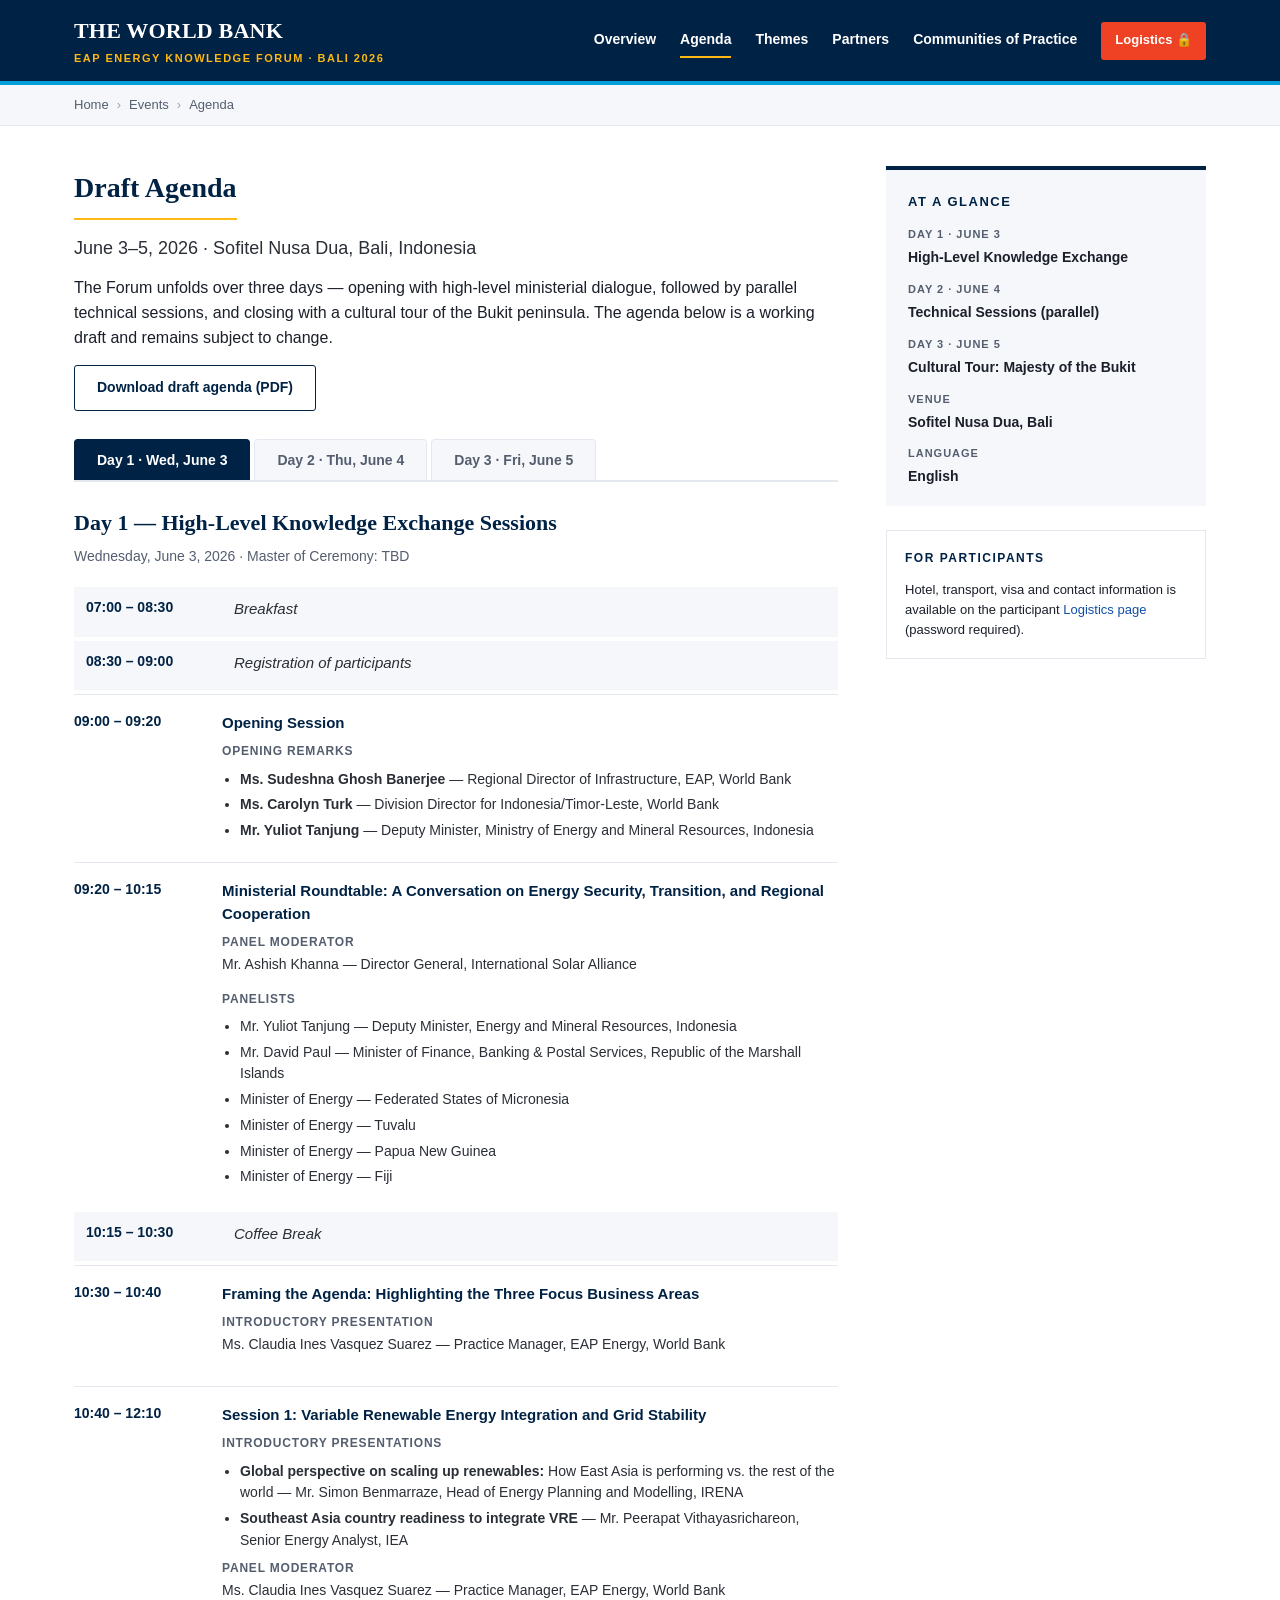
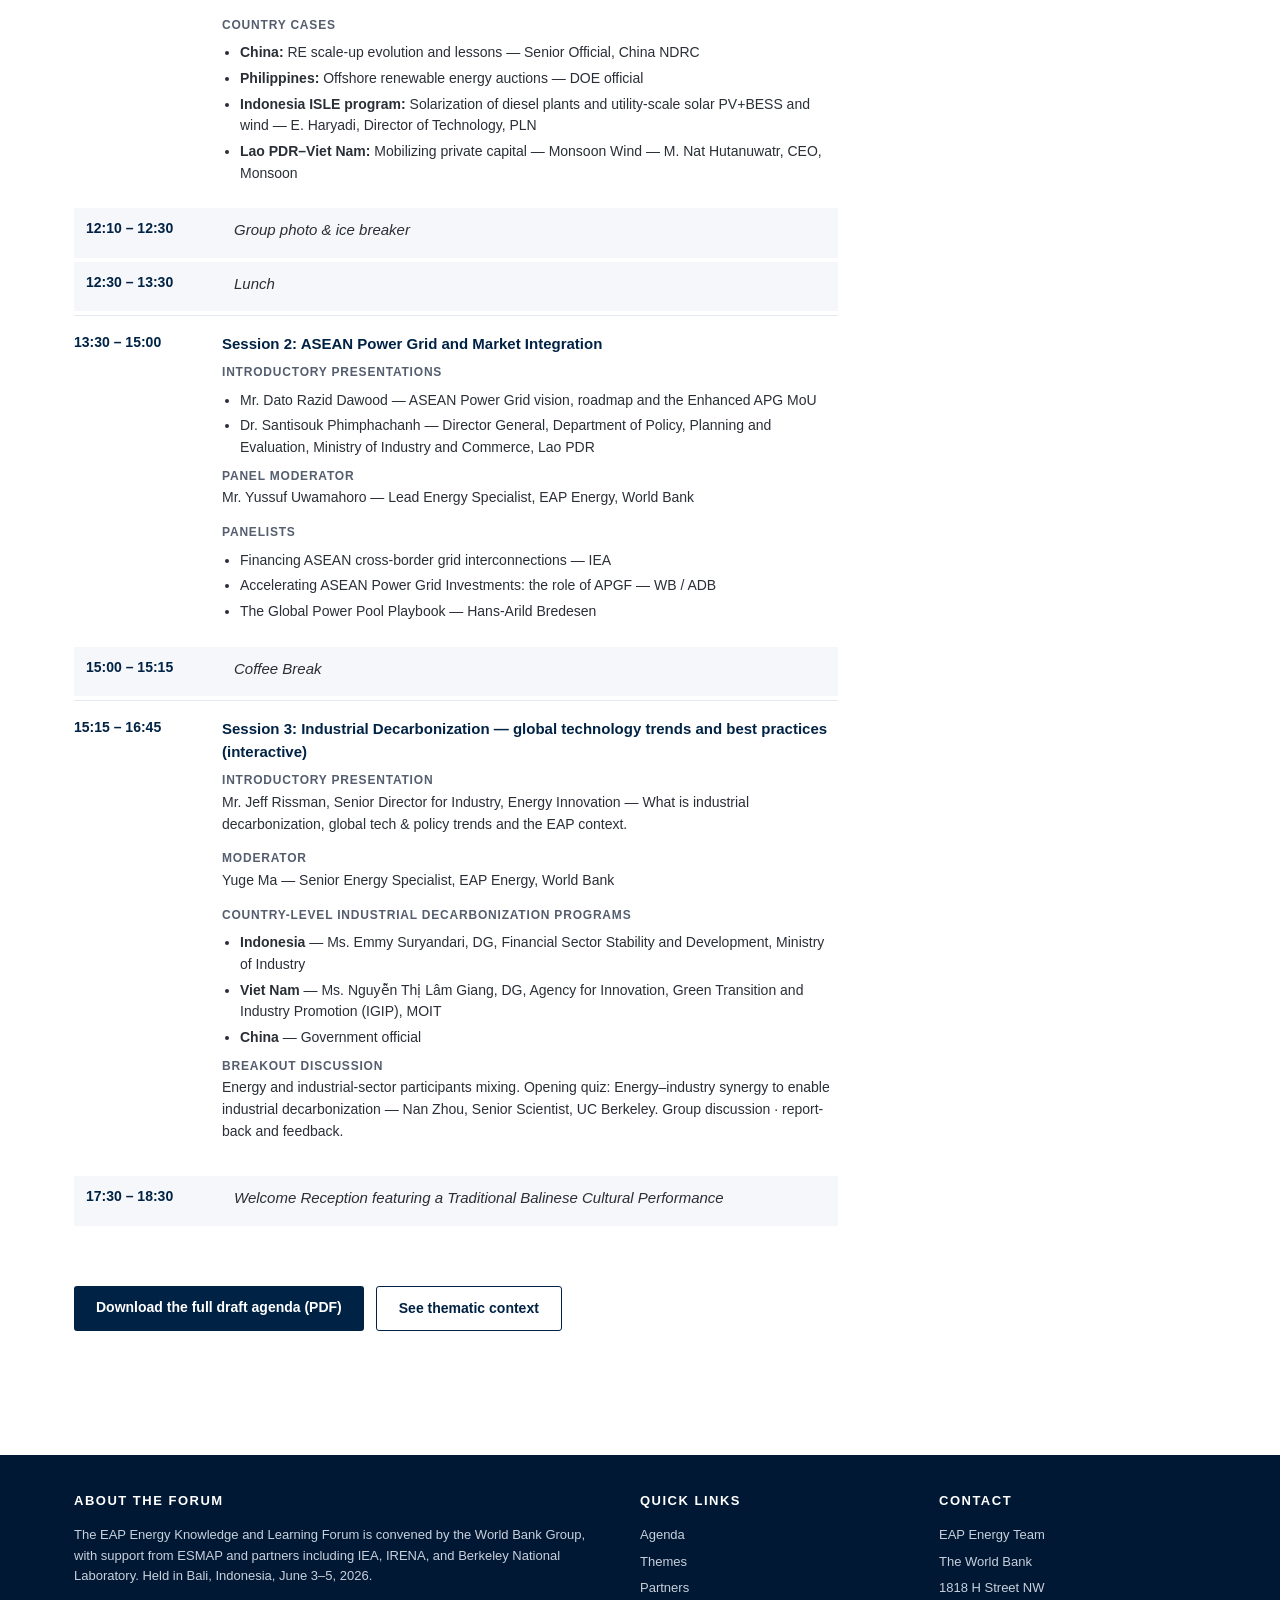
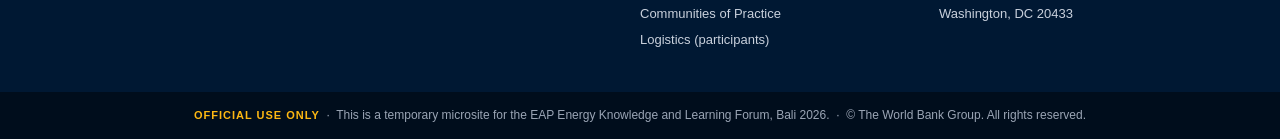
==== agenda.html @ 06d675b8 "Initial Bali Forum microsite scaffold" ====
<!doctype html>
<html lang="en">
<head>
  <meta charset="utf-8">
  <meta name="viewport" content="width=device-width,initial-scale=1">
  <title>Agenda | EAP Energy Knowledge and Learning Forum</title>
  <link rel="stylesheet" href="css/styles.css">
</head>
<body>

<div class="page">
  <main>
    <h2>Draft Agenda</h2>
    <p class="lead">June 3&ndash;5, 2026 &middot; Sofitel Nusa Dua, Bali, Indonesia</p>
    <p>
      The Forum unfolds over three days &mdash; opening with high-level ministerial dialogue, followed by parallel technical sessions, and closing with a cultural tour of the Bukit peninsula. The agenda below is a working draft and remains subject to change.
    </p>
    <p>
      <a class="btn btn-secondary" href="downloads/EAP-Energy-Forum-Agenda-Draft.pdf" target="_blank">Download draft agenda (PDF)</a>
    </p>

    <div class="day-tabs" role="tablist">
      <button class="day-tab active" data-day="d1" role="tab">Day 1 &middot; Wed, June 3</button>
      <button class="day-tab" data-day="d2" role="tab">Day 2 &middot; Thu, June 4</button>
      <button class="day-tab" data-day="d3" role="tab">Day 3 &middot; Fri, June 5</button>
    </div>

    <!-- ===== DAY 1 ===== -->
    <section class="day-panel active" id="d1">
      <h3 class="day-title">Day 1 &mdash; High-Level Knowledge Exchange Sessions</h3>
      <p class="day-subtitle">Wednesday, June 3, 2026 &middot; Master of Ceremony: TBD</p>

      <div class="session break">
        <div class="time">07:00 &ndash; 08:30</div>
        <div><div class="title">Breakfast</div></div>
      </div>
      <div class="session break">
        <div class="time">08:30 &ndash; 09:00</div>
        <div><div class="title">Registration of participants</div></div>
      </div>

      <div class="session">
        <div class="time">09:00 &ndash; 09:20</div>
        <div class="details">
          <div class="title">Opening Session</div>
          <div class="role">Opening Remarks</div>
          <ul>
            <li><strong>Ms. Sudeshna Ghosh Banerjee</strong> &mdash; Regional Director of Infrastructure, EAP, World Bank</li>
            <li><strong>Ms. Carolyn Turk</strong> &mdash; Division Director for Indonesia/Timor-Leste, World Bank</li>
            <li><strong>Mr. Yuliot Tanjung</strong> &mdash; Deputy Minister, Ministry of Energy and Mineral Resources, Indonesia</li>
          </ul>
        </div>
      </div>

      <div class="session">
        <div class="time">09:20 &ndash; 10:15</div>
        <div class="details">
          <div class="title">Ministerial Roundtable: A Conversation on Energy Security, Transition, and Regional Cooperation</div>
          <div class="role">Panel Moderator</div>
          <p>Mr. Ashish Khanna &mdash; Director General, International Solar Alliance</p>
          <div class="role">Panelists</div>
          <ul>
            <li>Mr. Yuliot Tanjung &mdash; Deputy Minister, Energy and Mineral Resources, Indonesia</li>
            <li>Mr. David Paul &mdash; Minister of Finance, Banking &amp; Postal Services, Republic of the Marshall Islands</li>
            <li>Minister of Energy &mdash; Federated States of Micronesia</li>
            <li>Minister of Energy &mdash; Tuvalu</li>
            <li>Minister of Energy &mdash; Papua New Guinea</li>
            <li>Minister of Energy &mdash; Fiji</li>
          </ul>
        </div>
      </div>

      <div class="session break">
        <div class="time">10:15 &ndash; 10:30</div>
        <div><div class="title">Coffee Break</div></div>
      </div>

      <div class="session">
        <div class="time">10:30 &ndash; 10:40</div>
        <div class="details">
          <div class="title">Framing the Agenda: Highlighting the Three Focus Business Areas</div>
          <div class="role">Introductory Presentation</div>
          <p>Ms. Claudia Ines Vasquez Suarez &mdash; Practice Manager, EAP Energy, World Bank</p>
        </div>
      </div>

      <div class="session">
        <div class="time">10:40 &ndash; 12:10</div>
        <div class="details">
          <div class="title">Session 1: Variable Renewable Energy Integration and Grid Stability</div>
          <div class="role">Introductory Presentations</div>
          <ul>
            <li><strong>Global perspective on scaling up renewables:</strong> How East Asia is performing vs. the rest of the world &mdash; Mr. Simon Benmarraze, Head of Energy Planning and Modelling, IRENA</li>
            <li><strong>Southeast Asia country readiness to integrate VRE</strong> &mdash; Mr. Peerapat Vithayasrichareon, Senior Energy Analyst, IEA</li>
          </ul>
          <div class="role">Panel Moderator</div>
          <p>Ms. Claudia Ines Vasquez Suarez &mdash; Practice Manager, EAP Energy, World Bank</p>
          <div class="role">Country cases</div>
          <ul>
            <li><strong>China:</strong> RE scale-up evolution and lessons &mdash; Senior Official, China NDRC</li>
            <li><strong>Philippines:</strong> Offshore renewable energy auctions &mdash; DOE official</li>
            <li><strong>Indonesia ISLE program:</strong> Solarization of diesel plants and utility-scale solar PV+BESS and wind &mdash; E. Haryadi, Director of Technology, PLN</li>
            <li><strong>Lao PDR&ndash;Viet Nam:</strong> Mobilizing private capital &mdash; Monsoon Wind &mdash; M. Nat Hutanuwatr, CEO, Monsoon</li>
          </ul>
        </div>
      </div>

      <div class="session break">
        <div class="time">12:10 &ndash; 12:30</div>
        <div><div class="title">Group photo &amp; ice breaker</div></div>
      </div>
      <div class="session break">
        <div class="time">12:30 &ndash; 13:30</div>
        <div><div class="title">Lunch</div></div>
      </div>

      <div class="session">
        <div class="time">13:30 &ndash; 15:00</div>
        <div class="details">
          <div class="title">Session 2: ASEAN Power Grid and Market Integration</div>
          <div class="role">Introductory Presentations</div>
          <ul>
            <li>Mr. Dato Razid Dawood &mdash; ASEAN Power Grid vision, roadmap and the Enhanced APG MoU</li>
            <li>Dr. Santisouk Phimphachanh &mdash; Director General, Department of Policy, Planning and Evaluation, Ministry of Industry and Commerce, Lao PDR</li>
          </ul>
          <div class="role">Panel Moderator</div>
          <p>Mr. Yussuf Uwamahoro &mdash; Lead Energy Specialist, EAP Energy, World Bank</p>
          <div class="role">Panelists</div>
          <ul>
            <li>Financing ASEAN cross-border grid interconnections &mdash; IEA</li>
            <li>Accelerating ASEAN Power Grid Investments: the role of APGF &mdash; WB / ADB</li>
            <li>The Global Power Pool Playbook &mdash; Hans-Arild Bredesen</li>
          </ul>
        </div>
      </div>

      <div class="session break">
        <div class="time">15:00 &ndash; 15:15</div>
        <div><div class="title">Coffee Break</div></div>
      </div>

      <div class="session">
        <div class="time">15:15 &ndash; 16:45</div>
        <div class="details">
          <div class="title">Session 3: Industrial Decarbonization &mdash; global technology trends and best practices (interactive)</div>
          <div class="role">Introductory Presentation</div>
          <p>Mr. Jeff Rissman, Senior Director for Industry, Energy Innovation &mdash; What is industrial decarbonization, global tech &amp; policy trends and the EAP context.</p>
          <div class="role">Moderator</div>
          <p>Yuge Ma &mdash; Senior Energy Specialist, EAP Energy, World Bank</p>
          <div class="role">Country-level industrial decarbonization programs</div>
          <ul>
            <li><strong>Indonesia</strong> &mdash; Ms. Emmy Suryandari, DG, Financial Sector Stability and Development, Ministry of Industry</li>
            <li><strong>Viet Nam</strong> &mdash; Ms. Nguy&#7877;n Th&#7883; L&acirc;m Giang, DG, Agency for Innovation, Green Transition and Industry Promotion (IGIP), MOIT</li>
            <li><strong>China</strong> &mdash; Government official</li>
          </ul>
          <div class="role">Breakout discussion</div>
          <p>Energy and industrial-sector participants mixing. Opening quiz: Energy&ndash;industry synergy to enable industrial decarbonization &mdash; Nan Zhou, Senior Scientist, UC Berkeley. Group discussion &middot; report-back and feedback.</p>
        </div>
      </div>

      <div class="session break">
        <div class="time">17:30 &ndash; 18:30</div>
        <div><div class="title">Welcome Reception featuring a Traditional Balinese Cultural Performance</div></div>
      </div>
    </section>

    <!-- ===== DAY 2 ===== -->
    <section class="day-panel" id="d2">
      <h3 class="day-title">Day 2 &mdash; Technical Knowledge-Sharing Interactive Sessions</h3>
      <p class="day-subtitle">Thursday, June 4, 2026 &middot; Parallel sessions</p>

      <div class="session break">
        <div class="time">08:30 &ndash; 09:00</div>
        <div><div class="title">Welcome Coffee</div></div>
      </div>

      <div class="session">
        <div class="time">09:00 &ndash; 10:30</div>
        <div class="details">
          <div class="title">Session A1: Utility Digitalization and Grid Reinforcement for VRE Uptake</div>
          <p><em>"The VRE-Ready Utility of the Future"</em></p>
          <div class="role">Panel Moderator</div>
          <p>Jose Andres Detomasi &mdash; Senior Energy Specialist, World Bank</p>
          <ul>
            <li><strong>KEPCO (Korea):</strong> Setting the benchmark for grid digitalization in Asia &mdash; Youngsung Park, GM, Global Business Department</li>
            <li><strong>NSMO (Viet Nam):</strong> Transmission system digitalization for high VRE uptake</li>
            <li><strong>Tata Power Delhi:</strong> Digitalization for distribution utility turnaround, loss reduction, RE scale-up &mdash; Tarun Batra, Head of D&amp;IT</li>
            <li><strong>PLN Indonesia:</strong> Building a smart, solar-ready grid &mdash; ADMS &amp; DER strategy &mdash; Arsyadany Ghana Akmalaputri, Director of Distribution</li>
          </ul>
        </div>
      </div>

      <div class="session">
        <div class="time">09:00 &ndash; 10:30</div>
        <div class="details">
          <div class="title">Session B1: ASEAN Power Grid and Market Integration (parallel)</div>
          <div class="role">Panel Moderator</div>
          <p>Shani Nadhila &mdash; Manager, PIN, ACE</p>
          <ul>
            <li><strong>APG Subsea Cable:</strong> Project development and financing &mdash; Andrea Meola, Global Markets &amp; Business Development Director, CESI</li>
            <li><strong>Korea Power Exchange:</strong> Operational experience &mdash; Byoungyoon Shin, Senior Manager, System Operation Division, KPX</li>
          </ul>
        </div>
      </div>

      <div class="session break">
        <div class="time">10:30 &ndash; 10:45</div>
        <div><div class="title">Coffee Break</div></div>
      </div>

      <div class="session">
        <div class="time">10:45 &ndash; 12:30</div>
        <div class="details">
          <div class="title">Session A2: Innovative Financing Solutions from MDBs and Climate Financing</div>
          <div class="role">Panel Moderator</div>
          <p>Zayra Romo</p>
          <ul>
            <li><strong>Financial innovation for development</strong> &mdash; major innovative treasury instruments &mdash; World Bank Treasury</li>
            <li><strong>Innovative financing platforms</strong> for low-carbon investments &mdash; IFC and MIGA</li>
            <li><strong>Climate finance opportunities</strong> &mdash; CIF, GEF</li>
            <li><strong>PLN&rsquo;s innovative financing</strong> &mdash; Bu Maya Rani Puspita, Head of Finance, PLN</li>
          </ul>
        </div>
      </div>

      <div class="session">
        <div class="time">10:45 &ndash; 12:30</div>
        <div class="details">
          <div class="title">Session B2: Financing Mechanisms for Low-Carbon Investment and Industrial Decarbonization (parallel)</div>
          <div class="role">Panel Moderator</div>
          <p>Xiaodong Wang &mdash; EAP, World Bank</p>
          <div class="role">Lead presentation</div>
          <p>Financial intermediaries&rsquo; role in nationwide industrial park decarbonization &mdash; Mr Hao Chang, DDG, Department of Corporate Finance, Huaxia Bank &amp; Ms Ling Peng, Co-Director, Green Finance Center, Huaxia Bank</p>
          <div class="role">Country funds &mdash; clients introduce projects, react to the China experience</div>
          <ul>
            <li>Indonesia &mdash; ICDF (Bank Mandiri / MoI)</li>
            <li>Viet Nam &mdash; VNEEF (Mr Dung, DDG IGIP, MOIT)</li>
            <li>Philippines &mdash; EITF (Mr Micheal O de Jesus, CEO, DBP)</li>
          </ul>
          <div class="role">Breakout</div>
          <p>Scalable financing models. Quiz: ESCO and platform financing &mdash; Bo Shen, Senior Scientist, UC Berkeley.</p>
        </div>
      </div>

      <div class="session break">
        <div class="time">12:30 &ndash; 13:30</div>
        <div><div class="title">Lunch</div></div>
      </div>

      <div class="session">
        <div class="time">13:30 &ndash; 15:00</div>
        <div class="details">
          <div class="title">Session 4: Last-Mile Grid and Off-Grid Electrification for Pacific Islands</div>
          <div class="role">Panel Moderator</div>
          <p>Mariano Salto</p>
          <div class="role">Lead Presentation</div>
          <p>Reaching the Unserved: Strategies for Last-Mile Electrification using Cost-Effective Technology Solutions &mdash; World Bank case studies from SIDS &mdash; Zubair Sadeque, Global Energy Policy and Regulations Unit</p>
          <div class="role">Panelists</div>
          <ul>
            <li>Electrification project status in RMI &mdash; Government official</li>
            <li>Successful electrification of Indonesian outer islands &mdash; Arsyadany Ghana Akmalaputri, Director of Distribution, PLN</li>
            <li>Philippines &mdash; island electrification</li>
            <li>Fiji electrification (or FSM Electrification project)</li>
          </ul>
        </div>
      </div>

      <div class="session break">
        <div class="time">15:00 &ndash; 15:15</div>
        <div><div class="title">Coffee Break</div></div>
      </div>

      <div class="session">
        <div class="time">15:15 &ndash; 16:30</div>
        <div class="details">
          <div class="title">Launch of the Communities of Practice (CoP)</div>
          <div class="role">Introductory Keynote</div>
          <p>V&eacute;ronique Kabongo &mdash; Head, Knowledge Engagement &amp; Learning Global Unit, World Bank</p>
          <ul>
            <li>Identify priority themes: ASEAN Power Grid, Renewable Energy, Industrial Decarbonization</li>
            <li>Identify champions to support the CoP</li>
            <li>CoP start-up survey &middot; CoP group photo</li>
          </ul>
        </div>
      </div>
    </section>

    <!-- ===== DAY 3 ===== -->
    <section class="day-panel" id="d3">
      <h3 class="day-title">Day 3 &mdash; "Majesty of the Bukit" Cultural Tour</h3>
      <p class="day-subtitle">Friday, June 5, 2026 &middot; Optional cultural program</p>

      <div class="session">
        <div class="time">07:30</div>
        <div class="details">
          <div class="title">Departure from Sofitel Nusa Dua</div>
          <div class="details">An early start to beat the heat and Uluwatu crowds.</div>
        </div>
      </div>
      <div class="session">
        <div class="time">08:00 &ndash; 09:15</div>
        <div class="details">
          <div class="title">Uluwatu Temple</div>
          <p>Explore the clifftop temple. Best time for photography as morning light hits the Indian Ocean cliffs. Observe the architecture and resident macaques. <a href="https://uluwatutemple.id/" target="_blank">uluwatutemple.id</a></p>
        </div>
      </div>
      <div class="session">
        <div class="time">09:15 &ndash; 09:45</div>
        <div class="details">
          <div class="title">Transit to GWK Cultural Park</div>
          <p>Approximately 20&ndash;30 minutes by coach.</p>
        </div>
      </div>
      <div class="session">
        <div class="time">09:45 &ndash; 11:15</div>
        <div class="details">
          <div class="title">GWK Cultural Park</div>
          <p>Focused tour of the Garuda Wisnu Kencana statue &mdash; the world&rsquo;s fourth tallest. Recommended &ldquo;VIP Buggy Tour&rdquo; between the Plaza Wisnu, the Lotus Pond, and the statue base. <a href="https://www.gwkbali.com/" target="_blank">gwkbali.com</a></p>
        </div>
      </div>
      <div class="session">
        <div class="time">11:15 &ndash; 11:45</div>
        <div class="details">
          <div class="title">Cultural Minute</div>
          <p>15-minute traditional Balinese dance at the GWK Amphitheater, or a visit to the internal gallery.</p>
        </div>
      </div>
      <div class="session">
        <div class="time">11:45 &ndash; 12:00</div>
        <div class="details">
          <div class="title">Return to Sofitel Nusa Dua</div>
          <p>Direct transit back in time for lunch.</p>
        </div>
      </div>
    </section>

    <div class="btn-row" style="margin-top:32px">
      <a class="btn" href="downloads/EAP-Energy-Forum-Agenda-Draft.pdf" target="_blank">Download the full draft agenda (PDF)</a>
      <a class="btn btn-secondary" href="themes.html">See thematic context</a>
    </div>
  </main>

  <aside class="sidebar">
    <div class="event-panel">
      <h3>At a glance</h3>
      <dl>
        <dt>Day 1 &middot; June 3</dt><dd>High-Level Knowledge Exchange</dd>
        <dt>Day 2 &middot; June 4</dt><dd>Technical Sessions (parallel)</dd>
        <dt>Day 3 &middot; June 5</dt><dd>Cultural Tour: Majesty of the Bukit</dd>
        <dt>Venue</dt><dd>Sofitel Nusa Dua, Bali</dd>
        <dt>Language</dt><dd>English</dd>
      </dl>
    </div>
    <div class="partners-panel">
      <h3>For participants</h3>
      <p style="font-size:13px; margin:0;">Hotel, transport, visa and contact information is available on the participant <a href="logistics.html">Logistics page</a> (password required).</p>
    </div>
  </aside>
</div>

<script src="js/partials.js"></script>
<script>
  // Tab switching
  document.querySelectorAll('.day-tab').forEach(tab => {
    tab.addEventListener('click', () => {
      const day = tab.dataset.day;
      document.querySelectorAll('.day-tab').forEach(t => t.classList.remove('active'));
      document.querySelectorAll('.day-panel').forEach(p => p.classList.remove('active'));
      tab.classList.add('active');
      document.getElementById(day).classList.add('active');
    });
  });
</script>
</body>
</html>
---- css/styles.css ----
/* EAP Energy Knowledge Forum - WBG Infrastructure style
   Modeled on the Tokyo DRM Hub event page (worldbank.org/en/events)
   Palette: WB navy #002244 / red accent #FDB813 (gold) / red #EF4123
   Typography: system stack with serif headings (Open Sans / Source Serif feel) */

:root {
  --wb-navy: #002244;
  --wb-navy-dark: #001833;
  --wb-blue: #009FDA;
  --wb-red: #EF4123;
  --wb-gold: #FDB813;
  --wb-grey-100: #F5F7FA;
  --wb-grey-200: #E4E9F0;
  --wb-grey-400: #9AA5B5;
  --wb-grey-600: #545E6F;
  --wb-grey-800: #2A2E36;
  --wb-text: #1A1F2A;
  --wb-link: #0F4FA8;
  --content-max: 1180px;
  --sidebar-width: 320px;
}

* { box-sizing: border-box; }

html, body {
  margin: 0;
  padding: 0;
  font-family: "Open Sans", "Segoe UI", -apple-system, BlinkMacSystemFont, Helvetica, Arial, sans-serif;
  font-size: 16px;
  line-height: 1.55;
  color: var(--wb-text);
  background: #fff;
}

a { color: var(--wb-link); text-decoration: none; }
a:hover { text-decoration: underline; }

img { max-width: 100%; height: auto; display: block; }

/* ========== HEADER / NAV ========== */
.wb-header {
  background: var(--wb-navy);
  color: #fff;
  border-bottom: 4px solid var(--wb-blue);
}

.wb-header-inner {
  max-width: var(--content-max);
  margin: 0 auto;
  padding: 14px 24px;
  display: flex;
  align-items: center;
  justify-content: space-between;
  flex-wrap: wrap;
  gap: 16px;
}

.wb-logo {
  font-family: Georgia, "Times New Roman", serif;
  font-weight: 700;
  font-size: 22px;
  color: #fff;
  letter-spacing: 0.2px;
}
.wb-logo .wb-logo-sub {
  font-family: "Open Sans", sans-serif;
  font-size: 11px;
  font-weight: 600;
  letter-spacing: 1.5px;
  text-transform: uppercase;
  display: block;
  color: var(--wb-gold);
  margin-top: 2px;
}

.wb-nav {
  display: flex;
  gap: 24px;
  align-items: center;
}
.wb-nav a {
  color: #fff;
  font-size: 14px;
  font-weight: 600;
  padding: 6px 0;
  border-bottom: 2px solid transparent;
  transition: border-color 0.15s;
}
.wb-nav a:hover { text-decoration: none; border-bottom-color: var(--wb-gold); }
.wb-nav a.active { border-bottom-color: var(--wb-gold); }

.wb-nav .gated {
  background: var(--wb-red);
  padding: 8px 14px;
  border-radius: 3px;
  font-size: 13px;
}
.wb-nav .gated:hover { background: #c93418; border-bottom-color: transparent; }

/* ========== BREADCRUMB ========== */
.breadcrumb {
  background: var(--wb-grey-100);
  border-bottom: 1px solid var(--wb-grey-200);
  font-size: 13px;
  color: var(--wb-grey-600);
}
.breadcrumb-inner {
  max-width: var(--content-max);
  margin: 0 auto;
  padding: 10px 24px;
}
.breadcrumb a { color: var(--wb-grey-600); }
.breadcrumb .sep { margin: 0 8px; color: var(--wb-grey-400); }

/* ========== HERO ========== */
.hero {
  background:
    linear-gradient(120deg, rgba(0,34,68,0.88) 0%, rgba(0,34,68,0.55) 60%, rgba(0,159,218,0.35) 100%),
    url('../images/bali-hero.jpg') center/cover no-repeat,
    linear-gradient(120deg, #002244 0%, #0a4a8a 100%);
  color: #fff;
}
.hero-inner {
  max-width: var(--content-max);
  margin: 0 auto;
  padding: 72px 24px 60px;
}
.hero .eyebrow {
  font-size: 12px;
  font-weight: 700;
  letter-spacing: 2px;
  text-transform: uppercase;
  color: var(--wb-gold);
  margin-bottom: 14px;
}
.hero h1 {
  font-family: Georgia, "Source Serif Pro", serif;
  font-size: 40px;
  line-height: 1.15;
  margin: 0 0 16px;
  font-weight: 700;
  max-width: 900px;
}
.hero .subtitle {
  font-size: 19px;
  max-width: 780px;
  margin: 0 0 28px;
  opacity: 0.92;
}
.hero-meta {
  display: flex;
  gap: 32px;
  flex-wrap: wrap;
  font-size: 14px;
  padding-top: 22px;
  border-top: 1px solid rgba(255,255,255,0.22);
}
.hero-meta .label {
  display: block;
  font-size: 11px;
  font-weight: 700;
  letter-spacing: 1.5px;
  text-transform: uppercase;
  color: var(--wb-gold);
  margin-bottom: 4px;
}
.hero-meta strong { font-size: 16px; font-weight: 600; }

/* ========== LAYOUT ========== */
.page {
  max-width: var(--content-max);
  margin: 0 auto;
  padding: 40px 24px 64px;
  display: grid;
  grid-template-columns: 1fr var(--sidebar-width);
  gap: 48px;
}
.page.single { grid-template-columns: 1fr; }

main h2 {
  font-family: Georgia, serif;
  font-size: 28px;
  color: var(--wb-navy);
  margin: 32px 0 14px;
  padding-bottom: 8px;
  border-bottom: 2px solid var(--wb-gold);
  display: inline-block;
}
main h2:first-child { margin-top: 0; }
main h3 {
  font-size: 18px;
  color: var(--wb-navy);
  margin: 24px 0 10px;
}
main p { margin: 0 0 14px; }
main ul { padding-left: 22px; }
main li { margin-bottom: 6px; }

.lead {
  font-size: 18px;
  line-height: 1.6;
  color: var(--wb-grey-800);
}

/* ========== SIDEBAR PANEL ========== */
.sidebar {
  font-size: 14px;
}
.event-panel {
  background: var(--wb-grey-100);
  border-top: 4px solid var(--wb-navy);
  padding: 22px 22px 18px;
  margin-bottom: 24px;
}
.event-panel h3 {
  margin: 0 0 14px;
  font-size: 13px;
  letter-spacing: 1.5px;
  text-transform: uppercase;
  color: var(--wb-navy);
}
.event-panel dl { margin: 0; }
.event-panel dt {
  font-size: 11px;
  font-weight: 700;
  letter-spacing: 1px;
  text-transform: uppercase;
  color: var(--wb-grey-600);
  margin-top: 12px;
}
.event-panel dt:first-child { margin-top: 0; }
.event-panel dd {
  margin: 4px 0 0;
  color: var(--wb-text);
  font-weight: 600;
}

.partners-panel { background: #fff; border: 1px solid var(--wb-grey-200); padding: 18px; }
.partners-panel h3 {
  margin: 0 0 12px;
  font-size: 12px;
  letter-spacing: 1.5px;
  text-transform: uppercase;
  color: var(--wb-navy);
}
.partners-panel ul { list-style: none; padding: 0; margin: 0; font-size: 13px; }
.partners-panel li { padding: 6px 0; border-bottom: 1px dotted var(--wb-grey-200); color: var(--wb-grey-800); }
.partners-panel li:last-child { border-bottom: none; }

/* ========== THEMES GRID ========== */
.themes-grid {
  display: grid;
  grid-template-columns: repeat(auto-fit, minmax(280px, 1fr));
  gap: 18px;
  margin: 24px 0;
}
.theme-card {
  background: #fff;
  border: 1px solid var(--wb-grey-200);
  border-left: 4px solid var(--wb-blue);
  padding: 18px 20px;
}
.theme-card:nth-child(6n+1) { border-left-color: var(--wb-blue); }
.theme-card:nth-child(6n+2) { border-left-color: var(--wb-navy); }
.theme-card:nth-child(6n+3) { border-left-color: var(--wb-red); }
.theme-card:nth-child(6n+4) { border-left-color: var(--wb-gold); }
.theme-card:nth-child(6n+5) { border-left-color: #4A8B2C; }
.theme-card:nth-child(6n+6) { border-left-color: #6F2C8F; }
.theme-card h3 { margin: 0 0 8px; font-size: 17px; }
.theme-card p { font-size: 14px; color: var(--wb-grey-800); margin: 0; }

/* ========== AGENDA ========== */
.day-tabs {
  display: flex;
  gap: 4px;
  border-bottom: 2px solid var(--wb-grey-200);
  margin: 28px 0 0;
}
.day-tab {
  background: var(--wb-grey-100);
  border: 1px solid var(--wb-grey-200);
  border-bottom: none;
  padding: 12px 22px;
  cursor: pointer;
  font-weight: 600;
  font-size: 14px;
  color: var(--wb-grey-600);
  border-radius: 4px 4px 0 0;
  font-family: inherit;
}
.day-tab.active {
  background: var(--wb-navy);
  color: #fff;
  border-color: var(--wb-navy);
}
.day-panel { display: none; padding: 24px 0; }
.day-panel.active { display: block; }
.day-panel h3.day-title {
  color: var(--wb-navy);
  font-family: Georgia, serif;
  font-size: 22px;
  margin: 0 0 6px;
}
.day-panel .day-subtitle {
  font-size: 14px;
  color: var(--wb-grey-600);
  margin-bottom: 20px;
}

.session {
  display: grid;
  grid-template-columns: 130px 1fr;
  gap: 18px;
  padding: 16px 0;
  border-top: 1px solid var(--wb-grey-200);
}
.session:first-of-type { border-top: none; }
.session .time {
  font-weight: 700;
  color: var(--wb-navy);
  font-size: 14px;
  font-variant-numeric: tabular-nums;
}
.session .title {
  font-weight: 700;
  color: var(--wb-navy);
  font-size: 15px;
  margin-bottom: 6px;
}
.session .details {
  font-size: 14px;
  color: var(--wb-grey-800);
}
.session .details ul { margin: 8px 0 0; padding-left: 18px; }
.session .details li { margin-bottom: 4px; }
.session .role {
  font-size: 12px;
  font-weight: 700;
  text-transform: uppercase;
  letter-spacing: 0.8px;
  color: var(--wb-grey-600);
  margin: 8px 0 2px;
}
.session.break {
  background: var(--wb-grey-100);
  padding: 10px 12px;
  margin: 4px 0;
  border-top: none;
}
.session.break .title { font-weight: 500; color: var(--wb-grey-800); font-style: italic; }

/* ========== KEY MESSAGES / CALLOUTS ========== */
.callout {
  background: linear-gradient(135deg, #f8faff 0%, #eef4fb 100%);
  border-left: 4px solid var(--wb-blue);
  padding: 18px 22px;
  margin: 20px 0;
  font-size: 15px;
}
.callout strong { color: var(--wb-navy); }

/* ========== BUTTONS / CTA ========== */
.btn {
  display: inline-block;
  padding: 11px 22px;
  background: var(--wb-navy);
  color: #fff !important;
  font-weight: 600;
  font-size: 14px;
  border-radius: 3px;
  text-decoration: none;
  border: none;
  cursor: pointer;
  font-family: inherit;
}
.btn:hover { background: var(--wb-navy-dark); text-decoration: none; }
.btn.btn-secondary { background: #fff; color: var(--wb-navy) !important; border: 1px solid var(--wb-navy); }
.btn.btn-secondary:hover { background: var(--wb-grey-100); }
.btn.btn-accent { background: var(--wb-red); }
.btn.btn-accent:hover { background: #c93418; }

.btn-row { display: flex; gap: 12px; flex-wrap: wrap; margin-top: 18px; }

/* ========== GATED LOGIN ========== */
.gate {
  max-width: 460px;
  margin: 80px auto;
  padding: 40px 32px;
  background: #fff;
  border-top: 4px solid var(--wb-red);
  box-shadow: 0 4px 20px rgba(0,0,0,0.06);
  text-align: center;
}
.gate h2 {
  font-family: Georgia, serif;
  color: var(--wb-navy);
  margin: 0 0 8px;
  font-size: 24px;
}
.gate p { color: var(--wb-grey-600); font-size: 14px; margin: 0 0 24px; }
.gate input[type=password] {
  width: 100%;
  padding: 11px 14px;
  border: 1px solid var(--wb-grey-200);
  border-radius: 3px;
  font-size: 15px;
  font-family: inherit;
  margin-bottom: 14px;
}
.gate input[type=password]:focus { outline: none; border-color: var(--wb-blue); }
.gate .err {
  color: var(--wb-red);
  font-size: 13px;
  min-height: 18px;
  margin-top: 8px;
}
.gate-note {
  font-size: 12px;
  color: var(--wb-grey-400);
  margin-top: 18px;
  text-align: center;
}

/* ========== DOWNLOADS LIST ========== */
.downloads-list { list-style: none; padding: 0; margin: 16px 0; }
.downloads-list li {
  border: 1px solid var(--wb-grey-200);
  padding: 14px 18px;
  margin-bottom: 10px;
  display: flex;
  justify-content: space-between;
  align-items: center;
  background: #fff;
}
.downloads-list li strong { color: var(--wb-navy); display: block; }
.downloads-list li small { color: var(--wb-grey-600); font-size: 12px; }

/* ========== INFO TABLE ========== */
.info-table {
  width: 100%;
  border-collapse: collapse;
  margin: 18px 0;
  font-size: 14px;
}
.info-table th, .info-table td {
  text-align: left;
  padding: 10px 14px;
  border-bottom: 1px solid var(--wb-grey-200);
  vertical-align: top;
}
.info-table th {
  background: var(--wb-grey-100);
  color: var(--wb-navy);
  font-weight: 700;
  font-size: 12px;
  letter-spacing: 0.8px;
  text-transform: uppercase;
  width: 28%;
}

/* ========== FOOTER ========== */
.wb-footer {
  background: var(--wb-navy-dark);
  color: #c8d0dc;
  font-size: 13px;
  margin-top: 60px;
}
.wb-footer-inner {
  max-width: var(--content-max);
  margin: 0 auto;
  padding: 36px 24px;
  display: grid;
  grid-template-columns: 2fr 1fr 1fr;
  gap: 32px;
}
.wb-footer h4 {
  color: #fff;
  font-size: 13px;
  letter-spacing: 1.5px;
  text-transform: uppercase;
  margin: 0 0 14px;
}
.wb-footer a { color: #c8d0dc; }
.wb-footer ul { list-style: none; padding: 0; margin: 0; }
.wb-footer li { margin-bottom: 6px; }
.wb-footer-bottom {
  background: #000d1c;
  padding: 14px 24px;
  font-size: 12px;
  text-align: center;
  color: var(--wb-grey-400);
}
.wb-footer-bottom .official {
  color: var(--wb-gold);
  font-weight: 600;
  letter-spacing: 1px;
  font-size: 11px;
}

/* ========== RESPONSIVE ========== */
@media (max-width: 880px) {
  .page { grid-template-columns: 1fr; gap: 32px; }
  .hero h1 { font-size: 30px; }
  .hero .subtitle { font-size: 17px; }
  .wb-header-inner { flex-direction: column; align-items: flex-start; }
  .wb-nav { width: 100%; flex-wrap: wrap; gap: 14px; }
  .session { grid-template-columns: 1fr; }
  .session .time { font-size: 13px; }
  .wb-footer-inner { grid-template-columns: 1fr; }
  .day-tabs { overflow-x: auto; }
}
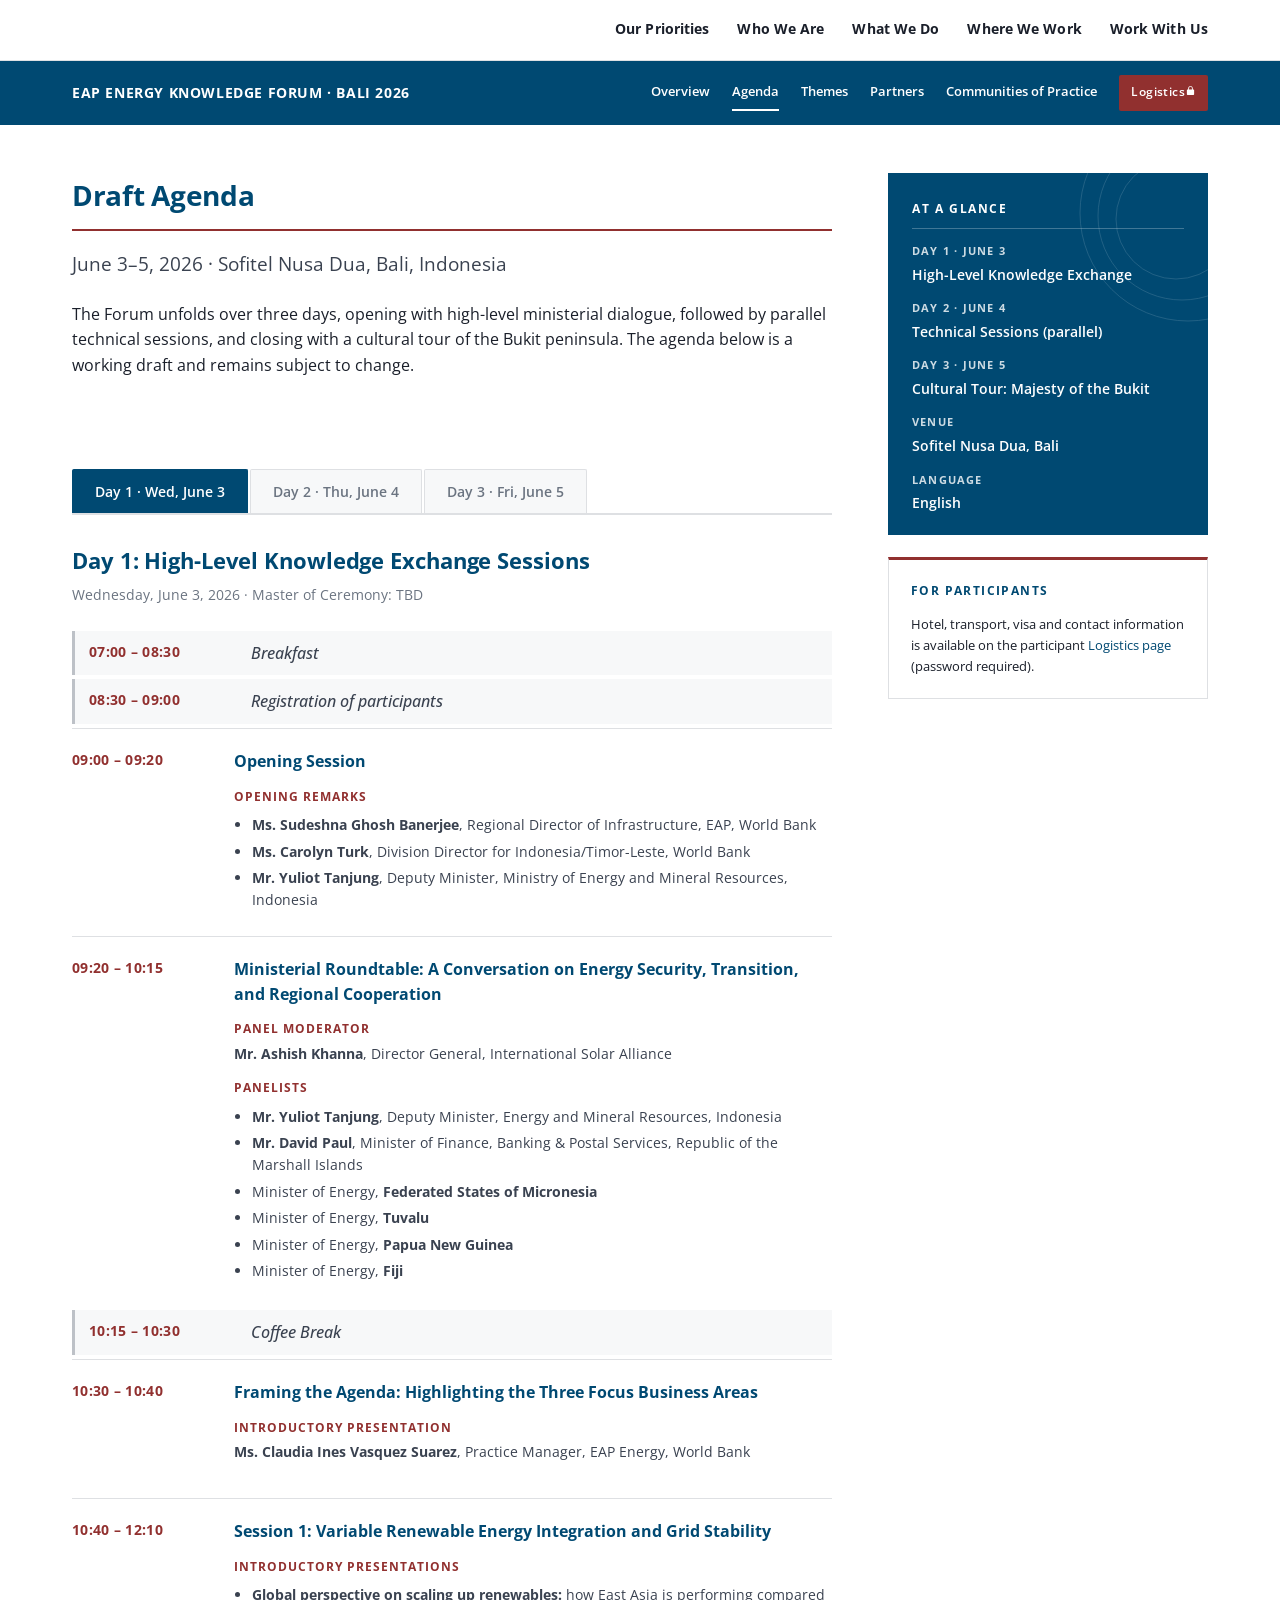
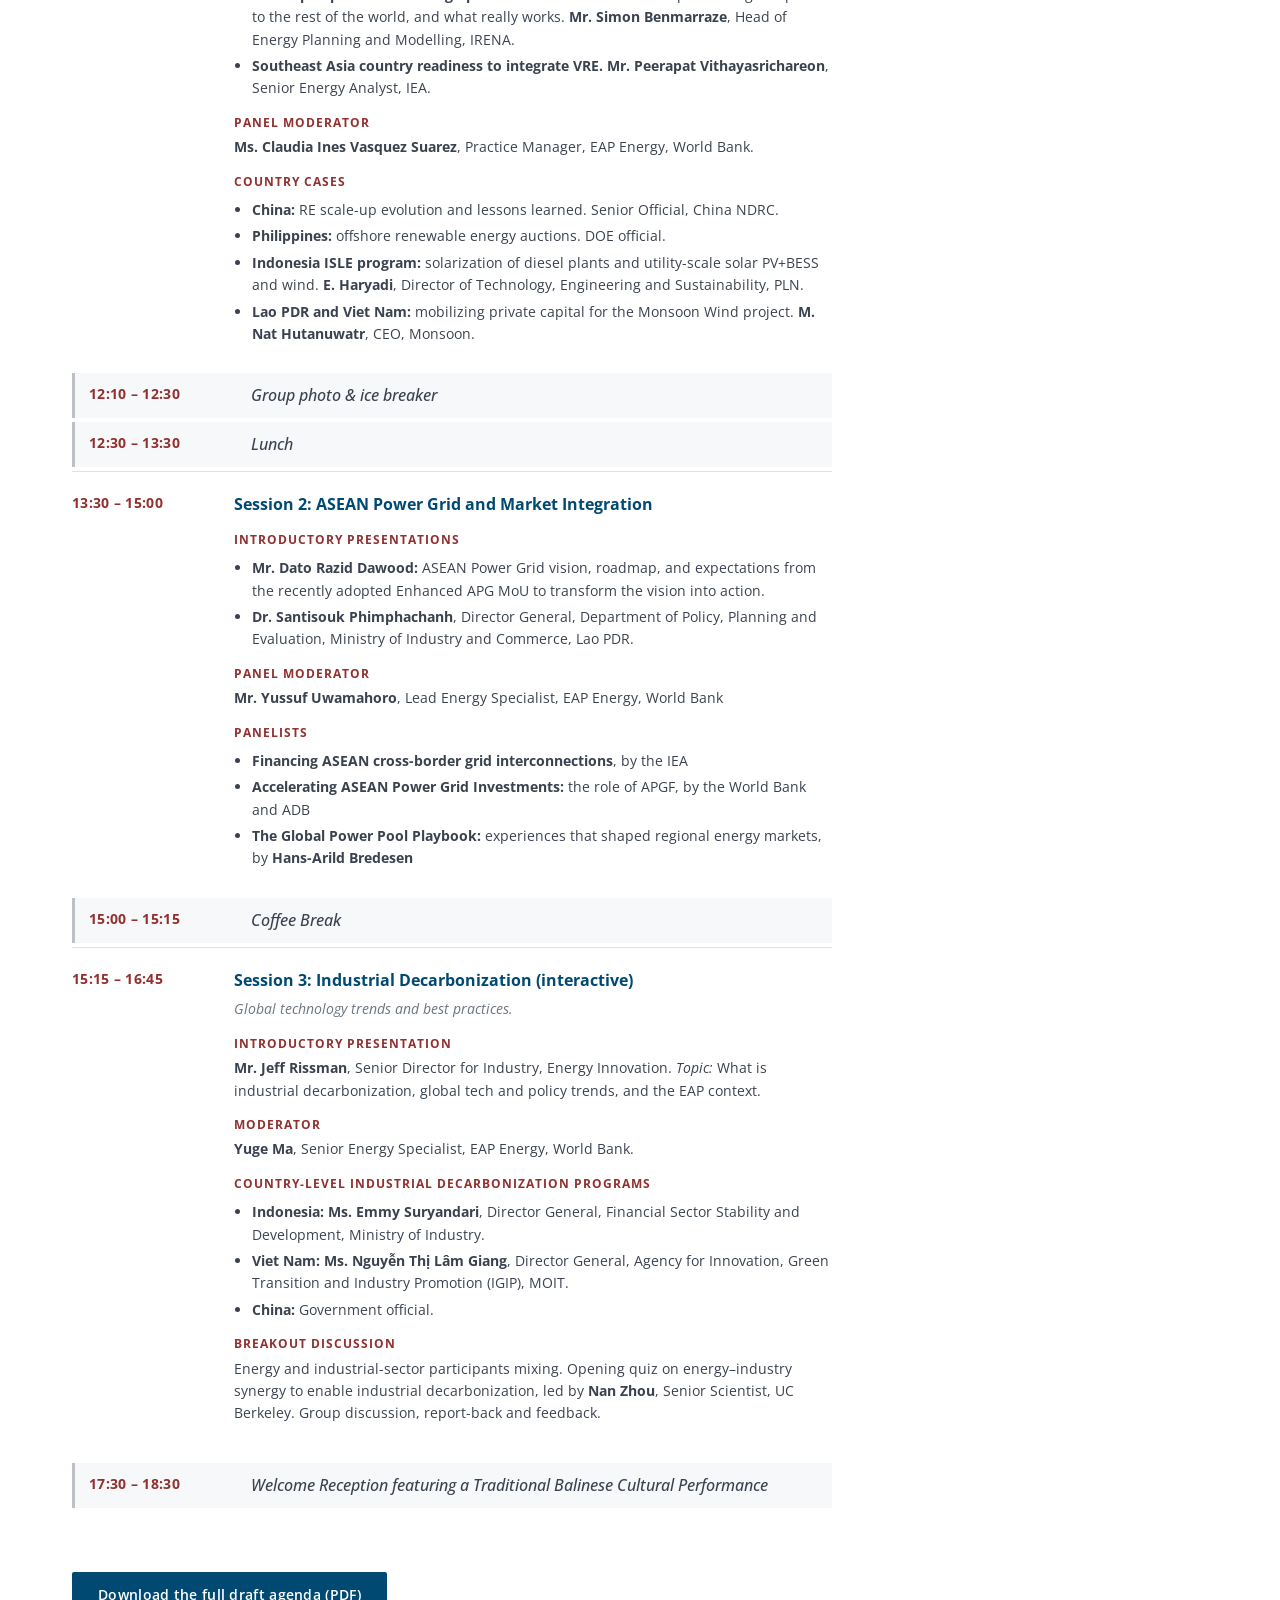
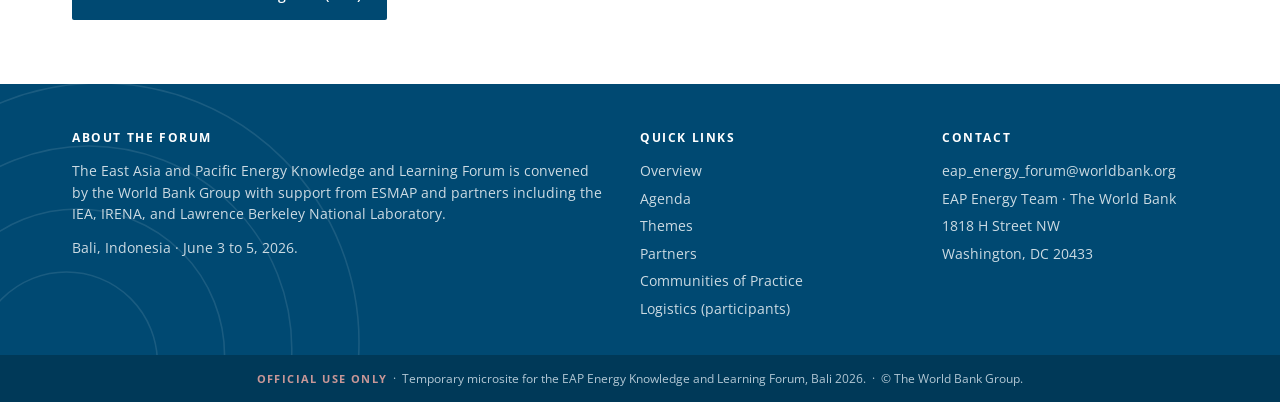
==== commit b7905908: "Bold all speaker names and remove em-dashes site-wide - Replace every em-dash with comma, colon, or " ====
--- a/agenda.html
+++ b/agenda.html
@@ -1,375 +1,377 @@
 <!doctype html>
 <html lang="en">
 <head>
-  <meta charset="utf-8">
-  <meta name="viewport" content="width=device-width,initial-scale=1">
-  <title>Agenda | EAP Energy Knowledge and Learning Forum</title>
-  <link rel="stylesheet" href="css/styles.css">
+ <meta charset="utf-8">
+ <meta name="viewport" content="width=device-width,initial-scale=1">
+ <title>Agenda | EAP Energy Knowledge and Learning Forum</title>
+ <link rel="stylesheet" href="css/styles.css">
 </head>
 <body>
 
 <div class="page">
-  <main>
-    <h2>Draft Agenda</h2>
-    <p class="lead">June 3&ndash;5, 2026 &middot; Sofitel Nusa Dua, Bali, Indonesia</p>
-    <p>
-      The Forum unfolds over three days &mdash; opening with high-level ministerial dialogue, followed by parallel technical sessions, and closing with a cultural tour of the Bukit peninsula. The agenda below is a working draft and remains subject to change.
-    </p>
-    <p>
-      <a class="btn btn-secondary" href="downloads/EAP-Energy-Forum-Agenda-Draft.pdf" target="_blank">Download draft agenda (PDF)</a>
-    </p>
-
-    <div class="day-tabs" role="tablist">
-      <button class="day-tab active" data-day="d1" role="tab">Day 1 &middot; Wed, June 3</button>
-      <button class="day-tab" data-day="d2" role="tab">Day 2 &middot; Thu, June 4</button>
-      <button class="day-tab" data-day="d3" role="tab">Day 3 &middot; Fri, June 5</button>
-    </div>
-
-    <!-- ===== DAY 1 ===== -->
-    <section class="day-panel active" id="d1">
-      <h3 class="day-title">Day 1 &mdash; High-Level Knowledge Exchange Sessions</h3>
-      <p class="day-subtitle">Wednesday, June 3, 2026 &middot; Master of Ceremony: TBD</p>
-
-      <div class="session break">
-        <div class="time">07:00 &ndash; 08:30</div>
-        <div><div class="title">Breakfast</div></div>
-      </div>
-      <div class="session break">
-        <div class="time">08:30 &ndash; 09:00</div>
-        <div><div class="title">Registration of participants</div></div>
-      </div>
-
-      <div class="session">
-        <div class="time">09:00 &ndash; 09:20</div>
-        <div class="details">
-          <div class="title">Opening Session</div>
-          <div class="role">Opening Remarks</div>
-          <ul>
-            <li><strong>Ms. Sudeshna Ghosh Banerjee</strong> &mdash; Regional Director of Infrastructure, EAP, World Bank</li>
-            <li><strong>Ms. Carolyn Turk</strong> &mdash; Division Director for Indonesia/Timor-Leste, World Bank</li>
-            <li><strong>Mr. Yuliot Tanjung</strong> &mdash; Deputy Minister, Ministry of Energy and Mineral Resources, Indonesia</li>
-          </ul>
-        </div>
-      </div>
-
-      <div class="session">
-        <div class="time">09:20 &ndash; 10:15</div>
-        <div class="details">
-          <div class="title">Ministerial Roundtable: A Conversation on Energy Security, Transition, and Regional Cooperation</div>
-          <div class="role">Panel Moderator</div>
-          <p>Mr. Ashish Khanna &mdash; Director General, International Solar Alliance</p>
-          <div class="role">Panelists</div>
-          <ul>
-            <li>Mr. Yuliot Tanjung &mdash; Deputy Minister, Energy and Mineral Resources, Indonesia</li>
-            <li>Mr. David Paul &mdash; Minister of Finance, Banking &amp; Postal Services, Republic of the Marshall Islands</li>
-            <li>Minister of Energy &mdash; Federated States of Micronesia</li>
-            <li>Minister of Energy &mdash; Tuvalu</li>
-            <li>Minister of Energy &mdash; Papua New Guinea</li>
-            <li>Minister of Energy &mdash; Fiji</li>
-          </ul>
-        </div>
-      </div>
-
-      <div class="session break">
-        <div class="time">10:15 &ndash; 10:30</div>
-        <div><div class="title">Coffee Break</div></div>
-      </div>
-
-      <div class="session">
-        <div class="time">10:30 &ndash; 10:40</div>
-        <div class="details">
-          <div class="title">Framing the Agenda: Highlighting the Three Focus Business Areas</div>
-          <div class="role">Introductory Presentation</div>
-          <p>Ms. Claudia Ines Vasquez Suarez &mdash; Practice Manager, EAP Energy, World Bank</p>
-        </div>
-      </div>
-
-      <div class="session">
-        <div class="time">10:40 &ndash; 12:10</div>
-        <div class="details">
-          <div class="title">Session 1: Variable Renewable Energy Integration and Grid Stability</div>
-          <div class="role">Introductory Presentations</div>
-          <ul>
-            <li><strong>Global perspective on scaling up renewables:</strong> How East Asia is performing vs. the rest of the world &mdash; Mr. Simon Benmarraze, Head of Energy Planning and Modelling, IRENA</li>
-            <li><strong>Southeast Asia country readiness to integrate VRE</strong> &mdash; Mr. Peerapat Vithayasrichareon, Senior Energy Analyst, IEA</li>
-          </ul>
-          <div class="role">Panel Moderator</div>
-          <p>Ms. Claudia Ines Vasquez Suarez &mdash; Practice Manager, EAP Energy, World Bank</p>
-          <div class="role">Country cases</div>
-          <ul>
-            <li><strong>China:</strong> RE scale-up evolution and lessons &mdash; Senior Official, China NDRC</li>
-            <li><strong>Philippines:</strong> Offshore renewable energy auctions &mdash; DOE official</li>
-            <li><strong>Indonesia ISLE program:</strong> Solarization of diesel plants and utility-scale solar PV+BESS and wind &mdash; E. Haryadi, Director of Technology, PLN</li>
-            <li><strong>Lao PDR&ndash;Viet Nam:</strong> Mobilizing private capital &mdash; Monsoon Wind &mdash; M. Nat Hutanuwatr, CEO, Monsoon</li>
-          </ul>
-        </div>
-      </div>
-
-      <div class="session break">
-        <div class="time">12:10 &ndash; 12:30</div>
-        <div><div class="title">Group photo &amp; ice breaker</div></div>
-      </div>
-      <div class="session break">
-        <div class="time">12:30 &ndash; 13:30</div>
-        <div><div class="title">Lunch</div></div>
-      </div>
-
-      <div class="session">
-        <div class="time">13:30 &ndash; 15:00</div>
-        <div class="details">
-          <div class="title">Session 2: ASEAN Power Grid and Market Integration</div>
-          <div class="role">Introductory Presentations</div>
-          <ul>
-            <li>Mr. Dato Razid Dawood &mdash; ASEAN Power Grid vision, roadmap and the Enhanced APG MoU</li>
-            <li>Dr. Santisouk Phimphachanh &mdash; Director General, Department of Policy, Planning and Evaluation, Ministry of Industry and Commerce, Lao PDR</li>
-          </ul>
-          <div class="role">Panel Moderator</div>
-          <p>Mr. Yussuf Uwamahoro &mdash; Lead Energy Specialist, EAP Energy, World Bank</p>
-          <div class="role">Panelists</div>
-          <ul>
-            <li>Financing ASEAN cross-border grid interconnections &mdash; IEA</li>
-            <li>Accelerating ASEAN Power Grid Investments: the role of APGF &mdash; WB / ADB</li>
-            <li>The Global Power Pool Playbook &mdash; Hans-Arild Bredesen</li>
-          </ul>
-        </div>
-      </div>
-
-      <div class="session break">
-        <div class="time">15:00 &ndash; 15:15</div>
-        <div><div class="title">Coffee Break</div></div>
-      </div>
-
-      <div class="session">
-        <div class="time">15:15 &ndash; 16:45</div>
-        <div class="details">
-          <div class="title">Session 3: Industrial Decarbonization &mdash; global technology trends and best practices (interactive)</div>
-          <div class="role">Introductory Presentation</div>
-          <p>Mr. Jeff Rissman, Senior Director for Industry, Energy Innovation &mdash; What is industrial decarbonization, global tech &amp; policy trends and the EAP context.</p>
-          <div class="role">Moderator</div>
-          <p>Yuge Ma &mdash; Senior Energy Specialist, EAP Energy, World Bank</p>
-          <div class="role">Country-level industrial decarbonization programs</div>
-          <ul>
-            <li><strong>Indonesia</strong> &mdash; Ms. Emmy Suryandari, DG, Financial Sector Stability and Development, Ministry of Industry</li>
-            <li><strong>Viet Nam</strong> &mdash; Ms. Nguy&#7877;n Th&#7883; L&acirc;m Giang, DG, Agency for Innovation, Green Transition and Industry Promotion (IGIP), MOIT</li>
-            <li><strong>China</strong> &mdash; Government official</li>
-          </ul>
-          <div class="role">Breakout discussion</div>
-          <p>Energy and industrial-sector participants mixing. Opening quiz: Energy&ndash;industry synergy to enable industrial decarbonization &mdash; Nan Zhou, Senior Scientist, UC Berkeley. Group discussion &middot; report-back and feedback.</p>
-        </div>
-      </div>
-
-      <div class="session break">
-        <div class="time">17:30 &ndash; 18:30</div>
-        <div><div class="title">Welcome Reception featuring a Traditional Balinese Cultural Performance</div></div>
-      </div>
-    </section>
-
-    <!-- ===== DAY 2 ===== -->
-    <section class="day-panel" id="d2">
-      <h3 class="day-title">Day 2 &mdash; Technical Knowledge-Sharing Interactive Sessions</h3>
-      <p class="day-subtitle">Thursday, June 4, 2026 &middot; Parallel sessions</p>
-
-      <div class="session break">
-        <div class="time">08:30 &ndash; 09:00</div>
-        <div><div class="title">Welcome Coffee</div></div>
-      </div>
-
-      <div class="session">
-        <div class="time">09:00 &ndash; 10:30</div>
-        <div class="details">
-          <div class="title">Session A1: Utility Digitalization and Grid Reinforcement for VRE Uptake</div>
-          <p><em>"The VRE-Ready Utility of the Future"</em></p>
-          <div class="role">Panel Moderator</div>
-          <p>Jose Andres Detomasi &mdash; Senior Energy Specialist, World Bank</p>
-          <ul>
-            <li><strong>KEPCO (Korea):</strong> Setting the benchmark for grid digitalization in Asia &mdash; Youngsung Park, GM, Global Business Department</li>
-            <li><strong>NSMO (Viet Nam):</strong> Transmission system digitalization for high VRE uptake</li>
-            <li><strong>Tata Power Delhi:</strong> Digitalization for distribution utility turnaround, loss reduction, RE scale-up &mdash; Tarun Batra, Head of D&amp;IT</li>
-            <li><strong>PLN Indonesia:</strong> Building a smart, solar-ready grid &mdash; ADMS &amp; DER strategy &mdash; Arsyadany Ghana Akmalaputri, Director of Distribution</li>
-          </ul>
-        </div>
-      </div>
-
-      <div class="session">
-        <div class="time">09:00 &ndash; 10:30</div>
-        <div class="details">
-          <div class="title">Session B1: ASEAN Power Grid and Market Integration (parallel)</div>
-          <div class="role">Panel Moderator</div>
-          <p>Shani Nadhila &mdash; Manager, PIN, ACE</p>
-          <ul>
-            <li><strong>APG Subsea Cable:</strong> Project development and financing &mdash; Andrea Meola, Global Markets &amp; Business Development Director, CESI</li>
-            <li><strong>Korea Power Exchange:</strong> Operational experience &mdash; Byoungyoon Shin, Senior Manager, System Operation Division, KPX</li>
-          </ul>
-        </div>
-      </div>
-
-      <div class="session break">
-        <div class="time">10:30 &ndash; 10:45</div>
-        <div><div class="title">Coffee Break</div></div>
-      </div>
-
-      <div class="session">
-        <div class="time">10:45 &ndash; 12:30</div>
-        <div class="details">
-          <div class="title">Session A2: Innovative Financing Solutions from MDBs and Climate Financing</div>
-          <div class="role">Panel Moderator</div>
-          <p>Zayra Romo</p>
-          <ul>
-            <li><strong>Financial innovation for development</strong> &mdash; major innovative treasury instruments &mdash; World Bank Treasury</li>
-            <li><strong>Innovative financing platforms</strong> for low-carbon investments &mdash; IFC and MIGA</li>
-            <li><strong>Climate finance opportunities</strong> &mdash; CIF, GEF</li>
-            <li><strong>PLN&rsquo;s innovative financing</strong> &mdash; Bu Maya Rani Puspita, Head of Finance, PLN</li>
-          </ul>
-        </div>
-      </div>
-
-      <div class="session">
-        <div class="time">10:45 &ndash; 12:30</div>
-        <div class="details">
-          <div class="title">Session B2: Financing Mechanisms for Low-Carbon Investment and Industrial Decarbonization (parallel)</div>
-          <div class="role">Panel Moderator</div>
-          <p>Xiaodong Wang &mdash; EAP, World Bank</p>
-          <div class="role">Lead presentation</div>
-          <p>Financial intermediaries&rsquo; role in nationwide industrial park decarbonization &mdash; Mr Hao Chang, DDG, Department of Corporate Finance, Huaxia Bank &amp; Ms Ling Peng, Co-Director, Green Finance Center, Huaxia Bank</p>
-          <div class="role">Country funds &mdash; clients introduce projects, react to the China experience</div>
-          <ul>
-            <li>Indonesia &mdash; ICDF (Bank Mandiri / MoI)</li>
-            <li>Viet Nam &mdash; VNEEF (Mr Dung, DDG IGIP, MOIT)</li>
-            <li>Philippines &mdash; EITF (Mr Micheal O de Jesus, CEO, DBP)</li>
-          </ul>
-          <div class="role">Breakout</div>
-          <p>Scalable financing models. Quiz: ESCO and platform financing &mdash; Bo Shen, Senior Scientist, UC Berkeley.</p>
-        </div>
-      </div>
-
-      <div class="session break">
-        <div class="time">12:30 &ndash; 13:30</div>
-        <div><div class="title">Lunch</div></div>
-      </div>
-
-      <div class="session">
-        <div class="time">13:30 &ndash; 15:00</div>
-        <div class="details">
-          <div class="title">Session 4: Last-Mile Grid and Off-Grid Electrification for Pacific Islands</div>
-          <div class="role">Panel Moderator</div>
-          <p>Mariano Salto</p>
-          <div class="role">Lead Presentation</div>
-          <p>Reaching the Unserved: Strategies for Last-Mile Electrification using Cost-Effective Technology Solutions &mdash; World Bank case studies from SIDS &mdash; Zubair Sadeque, Global Energy Policy and Regulations Unit</p>
-          <div class="role">Panelists</div>
-          <ul>
-            <li>Electrification project status in RMI &mdash; Government official</li>
-            <li>Successful electrification of Indonesian outer islands &mdash; Arsyadany Ghana Akmalaputri, Director of Distribution, PLN</li>
-            <li>Philippines &mdash; island electrification</li>
-            <li>Fiji electrification (or FSM Electrification project)</li>
-          </ul>
-        </div>
-      </div>
-
-      <div class="session break">
-        <div class="time">15:00 &ndash; 15:15</div>
-        <div><div class="title">Coffee Break</div></div>
-      </div>
-
-      <div class="session">
-        <div class="time">15:15 &ndash; 16:30</div>
-        <div class="details">
-          <div class="title">Launch of the Communities of Practice (CoP)</div>
-          <div class="role">Introductory Keynote</div>
-          <p>V&eacute;ronique Kabongo &mdash; Head, Knowledge Engagement &amp; Learning Global Unit, World Bank</p>
-          <ul>
-            <li>Identify priority themes: ASEAN Power Grid, Renewable Energy, Industrial Decarbonization</li>
-            <li>Identify champions to support the CoP</li>
-            <li>CoP start-up survey &middot; CoP group photo</li>
-          </ul>
-        </div>
-      </div>
-    </section>
-
-    <!-- ===== DAY 3 ===== -->
-    <section class="day-panel" id="d3">
-      <h3 class="day-title">Day 3 &mdash; "Majesty of the Bukit" Cultural Tour</h3>
-      <p class="day-subtitle">Friday, June 5, 2026 &middot; Optional cultural program</p>
-
-      <div class="session">
-        <div class="time">07:30</div>
-        <div class="details">
-          <div class="title">Departure from Sofitel Nusa Dua</div>
-          <div class="details">An early start to beat the heat and Uluwatu crowds.</div>
-        </div>
-      </div>
-      <div class="session">
-        <div class="time">08:00 &ndash; 09:15</div>
-        <div class="details">
-          <div class="title">Uluwatu Temple</div>
-          <p>Explore the clifftop temple. Best time for photography as morning light hits the Indian Ocean cliffs. Observe the architecture and resident macaques. <a href="https://uluwatutemple.id/" target="_blank">uluwatutemple.id</a></p>
-        </div>
-      </div>
-      <div class="session">
-        <div class="time">09:15 &ndash; 09:45</div>
-        <div class="details">
-          <div class="title">Transit to GWK Cultural Park</div>
-          <p>Approximately 20&ndash;30 minutes by coach.</p>
-        </div>
-      </div>
-      <div class="session">
-        <div class="time">09:45 &ndash; 11:15</div>
-        <div class="details">
-          <div class="title">GWK Cultural Park</div>
-          <p>Focused tour of the Garuda Wisnu Kencana statue &mdash; the world&rsquo;s fourth tallest. Recommended &ldquo;VIP Buggy Tour&rdquo; between the Plaza Wisnu, the Lotus Pond, and the statue base. <a href="https://www.gwkbali.com/" target="_blank">gwkbali.com</a></p>
-        </div>
-      </div>
-      <div class="session">
-        <div class="time">11:15 &ndash; 11:45</div>
-        <div class="details">
-          <div class="title">Cultural Minute</div>
-          <p>15-minute traditional Balinese dance at the GWK Amphitheater, or a visit to the internal gallery.</p>
-        </div>
-      </div>
-      <div class="session">
-        <div class="time">11:45 &ndash; 12:00</div>
-        <div class="details">
-          <div class="title">Return to Sofitel Nusa Dua</div>
-          <p>Direct transit back in time for lunch.</p>
-        </div>
-      </div>
-    </section>
-
-    <div class="btn-row" style="margin-top:32px">
-      <a class="btn" href="downloads/EAP-Energy-Forum-Agenda-Draft.pdf" target="_blank">Download the full draft agenda (PDF)</a>
-      <a class="btn btn-secondary" href="themes.html">See thematic context</a>
-    </div>
-  </main>
-
-  <aside class="sidebar">
-    <div class="event-panel">
-      <h3>At a glance</h3>
-      <dl>
-        <dt>Day 1 &middot; June 3</dt><dd>High-Level Knowledge Exchange</dd>
-        <dt>Day 2 &middot; June 4</dt><dd>Technical Sessions (parallel)</dd>
-        <dt>Day 3 &middot; June 5</dt><dd>Cultural Tour: Majesty of the Bukit</dd>
-        <dt>Venue</dt><dd>Sofitel Nusa Dua, Bali</dd>
-        <dt>Language</dt><dd>English</dd>
-      </dl>
-    </div>
-    <div class="partners-panel">
-      <h3>For participants</h3>
-      <p style="font-size:13px; margin:0;">Hotel, transport, visa and contact information is available on the participant <a href="logistics.html">Logistics page</a> (password required).</p>
-    </div>
-  </aside>
+ <main>
+ <h2>Draft Agenda</h2>
+ <p class="lead">June 3&ndash;5, 2026 &middot; Sofitel Nusa Dua, Bali, Indonesia</p>
+ <p>
+ The Forum unfolds over three days, opening with high-level ministerial dialogue, followed by parallel technical sessions, and closing with a cultural tour of the Bukit peninsula. The agenda below is a working draft and remains subject to change.
+ </p>
+ <p>
+ <a class="btn btn-secondary" href="downloads/EAP-Energy-Forum-Agenda-Draft.pdf" target="_blank">Download draft agenda (PDF)</a>
+ </p>
+
+ <div class="day-tabs" role="tablist">
+ <button class="day-tab active" data-day="d1" role="tab">Day 1 &middot; Wed, June 3</button>
+ <button class="day-tab" data-day="d2" role="tab">Day 2 &middot; Thu, June 4</button>
+ <button class="day-tab" data-day="d3" role="tab">Day 3 &middot; Fri, June 5</button>
+ </div>
+
+ <!-- ===== DAY 1 ===== -->
+ <section class="day-panel active" id="d1">
+ <h3 class="day-title">Day 1: High-Level Knowledge Exchange Sessions</h3>
+ <p class="day-subtitle">Wednesday, June 3, 2026 &middot; Master of Ceremony: TBD</p>
+
+ <div class="session break">
+ <div class="time">07:00 &ndash; 08:30</div>
+ <div><div class="title">Breakfast</div></div>
+ </div>
+ <div class="session break">
+ <div class="time">08:30 &ndash; 09:00</div>
+ <div><div class="title">Registration of participants</div></div>
+ </div>
+
+ <div class="session">
+ <div class="time">09:00 &ndash; 09:20</div>
+ <div class="details">
+ <div class="title">Opening Session</div>
+ <div class="role">Opening Remarks</div>
+ <ul>
+ <li><strong>Ms. Sudeshna Ghosh Banerjee</strong>, Regional Director of Infrastructure, EAP, World Bank</li>
+ <li><strong>Ms. Carolyn Turk</strong>, Division Director for Indonesia/Timor-Leste, World Bank</li>
+ <li><strong>Mr. Yuliot Tanjung</strong>, Deputy Minister, Ministry of Energy and Mineral Resources, Indonesia</li>
+ </ul>
+ </div>
+ </div>
+
+ <div class="session">
+ <div class="time">09:20 &ndash; 10:15</div>
+ <div class="details">
+ <div class="title">Ministerial Roundtable: A Conversation on Energy Security, Transition, and Regional Cooperation</div>
+ <div class="role">Panel Moderator</div>
+ <p><strong>Mr. Ashish Khanna</strong>, Director General, International Solar Alliance</p>
+ <div class="role">Panelists</div>
+ <ul>
+ <li><strong>Mr. Yuliot Tanjung</strong>, Deputy Minister, Energy and Mineral Resources, Indonesia</li>
+ <li><strong>Mr. David Paul</strong>, Minister of Finance, Banking &amp; Postal Services, Republic of the Marshall Islands</li>
+ <li>Minister of Energy, <strong>Federated States of Micronesia</strong></li>
+ <li>Minister of Energy, <strong>Tuvalu</strong></li>
+ <li>Minister of Energy, <strong>Papua New Guinea</strong></li>
+ <li>Minister of Energy, <strong>Fiji</strong></li>
+ </ul>
+ </div>
+ </div>
+
+ <div class="session break">
+ <div class="time">10:15 &ndash; 10:30</div>
+ <div><div class="title">Coffee Break</div></div>
+ </div>
+
+ <div class="session">
+ <div class="time">10:30 &ndash; 10:40</div>
+ <div class="details">
+ <div class="title">Framing the Agenda: Highlighting the Three Focus Business Areas</div>
+ <div class="role">Introductory Presentation</div>
+ <p><strong>Ms. Claudia Ines Vasquez Suarez</strong>, Practice Manager, EAP Energy, World Bank</p>
+ </div>
+ </div>
+
+ <div class="session">
+ <div class="time">10:40 &ndash; 12:10</div>
+ <div class="details">
+ <div class="title">Session 1: Variable Renewable Energy Integration and Grid Stability</div>
+ <div class="role">Introductory Presentations</div>
+ <ul>
+ <li><strong>Global perspective on scaling up renewables:</strong> how East Asia is performing compared to the rest of the world, and what really works. <strong>Mr. Simon Benmarraze</strong>, Head of Energy Planning and Modelling, IRENA.</li>
+ <li><strong>Southeast Asia country readiness to integrate VRE.</strong> <strong>Mr. Peerapat Vithayasrichareon</strong>, Senior Energy Analyst, IEA.</li>
+ </ul>
+ <div class="role">Panel Moderator</div>
+ <p><strong>Ms. Claudia Ines Vasquez Suarez</strong>, Practice Manager, EAP Energy, World Bank.</p>
+ <div class="role">Country cases</div>
+ <ul>
+ <li><strong>China:</strong> RE scale-up evolution and lessons learned. Senior Official, China NDRC.</li>
+ <li><strong>Philippines:</strong> offshore renewable energy auctions. DOE official.</li>
+ <li><strong>Indonesia ISLE program:</strong> solarization of diesel plants and utility-scale solar PV+BESS and wind. <strong>E. Haryadi</strong>, Director of Technology, Engineering and Sustainability, PLN.</li>
+ <li><strong>Lao PDR and Viet Nam:</strong> mobilizing private capital for the Monsoon Wind project. <strong>M. Nat Hutanuwatr</strong>, CEO, Monsoon.</li>
+ </ul>
+ </div>
+ </div>
+
+ <div class="session break">
+ <div class="time">12:10 &ndash; 12:30</div>
+ <div><div class="title">Group photo &amp; ice breaker</div></div>
+ </div>
+ <div class="session break">
+ <div class="time">12:30 &ndash; 13:30</div>
+ <div><div class="title">Lunch</div></div>
+ </div>
+
+ <div class="session">
+ <div class="time">13:30 &ndash; 15:00</div>
+ <div class="details">
+ <div class="title">Session 2: ASEAN Power Grid and Market Integration</div>
+ <div class="role">Introductory Presentations</div>
+ <ul>
+ <li><strong>Mr. Dato Razid Dawood:</strong> ASEAN Power Grid vision, roadmap, and expectations from the recently adopted Enhanced APG MoU to transform the vision into action.</li>
+ <li><strong>Dr. Santisouk Phimphachanh</strong>, Director General, Department of Policy, Planning and Evaluation, Ministry of Industry and Commerce, Lao PDR.</li>
+ </ul>
+ <div class="role">Panel Moderator</div>
+ <p><strong>Mr. Yussuf Uwamahoro</strong>, Lead Energy Specialist, EAP Energy, World Bank</p>
+ <div class="role">Panelists</div>
+ <ul>
+ <li><strong>Financing ASEAN cross-border grid interconnections</strong>, by the IEA</li>
+ <li><strong>Accelerating ASEAN Power Grid Investments:</strong> the role of APGF, by the World Bank and ADB</li>
+ <li><strong>The Global Power Pool Playbook:</strong> experiences that shaped regional energy markets, by <strong>Hans-Arild Bredesen</strong></li>
+ </ul>
+ </div>
+ </div>
+
+ <div class="session break">
+ <div class="time">15:00 &ndash; 15:15</div>
+ <div><div class="title">Coffee Break</div></div>
+ </div>
+
+ <div class="session">
+ <div class="time">15:15 &ndash; 16:45</div>
+ <div class="details">
+ <div class="title">Session 3: Industrial Decarbonization (interactive)</div>
+ <p class="session-sub">Global technology trends and best practices.</p>
+ <div class="role">Introductory Presentation</div>
+ <p><strong>Mr. Jeff Rissman</strong>, Senior Director for Industry, Energy Innovation. <em>Topic:</em> What is industrial decarbonization, global tech and policy trends, and the EAP context.</p>
+ <div class="role">Moderator</div>
+ <p><strong>Yuge Ma</strong>, Senior Energy Specialist, EAP Energy, World Bank.</p>
+ <div class="role">Country-level industrial decarbonization programs</div>
+ <ul>
+ <li><strong>Indonesia:</strong> <strong>Ms. Emmy Suryandari</strong>, Director General, Financial Sector Stability and Development, Ministry of Industry.</li>
+ <li><strong>Viet Nam:</strong> <strong>Ms. Nguy&#7877;n Th&#7883; L&acirc;m Giang</strong>, Director General, Agency for Innovation, Green Transition and Industry Promotion (IGIP), MOIT.</li>
+ <li><strong>China:</strong> Government official.</li>
+ </ul>
+ <div class="role">Breakout discussion</div>
+ <p>Energy and industrial-sector participants mixing. Opening quiz on energy&ndash;industry synergy to enable industrial decarbonization, led by <strong>Nan Zhou</strong>, Senior Scientist, UC Berkeley. Group discussion, report-back and feedback.</p>
+ </div>
+ </div>
+
+ <div class="session break">
+ <div class="time">17:30 &ndash; 18:30</div>
+ <div><div class="title">Welcome Reception featuring a Traditional Balinese Cultural Performance</div></div>
+ </div>
+ </section>
+
+ <!-- ===== DAY 2 ===== -->
+ <section class="day-panel" id="d2">
+ <h3 class="day-title">Day 2: Technical Knowledge-Sharing Interactive Sessions</h3>
+ <p class="day-subtitle">Thursday, June 4, 2026 &middot; Parallel sessions</p>
+
+ <div class="session break">
+ <div class="time">08:30 &ndash; 09:00</div>
+ <div><div class="title">Welcome Coffee</div></div>
+ </div>
+
+ <div class="session">
+ <div class="time">09:00 &ndash; 10:30</div>
+ <div class="details">
+ <div class="title">Session A1: Utility Digitalization and Grid Reinforcement for VRE Uptake</div>
+ <p><em>"The VRE-Ready Utility of the Future"</em></p>
+ <div class="role">Panel Moderator</div>
+ <p><strong>Jose Andres Detomasi</strong>, Senior Energy Specialist, World Bank</p>
+ <ul>
+ <li><strong>KEPCO (Korea):</strong> Setting the benchmark for grid digitalization in Asia. <strong>Youngsung Park</strong>, General Manager, Global Business Department.</li>
+ <li><strong>NSMO (Viet Nam):</strong> Transmission system digitalization for high VRE uptake.</li>
+ <li><strong>Tata Power Delhi:</strong> Digitalization for distribution utility turnaround, loss reduction, and RE scale-up. <strong>Tarun Batra</strong>, Head of Digital and IT, Tata Power-DDL.</li>
+ <li><strong>PLN Indonesia:</strong> Building a smart, solar-ready grid (ADMS and DER strategy). <strong>Arsyadany Ghana Akmalaputri</strong>, Director of Distribution, PLN.</li>
+ </ul>
+ </div>
+ </div>
+
+ <div class="session">
+ <div class="time">09:00 &ndash; 10:30</div>
+ <div class="details">
+ <div class="title">Session B1: ASEAN Power Grid and Market Integration (parallel)</div>
+ <div class="role">Panel Moderator</div>
+ <p><strong>Shani Nadhila</strong>, Manager, PIN, ACE</p>
+ <ul>
+ <li><strong>APG Subsea Cable:</strong> Project development and financing. <strong>Andrea Meola</strong>, Global Markets and Business Development Director, CESI.</li>
+ <li><strong>Korea Power Exchange:</strong> Operational experience. <strong>Byoungyoon Shin</strong>, Senior Manager, System Operation Division, KPX.</li>
+ </ul>
+ </div>
+ </div>
+
+ <div class="session break">
+ <div class="time">10:30 &ndash; 10:45</div>
+ <div><div class="title">Coffee Break</div></div>
+ </div>
+
+ <div class="session">
+ <div class="time">10:45 &ndash; 12:30</div>
+ <div class="details">
+ <div class="title">Session A2: Innovative Financing Solutions from MDBs and Climate Financing</div>
+ <div class="role">Panel Moderator</div>
+ <p><strong>Zayra Romo</strong></p>
+ <ul>
+ <li><strong>Financial Innovation for Development:</strong> major innovative treasury instruments to support energy transition and industrial decarbonization in EAP. World Bank Treasury Team.</li>
+ <li><strong>Innovative financing platforms for low-carbon investments,</strong> by IFC and MIGA.</li>
+ <li><strong>Climate finance opportunities:</strong> CIF and GEF.</li>
+ <li><strong>PLN&rsquo;s innovative financing solutions.</strong> <strong>Bu Maya Rani Puspita</strong>, Head of Finance Division, PLN.</li>
+ </ul>
+ </div>
+ </div>
+
+ <div class="session">
+ <div class="time">10:45 &ndash; 12:30</div>
+ <div class="details">
+ <div class="title">Session B2: Financing Mechanisms for Low-Carbon Investment and Industrial Decarbonization (parallel)</div>
+ <div class="role">Panel Moderator</div>
+ <p><strong>Xiaodong Wang</strong>, EAP, World Bank</p>
+ <div class="role">Lead Presentation</div>
+ <p><strong>Financial intermediaries&rsquo; role</strong> in enabling nationwide industrial-park decarbonization and innovative low-carbon technologies. <strong>Mr. Hao Chang</strong>, Deputy Director General, Department of Corporate Finance, Huaxia Bank, and <strong>Ms. Ling Peng</strong>, Co-Director, Green Finance Center, Huaxia Bank.</p>
+ <div class="role">Country funds</div>
+ <p>Clients introduce their projects and react to the China experience, with Q&amp;A.</p>
+ <ul>
+ <li><strong>Indonesia:</strong> Industrial Competitiveness and Decarbonization Fund (ICDF). Bank Mandiri and Ministry of Industry.</li>
+ <li><strong>Viet Nam:</strong> National Energy Efficiency Fund (VNEEF). <strong>Mr. Dung</strong>, Deputy Director General, IGIP, MOIT.</li>
+ <li><strong>Philippines:</strong> Energy and Industrial Transformation Fund (EITF). <strong>Mr. Micheal O. de Jesus</strong>, CEO, Development Bank of the Philippines.</li>
+ </ul>
+ <div class="role">Breakout discussion on scalable financing models</div>
+ <p>Opening quiz on ESCO and platform financing, led by <strong>Bo Shen</strong>, Senior Scientist, UC Berkeley. Group discussion mixing clients and experts, with report-back and feedback.</p>
+ </div>
+ </div>
+
+ <div class="session break">
+ <div class="time">12:30 &ndash; 13:30</div>
+ <div><div class="title">Lunch</div></div>
+ </div>
+
+ <div class="session">
+ <div class="time">13:30 &ndash; 15:00</div>
+ <div class="details">
+ <div class="title">Session 4: Last-Mile Grid and Off-Grid Electrification for Pacific Islands</div>
+ <div class="role">Panel Moderator</div>
+ <p><strong>Mariano Salto</strong></p>
+ <div class="role">Lead Presentation</div>
+ <p><strong>Reaching the Unserved:</strong> strategies for last-mile electrification using cost-effective technology solutions. World Bank case studies from Small Island Developing States (SIDS). <strong>Zubair Sadeque</strong>, Global Energy Policy and Regulations Unit.</p>
+ <div class="role">Panelists</div>
+ <ul>
+ <li><strong>Republic of the Marshall Islands:</strong> electrification project status and lessons learnt. Government official.</li>
+ <li><strong>Indonesia:</strong> successful electrification of the outer islands. <strong>Arsyadany Ghana Akmalaputri</strong>, Director of Distribution, PLN.</li>
+ <li><strong>Philippines:</strong> island electrification.</li>
+ <li><strong>Fiji:</strong> electrification experience (or FSM Electrification project).</li>
+ </ul>
+ </div>
+ </div>
+
+ <div class="session break">
+ <div class="time">15:00 &ndash; 15:15</div>
+ <div><div class="title">Coffee Break</div></div>
+ </div>
+
+ <div class="session">
+ <div class="time">15:15 &ndash; 16:30</div>
+ <div class="details">
+ <div class="title">Launch of the Communities of Practice (CoP)</div>
+ <div class="role">Introductory Keynote</div>
+ <p><strong>V&eacute;ronique Kabongo</strong>, Head, Knowledge Engagement and Learning Global Unit, World Bank.</p>
+ <ul>
+ <li>Identify priority themes: ASEAN Power Grid, Renewable Energy, Industrial Decarbonization</li>
+ <li>Identify champions to support the CoP</li>
+ <li>CoP start-up survey &middot; CoP group photo</li>
+ </ul>
+ </div>
+ </div>
+ </section>
+
+ <!-- ===== DAY 3 ===== -->
+ <section class="day-panel" id="d3">
+ <h3 class="day-title">Day 3: "Majesty of the Bukit" Cultural Tour</h3>
+ <p class="day-subtitle">Friday, June 5, 2026 &middot; Optional cultural program</p>
+
+ <div class="session">
+ <div class="time">07:30</div>
+ <div class="details">
+ <div class="title">Departure from Sofitel Nusa Dua</div>
+ <div class="details">An early start to beat the heat and Uluwatu crowds.</div>
+ </div>
+ </div>
+ <div class="session">
+ <div class="time">08:00 &ndash; 09:15</div>
+ <div class="details">
+ <div class="title">Uluwatu Temple</div>
+ <p>Explore the clifftop temple. Best time for photography as morning light hits the Indian Ocean cliffs. Observe the architecture and resident macaques. <a href="https://uluwatutemple.id/" target="_blank">uluwatutemple.id</a></p>
+ </div>
+ </div>
+ <div class="session">
+ <div class="time">09:15 &ndash; 09:45</div>
+ <div class="details">
+ <div class="title">Transit to GWK Cultural Park</div>
+ <p>Approximately 20&ndash;30 minutes by coach.</p>
+ </div>
+ </div>
+ <div class="session">
+ <div class="time">09:45 &ndash; 11:15</div>
+ <div class="details">
+ <div class="title">GWK Cultural Park</div>
+ <p>Focused tour of the Garuda Wisnu Kencana statue, the world&rsquo;s fourth tallest. Recommended &ldquo;VIP Buggy Tour&rdquo; between the Plaza Wisnu, the Lotus Pond, and the statue base. <a href="https://www.gwkbali.com/" target="_blank">gwkbali.com</a></p>
+ </div>
+ </div>
+ <div class="session">
+ <div class="time">11:15 &ndash; 11:45</div>
+ <div class="details">
+ <div class="title">Cultural Minute</div>
+ <p>15-minute traditional Balinese dance at the GWK Amphitheater, or a visit to the internal gallery.</p>
+ </div>
+ </div>
+ <div class="session">
+ <div class="time">11:45 &ndash; 12:00</div>
+ <div class="details">
+ <div class="title">Return to Sofitel Nusa Dua</div>
+ <p>Direct transit back in time for lunch.</p>
+ </div>
+ </div>
+ </section>
+
+ <div class="btn-row" style="margin-top:32px">
+ <a class="btn" href="downloads/EAP-Energy-Forum-Agenda-Draft.pdf" target="_blank">Download the full draft agenda (PDF)</a>
+ <a class="btn btn-secondary" href="themes.html">See thematic context</a>
+ </div>
+ </main>
+
+ <aside class="sidebar">
+ <div class="event-panel">
+ <h3>At a glance</h3>
+ <dl>
+ <dt>Day 1 &middot; June 3</dt><dd>High-Level Knowledge Exchange</dd>
+ <dt>Day 2 &middot; June 4</dt><dd>Technical Sessions (parallel)</dd>
+ <dt>Day 3 &middot; June 5</dt><dd>Cultural Tour: Majesty of the Bukit</dd>
+ <dt>Venue</dt><dd>Sofitel Nusa Dua, Bali</dd>
+ <dt>Language</dt><dd>English</dd>
+ </dl>
+ </div>
+ <div class="partners-panel">
+ <h3>For participants</h3>
+ <p style="font-size:13px; margin:0;">Hotel, transport, visa and contact information is available on the participant <a href="logistics.html">Logistics page</a> (password required).</p>
+ </div>
+ </aside>
 </div>
 
 <script src="js/partials.js"></script>
 <script>
-  // Tab switching
-  document.querySelectorAll('.day-tab').forEach(tab => {
-    tab.addEventListener('click', () => {
-      const day = tab.dataset.day;
-      document.querySelectorAll('.day-tab').forEach(t => t.classList.remove('active'));
-      document.querySelectorAll('.day-panel').forEach(p => p.classList.remove('active'));
-      tab.classList.add('active');
-      document.getElementById(day).classList.add('active');
-    });
-  });
+ // Tab switching
+ document.querySelectorAll('.day-tab').forEach(tab => {
+ tab.addEventListener('click', () => {
+ const day = tab.dataset.day;
+ document.querySelectorAll('.day-tab').forEach(t => t.classList.remove('active'));
+ document.querySelectorAll('.day-panel').forEach(p => p.classList.remove('active'));
+ tab.classList.add('active');
+ document.getElementById(day).classList.add('active');
+ });
+ });
 </script>
 </body>
 </html>
--- a/css/styles.css
+++ b/css/styles.css
@@ -1,441 +1,797 @@
-/* EAP Energy Knowledge Forum - WBG Infrastructure style
-   Modeled on the Tokyo DRM Hub event page (worldbank.org/en/events)
-   Palette: WB navy #002244 / red accent #FDB813 (gold) / red #EF4123
-   Typography: system stack with serif headings (Open Sans / Source Serif feel) */
+/* ============================================================
+   EAP Energy Knowledge Forum — WBG Digital Look & Feel
+   Vertical: INFRASTRUCTURE (#91302F)
+   Structural color: Corporate / Knowledge (#004972)
+   Typeface: Open Sans (WBG-standard)
+   Modeled on worldbank.org event template
+   ============================================================ */
+
+@import url('https://fonts.googleapis.com/css2?family=Open+Sans:ital,wght@0,300;0,400;0,500;0,600;0,700;0,800;1,400;1,600&display=swap');
 
 :root {
-  --wb-navy: #002244;
-  --wb-navy-dark: #001833;
-  --wb-blue: #009FDA;
-  --wb-red: #EF4123;
-  --wb-gold: #FDB813;
-  --wb-grey-100: #F5F7FA;
-  --wb-grey-200: #E4E9F0;
-  --wb-grey-400: #9AA5B5;
-  --wb-grey-600: #545E6F;
-  --wb-grey-800: #2A2E36;
-  --wb-text: #1A1F2A;
-  --wb-link: #0F4FA8;
-  --content-max: 1180px;
-  --sidebar-width: 320px;
+  /* Corporate / Knowledge */
+  --wb-corp:       #004972;
+  --wb-corp-dark:  #003958;
+  --wb-corp-90:    #195B80;
+  --wb-corp-80:    #336D8E;
+  --wb-corp-70:    #4C809C;
+  --wb-corp-60:    #6692AA;
+  --wb-corp-50:    #80A4B8;
+  --wb-corp-40:    #99B6C7;
+  --wb-corp-30:    #B2C8D5;
+  --wb-corp-20:    #CCDBE3;
+  --wb-corp-10:    #E5EDF1;
+
+  /* Infrastructure (energy) */
+  --wb-infra:      #91302F;
+  --wb-infra-dark: #7c2727;
+  --wb-infra-90:   #9C4544;
+  --wb-infra-80:   #A75959;
+  --wb-infra-70:   #B26E6D;
+  --wb-infra-60:   #BD8382;
+  --wb-infra-50:   #C89797;
+  --wb-infra-40:   #D3ACAC;
+  --wb-infra-30:   #DEC1C1;
+  --wb-infra-20:   #E9D6D5;
+  --wb-infra-10:   #F4EAEA;
+
+  /* Other verticals (used sparingly on theme cards) */
+  --wb-people:     #F7B841;
+  --wb-prosp:      #872C8F;
+  --wb-planet:     #07AB50;
+  --wb-marine:     #009CA7;
+  --wb-digital:    #5D6472;
+
+  /* Neutrals */
+  --wb-ink:        #1A1F2A;
+  --wb-grey-700:   #3A4250;
+  --wb-grey-500:   #6B7481;
+  --wb-grey-300:   #BDC1C7;
+  --wb-grey-200:   #DEE0E3;
+  --wb-grey-100:   #EFF0F1;
+  --wb-grey-50:    #F7F8F9;
+
+  --link:          #004972;
+  --link-hover:    #91302F;
+
+  --content-max: 1200px;
+  --sidebar-w: 320px;
+
+  --font-sans: "Open Sans", -apple-system, BlinkMacSystemFont, "Segoe UI", Helvetica, Arial, sans-serif;
 }
 
 * { box-sizing: border-box; }
 
 html, body {
-  margin: 0;
-  padding: 0;
-  font-family: "Open Sans", "Segoe UI", -apple-system, BlinkMacSystemFont, Helvetica, Arial, sans-serif;
+  margin: 0; padding: 0;
+  font-family: var(--font-sans);
   font-size: 16px;
-  line-height: 1.55;
-  color: var(--wb-text);
-  background: #fff;
-}
-
-a { color: var(--wb-link); text-decoration: none; }
-a:hover { text-decoration: underline; }
+  line-height: 1.6;
+  color: var(--wb-ink);
+  background: #fff;
+  -webkit-font-smoothing: antialiased;
+  -moz-osx-font-smoothing: grayscale;
+}
+
+a { color: var(--link); text-decoration: none; transition: color .15s; }
+a:hover { color: var(--link-hover); text-decoration: underline; }
 
 img { max-width: 100%; height: auto; display: block; }
 
-/* ========== HEADER / NAV ========== */
-.wb-header {
-  background: var(--wb-navy);
-  color: #fff;
-  border-bottom: 4px solid var(--wb-blue);
-}
-
-.wb-header-inner {
+/* ============================================================
+   TOP BAR — white WBG global nav
+   ============================================================ */
+.wb-topbar {
+  background: #fff;
+  border-bottom: 1px solid var(--wb-grey-200);
+}
+.wb-topbar-inner {
   max-width: var(--content-max);
   margin: 0 auto;
-  padding: 14px 24px;
+  padding: 14px 32px;
   display: flex;
   align-items: center;
   justify-content: space-between;
+  gap: 24px;
+}
+.wb-brand {
+  display: flex;
+  align-items: center;
+  gap: 12px;
+  color: var(--wb-corp) !important;
+  font-weight: 700;
+}
+.wb-brand:hover { text-decoration: none; }
+.wb-brand-mark {
+  width: 44px; height: 44px;
+  flex: 0 0 44px;
+  display: block;
+}
+.wb-brand-mark svg { width: 100%; height: 100%; display: block; }
+.wb-brand-text {
+  font-size: 18px;
+  font-weight: 700;
+  letter-spacing: 0.5px;
+  color: var(--wb-corp);
+}
+.wb-topnav {
+  display: flex;
+  gap: 28px;
+}
+.wb-topnav a {
+  color: var(--wb-ink);
+  font-size: 14px;
+  font-weight: 700;
+  letter-spacing: 0.1px;
+  padding: 4px 0;
+  border-bottom: 2px solid transparent;
+}
+.wb-topnav a:hover { color: var(--wb-infra); border-bottom-color: var(--wb-infra); text-decoration: none; }
+
+/* ============================================================
+   EVENT SUB-NAV (inner pages only)
+   ============================================================ */
+.wb-eventnav {
+  background: var(--wb-corp);
+  color: #fff;
+}
+.wb-eventnav-inner {
+  max-width: var(--content-max);
+  margin: 0 auto;
+  padding: 14px 32px;
+  display: flex;
+  align-items: center;
+  justify-content: space-between;
+  gap: 24px;
   flex-wrap: wrap;
-  gap: 16px;
-}
-
-.wb-logo {
-  font-family: Georgia, "Times New Roman", serif;
-  font-weight: 700;
-  font-size: 22px;
+}
+.wb-eventnav-title {
+  color: #fff !important;
+  font-size: 14px;
+  font-weight: 700;
+  letter-spacing: 0.6px;
+  text-transform: uppercase;
+}
+.wb-eventnav-title:hover { text-decoration: none; opacity: 0.85; }
+.wb-eventnav-links {
+  display: flex;
+  gap: 22px;
+  flex-wrap: wrap;
+}
+.wb-eventnav-links a {
   color: #fff;
-  letter-spacing: 0.2px;
-}
-.wb-logo .wb-logo-sub {
-  font-family: "Open Sans", sans-serif;
-  font-size: 11px;
-  font-weight: 600;
-  letter-spacing: 1.5px;
-  text-transform: uppercase;
-  display: block;
-  color: var(--wb-gold);
-  margin-top: 2px;
-}
-
-.wb-nav {
-  display: flex;
-  gap: 24px;
-  align-items: center;
-}
-.wb-nav a {
-  color: #fff;
-  font-size: 14px;
+  font-size: 13px;
   font-weight: 600;
   padding: 6px 0;
   border-bottom: 2px solid transparent;
-  transition: border-color 0.15s;
-}
-.wb-nav a:hover { text-decoration: none; border-bottom-color: var(--wb-gold); }
-.wb-nav a.active { border-bottom-color: var(--wb-gold); }
-
-.wb-nav .gated {
-  background: var(--wb-red);
-  padding: 8px 14px;
-  border-radius: 3px;
-  font-size: 13px;
-}
-.wb-nav .gated:hover { background: #c93418; border-bottom-color: transparent; }
-
-/* ========== BREADCRUMB ========== */
+}
+.wb-eventnav-links a:hover { border-bottom-color: #fff; text-decoration: none; }
+.wb-eventnav-links a.active { border-bottom-color: #fff; }
+.wb-eventnav-links .gated {
+  background: var(--wb-infra);
+  padding: 7px 12px;
+  border-radius: 2px;
+  font-size: 12px;
+  letter-spacing: 0.4px;
+}
+.wb-eventnav-links .gated:hover { background: var(--wb-infra-dark); border-bottom-color: transparent; }
+.wb-eventnav-links .gated.active { background: var(--wb-infra-dark); }
+
+/* ============================================================
+   BREADCRUMB (inner pages)
+   ============================================================ */
 .breadcrumb {
-  background: var(--wb-grey-100);
+  background: var(--wb-grey-50);
   border-bottom: 1px solid var(--wb-grey-200);
   font-size: 13px;
-  color: var(--wb-grey-600);
+  color: var(--wb-grey-500);
 }
 .breadcrumb-inner {
   max-width: var(--content-max);
   margin: 0 auto;
-  padding: 10px 24px;
-}
-.breadcrumb a { color: var(--wb-grey-600); }
-.breadcrumb .sep { margin: 0 8px; color: var(--wb-grey-400); }
-
-/* ========== HERO ========== */
-.hero {
-  background:
-    linear-gradient(120deg, rgba(0,34,68,0.88) 0%, rgba(0,34,68,0.55) 60%, rgba(0,159,218,0.35) 100%),
-    url('../images/bali-hero.jpg') center/cover no-repeat,
-    linear-gradient(120deg, #002244 0%, #0a4a8a 100%);
+  padding: 12px 32px;
+  display: flex;
+  align-items: center;
+  gap: 4px;
+}
+.breadcrumb a { color: var(--wb-grey-500); display: inline-flex; align-items: center; }
+.breadcrumb a:hover { color: var(--wb-infra); }
+.breadcrumb .sep { margin: 0 8px; color: var(--wb-grey-300); }
+.bc-home { vertical-align: middle; }
+
+/* ============================================================
+   SPLIT HERO (landing page only)
+   ============================================================ */
+.hero-split {
+  display: grid;
+  grid-template-columns: minmax(0, 1fr) minmax(0, 1fr);
+  background: var(--wb-corp);
   color: #fff;
-}
-.hero-inner {
+  min-height: 540px;
+  position: relative;
+}
+
+.hero-split-left {
+  padding: 36px 56px 56px 56px;
+  position: relative;
+  background: var(--wb-corp);
+  overflow: hidden;
+}
+.hero-split-left::after {
+  /* Subtle brushstroke at right edge */
+  content: "";
+  position: absolute;
+  right: -2px; top: 0; bottom: 0;
+  width: 80px;
+  background-image: url("data:image/svg+xml;utf8,<svg xmlns='http://www.w3.org/2000/svg' viewBox='0 0 80 540' preserveAspectRatio='none'><path d='M 40 0 C 30 60, 55 130, 35 200 C 18 280, 60 350, 28 430 C 12 480, 50 530, 35 540' stroke='%23ffffff' stroke-width='2.4' fill='none' opacity='0.18'/><path d='M 50 0 C 60 80, 25 150, 55 220 C 70 290, 30 360, 60 440 C 70 490, 30 530, 55 540' stroke='%23ffffff' stroke-width='1.6' fill='none' opacity='0.12'/></svg>");
+  background-size: 100% 100%;
+  background-repeat: no-repeat;
+  pointer-events: none;
+}
+
+.hero-breadcrumb {
+  font-size: 13.5px;
+  color: rgba(255,255,255,0.85);
+  display: flex;
+  align-items: center;
+  gap: 6px;
+  margin-bottom: 8px;
+}
+.hero-breadcrumb a { color: rgba(255,255,255,0.85); display: inline-flex; align-items: center; }
+.hero-breadcrumb a:hover { color: #fff; text-decoration: none; }
+.hero-breadcrumb .sep { margin: 0 8px; color: rgba(255,255,255,0.45); }
+.hero-breadcrumb svg { display: block; }
+
+.hero-eyebrow {
+  font-size: 12px;
+  font-weight: 600;
+  letter-spacing: 1.2px;
+  color: rgba(255,255,255,0.85);
+  margin-bottom: 24px;
+  line-height: 1.5;
+}
+
+.hero-tag {
+  display: inline-block;
+  background: var(--wb-corp-70);
+  color: #fff;
+  font-size: 12px;
+  font-weight: 700;
+  letter-spacing: 2px;
+  text-transform: uppercase;
+  padding: 7px 14px;
+  margin-bottom: 26px;
+  border-radius: 2px;
+}
+.hero-tag.upcoming { background: var(--wb-infra); }
+
+.hero-split h1 {
+  font-family: var(--font-sans);
+  font-size: 46px;
+  line-height: 1.12;
+  margin: 0 0 22px;
+  font-weight: 700;
+  letter-spacing: -0.5px;
+  max-width: 540px;
+}
+
+.hero-subtitle {
+  font-size: 17px;
+  line-height: 1.55;
+  color: rgba(255,255,255,0.92);
+  max-width: 520px;
+  margin: 0 0 32px;
+  font-weight: 400;
+}
+
+.hero-cta-row {
+  display: flex; gap: 12px; flex-wrap: wrap;
+}
+
+.hero-split-right {
+  background: #fff;
+  position: relative;
+  display: flex;
+  align-items: center;
+  justify-content: center;
+  padding: 36px;
+  overflow: hidden;
+}
+.hero-split-right .map {
+  width: 100%;
+  max-width: 600px;
+  display: block;
+}
+
+/* ============================================================
+   INFO STRIP — Date | Location | Format
+   ============================================================ */
+.info-strip {
+  background: var(--wb-corp-10);
+  border-bottom: 1px solid var(--wb-corp-20);
+}
+.info-strip-inner {
   max-width: var(--content-max);
   margin: 0 auto;
-  padding: 72px 24px 60px;
-}
-.hero .eyebrow {
-  font-size: 12px;
-  font-weight: 700;
-  letter-spacing: 2px;
-  text-transform: uppercase;
-  color: var(--wb-gold);
-  margin-bottom: 14px;
-}
-.hero h1 {
-  font-family: Georgia, "Source Serif Pro", serif;
-  font-size: 40px;
-  line-height: 1.15;
-  margin: 0 0 16px;
-  font-weight: 700;
-  max-width: 900px;
-}
-.hero .subtitle {
-  font-size: 19px;
-  max-width: 780px;
-  margin: 0 0 28px;
-  opacity: 0.92;
-}
-.hero-meta {
-  display: flex;
-  gap: 32px;
-  flex-wrap: wrap;
-  font-size: 14px;
-  padding-top: 22px;
-  border-top: 1px solid rgba(255,255,255,0.22);
-}
-.hero-meta .label {
-  display: block;
-  font-size: 11px;
-  font-weight: 700;
-  letter-spacing: 1.5px;
-  text-transform: uppercase;
-  color: var(--wb-gold);
-  margin-bottom: 4px;
-}
-.hero-meta strong { font-size: 16px; font-weight: 600; }
-
-/* ========== LAYOUT ========== */
+  padding: 36px 32px;
+  display: grid;
+  grid-template-columns: repeat(3, 1fr);
+  gap: 40px;
+}
+.info-strip-col h3 {
+  margin: 0 0 10px;
+  font-size: 17px;
+  font-weight: 700;
+  color: var(--wb-corp);
+}
+.info-strip-col p {
+  margin: 0;
+  font-size: 15.5px;
+  line-height: 1.55;
+  color: var(--wb-grey-700);
+}
+.info-strip-col p + p { margin-top: 4px; }
+.info-strip-col strong { color: var(--wb-ink); }
+
+/* ============================================================
+   PAGE LAYOUT
+   ============================================================ */
 .page {
   max-width: var(--content-max);
   margin: 0 auto;
-  padding: 40px 24px 64px;
+  padding: 48px 32px 64px;
   display: grid;
-  grid-template-columns: 1fr var(--sidebar-width);
-  gap: 48px;
-}
-.page.single { grid-template-columns: 1fr; }
+  grid-template-columns: minmax(0, 1fr) var(--sidebar-w);
+  gap: 56px;
+}
+.page.single { grid-template-columns: minmax(0, 1fr); max-width: 980px; }
 
 main h2 {
-  font-family: Georgia, serif;
+  font-family: var(--font-sans);
   font-size: 28px;
-  color: var(--wb-navy);
-  margin: 32px 0 14px;
-  padding-bottom: 8px;
-  border-bottom: 2px solid var(--wb-gold);
-  display: inline-block;
+  font-weight: 700;
+  color: var(--wb-corp);
+  margin: 44px 0 18px;
+  padding-bottom: 12px;
+  border-bottom: 2px solid var(--wb-infra);
+  letter-spacing: -0.3px;
 }
 main h2:first-child { margin-top: 0; }
 main h3 {
-  font-size: 18px;
-  color: var(--wb-navy);
-  margin: 24px 0 10px;
+  font-size: 19px;
+  font-weight: 700;
+  color: var(--wb-corp);
+  margin: 28px 0 12px;
+  letter-spacing: -0.1px;
+}
+main h4 {
+  font-size: 14px;
+  font-weight: 700;
+  color: var(--wb-corp);
+  margin: 18px 0 8px;
+  text-transform: uppercase;
+  letter-spacing: 0.6px;
 }
 main p { margin: 0 0 14px; }
-main ul { padding-left: 22px; }
+main ul, main ol { padding-left: 22px; }
 main li { margin-bottom: 6px; }
 
 .lead {
-  font-size: 18px;
+  font-size: 19px;
   line-height: 1.6;
-  color: var(--wb-grey-800);
-}
-
-/* ========== SIDEBAR PANEL ========== */
-.sidebar {
-  font-size: 14px;
-}
+  color: var(--wb-grey-700);
+  font-weight: 400;
+  margin-bottom: 22px;
+}
+
+/* ============================================================
+   FEATURE CARDS (landing-page sections)
+   ============================================================ */
+.feature-grid {
+  display: grid;
+  grid-template-columns: repeat(auto-fit, minmax(280px, 1fr));
+  gap: 22px;
+  margin: 28px 0;
+}
+.feature-card {
+  background: #fff;
+  border: 1px solid var(--wb-grey-200);
+  border-top: 3px solid var(--wb-infra);
+  padding: 26px 24px;
+  position: relative;
+  overflow: hidden;
+  transition: transform .18s, box-shadow .18s;
+}
+.feature-card:hover {
+  transform: translateY(-3px);
+  box-shadow: 0 10px 24px rgba(0,73,114,0.10);
+}
+.feature-card .num {
+  display: inline-block;
+  font-size: 36px;
+  font-weight: 800;
+  color: var(--wb-infra);
+  line-height: 1;
+  margin-bottom: 8px;
+  letter-spacing: -1px;
+}
+.feature-card h3 {
+  margin: 0 0 10px;
+  font-size: 17px;
+  color: var(--wb-corp);
+}
+.feature-card p {
+  font-size: 14.5px;
+  color: var(--wb-grey-700);
+  margin: 0;
+  line-height: 1.55;
+}
+
+/* ============================================================
+   STATS ROW
+   ============================================================ */
+.stats {
+  display: grid;
+  grid-template-columns: repeat(auto-fit, minmax(170px, 1fr));
+  gap: 0;
+  margin: 36px 0;
+  border-left: 1px solid var(--wb-grey-200);
+}
+.stat {
+  border-right: 1px solid var(--wb-grey-200);
+  border-top: 1px solid var(--wb-grey-200);
+  border-bottom: 1px solid var(--wb-grey-200);
+  padding: 24px 26px;
+  background: #fff;
+}
+.stat .v {
+  font-size: 38px;
+  font-weight: 800;
+  color: var(--wb-infra);
+  line-height: 1;
+  letter-spacing: -1px;
+  margin-bottom: 6px;
+}
+.stat .l {
+  font-size: 13px;
+  color: var(--wb-grey-500);
+  text-transform: uppercase;
+  letter-spacing: 1px;
+  font-weight: 700;
+}
+
+/* ============================================================
+   SIDEBAR PANELS
+   ============================================================ */
+.sidebar { font-size: 14px; }
+
 .event-panel {
-  background: var(--wb-grey-100);
-  border-top: 4px solid var(--wb-navy);
-  padding: 22px 22px 18px;
-  margin-bottom: 24px;
-}
+  background: var(--wb-corp);
+  color: #fff;
+  padding: 26px 24px 20px;
+  margin-bottom: 22px;
+  position: relative;
+  overflow: hidden;
+}
+.event-panel::before {
+  content: "";
+  position: absolute;
+  width: 240px; height: 240px;
+  right: -100px; top: -80px;
+  background-image: url("data:image/svg+xml;utf8,<svg xmlns='http://www.w3.org/2000/svg' viewBox='0 0 400 400' fill='none' stroke='%23ffffff' stroke-width='1.2' opacity='0.18'><circle cx='200' cy='200' r='180'/><circle cx='190' cy='205' r='140'/><circle cx='180' cy='210' r='100'/></svg>");
+  background-size: contain;
+  background-repeat: no-repeat;
+  pointer-events: none;
+}
+.event-panel > * { position: relative; }
 .event-panel h3 {
   margin: 0 0 14px;
-  font-size: 13px;
-  letter-spacing: 1.5px;
-  text-transform: uppercase;
-  color: var(--wb-navy);
+  font-size: 12px;
+  letter-spacing: 1.6px;
+  text-transform: uppercase;
+  color: #fff;
+  border-bottom: 1px solid rgba(255,255,255,0.25);
+  padding-bottom: 10px;
+  font-weight: 700;
 }
 .event-panel dl { margin: 0; }
 .event-panel dt {
-  font-size: 11px;
-  font-weight: 700;
-  letter-spacing: 1px;
-  text-transform: uppercase;
-  color: var(--wb-grey-600);
-  margin-top: 12px;
-}
-.event-panel dt:first-child { margin-top: 0; }
+  font-size: 10.5px;
+  font-weight: 700;
+  letter-spacing: 1.2px;
+  text-transform: uppercase;
+  color: var(--wb-corp-20);
+  margin-top: 14px;
+}
+.event-panel dt:first-of-type { margin-top: 0; }
 .event-panel dd {
   margin: 4px 0 0;
-  color: var(--wb-text);
+  color: #fff;
   font-weight: 600;
-}
-
-.partners-panel { background: #fff; border: 1px solid var(--wb-grey-200); padding: 18px; }
+  font-size: 14px;
+}
+.event-panel a { color: #fff; text-decoration: underline; }
+.event-panel ul { margin: 0; padding-left: 18px; }
+
+.partners-panel {
+  background: #fff;
+  border: 1px solid var(--wb-grey-200);
+  border-top: 3px solid var(--wb-infra);
+  padding: 22px;
+  margin-bottom: 22px;
+}
 .partners-panel h3 {
-  margin: 0 0 12px;
-  font-size: 12px;
-  letter-spacing: 1.5px;
-  text-transform: uppercase;
-  color: var(--wb-navy);
-}
-.partners-panel ul { list-style: none; padding: 0; margin: 0; font-size: 13px; }
-.partners-panel li { padding: 6px 0; border-bottom: 1px dotted var(--wb-grey-200); color: var(--wb-grey-800); }
+  margin: 0 0 14px;
+  font-size: 11.5px;
+  font-weight: 700;
+  letter-spacing: 1.4px;
+  text-transform: uppercase;
+  color: var(--wb-corp);
+}
+.partners-panel ul { list-style: none; padding: 0; margin: 0; font-size: 13.5px; }
+.partners-panel li {
+  padding: 7px 0;
+  border-bottom: 1px solid var(--wb-grey-200);
+  color: var(--wb-grey-700);
+}
 .partners-panel li:last-child { border-bottom: none; }
 
-/* ========== THEMES GRID ========== */
+/* ============================================================
+   THEMES GRID (inner pages)
+   ============================================================ */
 .themes-grid {
   display: grid;
   grid-template-columns: repeat(auto-fit, minmax(280px, 1fr));
-  gap: 18px;
-  margin: 24px 0;
+  gap: 20px;
+  margin: 28px 0;
 }
 .theme-card {
   background: #fff;
   border: 1px solid var(--wb-grey-200);
-  border-left: 4px solid var(--wb-blue);
-  padding: 18px 20px;
-}
-.theme-card:nth-child(6n+1) { border-left-color: var(--wb-blue); }
-.theme-card:nth-child(6n+2) { border-left-color: var(--wb-navy); }
-.theme-card:nth-child(6n+3) { border-left-color: var(--wb-red); }
-.theme-card:nth-child(6n+4) { border-left-color: var(--wb-gold); }
-.theme-card:nth-child(6n+5) { border-left-color: #4A8B2C; }
-.theme-card:nth-child(6n+6) { border-left-color: #6F2C8F; }
-.theme-card h3 { margin: 0 0 8px; font-size: 17px; }
-.theme-card p { font-size: 14px; color: var(--wb-grey-800); margin: 0; }
-
-/* ========== AGENDA ========== */
+  border-top: 3px solid var(--wb-infra);
+  padding: 22px;
+  position: relative;
+  overflow: hidden;
+  transition: transform .18s, box-shadow .18s;
+}
+.theme-card:hover {
+  transform: translateY(-2px);
+  box-shadow: 0 8px 20px rgba(0,73,114,0.10);
+}
+.theme-card::after {
+  content: "";
+  position: absolute;
+  width: 160px; height: 160px;
+  right: -60px; bottom: -60px;
+  background-image: url("data:image/svg+xml;utf8,<svg xmlns='http://www.w3.org/2000/svg' viewBox='0 0 400 400' fill='none' stroke='%2391302F' stroke-width='1.2' opacity='0.10'><circle cx='200' cy='200' r='180'/><circle cx='190' cy='205' r='140'/><circle cx='180' cy='210' r='100'/></svg>");
+  background-size: contain;
+  background-repeat: no-repeat;
+  pointer-events: none;
+}
+.theme-card h3 {
+  margin: 0 0 10px;
+  font-size: 17px;
+  color: var(--wb-corp);
+  position: relative;
+}
+.theme-card p {
+  font-size: 14px;
+  color: var(--wb-grey-700);
+  margin: 0 0 10px;
+  position: relative;
+}
+.theme-card a { position: relative; font-weight: 600; font-size: 13px; color: var(--wb-infra); }
+
+/* ============================================================
+   AGENDA — day tabs & sessions
+   ============================================================ */
 .day-tabs {
   display: flex;
-  gap: 4px;
+  gap: 2px;
   border-bottom: 2px solid var(--wb-grey-200);
   margin: 28px 0 0;
 }
 .day-tab {
-  background: var(--wb-grey-100);
+  background: var(--wb-grey-50);
   border: 1px solid var(--wb-grey-200);
   border-bottom: none;
   padding: 12px 22px;
   cursor: pointer;
   font-weight: 600;
   font-size: 14px;
-  color: var(--wb-grey-600);
-  border-radius: 4px 4px 0 0;
+  color: var(--wb-grey-500);
+  border-radius: 2px 2px 0 0;
   font-family: inherit;
-}
+  transition: color .15s, background .15s;
+}
+.day-tab:hover { color: var(--wb-corp); }
 .day-tab.active {
-  background: var(--wb-navy);
+  background: var(--wb-corp);
   color: #fff;
-  border-color: var(--wb-navy);
-}
-.day-panel { display: none; padding: 24px 0; }
+  border-color: var(--wb-corp);
+}
+.day-panel { display: none; padding: 28px 0; }
 .day-panel.active { display: block; }
 .day-panel h3.day-title {
-  color: var(--wb-navy);
-  font-family: Georgia, serif;
+  color: var(--wb-corp);
   font-size: 22px;
   margin: 0 0 6px;
+  font-weight: 700;
 }
 .day-panel .day-subtitle {
   font-size: 14px;
-  color: var(--wb-grey-600);
-  margin-bottom: 20px;
+  color: var(--wb-grey-500);
+  margin-bottom: 24px;
 }
 
 .session {
   display: grid;
-  grid-template-columns: 130px 1fr;
-  gap: 18px;
-  padding: 16px 0;
+  grid-template-columns: 140px 1fr;
+  gap: 22px;
+  padding: 20px 0;
   border-top: 1px solid var(--wb-grey-200);
 }
 .session:first-of-type { border-top: none; }
 .session .time {
   font-weight: 700;
-  color: var(--wb-navy);
+  color: var(--wb-infra);
   font-size: 14px;
   font-variant-numeric: tabular-nums;
+  letter-spacing: 0.3px;
 }
 .session .title {
   font-weight: 700;
-  color: var(--wb-navy);
-  font-size: 15px;
-  margin-bottom: 6px;
+  color: var(--wb-corp);
+  font-size: 15.5px;
+  margin-bottom: 8px;
+}
+.session .session-sub {
+  font-size: 14px;
+  color: var(--wb-grey-500);
+  font-style: italic;
+  margin: -2px 0 10px;
 }
 .session .details {
   font-size: 14px;
-  color: var(--wb-grey-800);
+  color: var(--wb-grey-700);
 }
 .session .details ul { margin: 8px 0 0; padding-left: 18px; }
 .session .details li { margin-bottom: 4px; }
 .session .role {
-  font-size: 12px;
-  font-weight: 700;
-  text-transform: uppercase;
-  letter-spacing: 0.8px;
-  color: var(--wb-grey-600);
-  margin: 8px 0 2px;
+  font-size: 11.5px;
+  font-weight: 700;
+  text-transform: uppercase;
+  letter-spacing: 1px;
+  color: var(--wb-infra);
+  margin: 14px 0 4px;
 }
 .session.break {
-  background: var(--wb-grey-100);
-  padding: 10px 12px;
+  background: var(--wb-grey-50);
+  padding: 10px 14px;
   margin: 4px 0;
   border-top: none;
-}
-.session.break .title { font-weight: 500; color: var(--wb-grey-800); font-style: italic; }
-
-/* ========== KEY MESSAGES / CALLOUTS ========== */
+  border-left: 3px solid var(--wb-grey-300);
+}
+.session.break .title {
+  font-weight: 500;
+  color: var(--wb-grey-700);
+  font-style: italic;
+  margin-bottom: 0;
+}
+
+/* ============================================================
+   CALLOUTS
+   ============================================================ */
 .callout {
-  background: linear-gradient(135deg, #f8faff 0%, #eef4fb 100%);
-  border-left: 4px solid var(--wb-blue);
+  background: var(--wb-corp-10);
+  border-left: 4px solid var(--wb-corp);
   padding: 18px 22px;
-  margin: 20px 0;
+  margin: 22px 0;
   font-size: 15px;
 }
-.callout strong { color: var(--wb-navy); }
-
-/* ========== BUTTONS / CTA ========== */
+.callout strong { color: var(--wb-corp); }
+.callout.warn {
+  background: var(--wb-infra-10);
+  border-left-color: var(--wb-infra);
+}
+.callout.warn strong { color: var(--wb-infra); }
+
+/* ============================================================
+   BUTTONS
+   ============================================================ */
 .btn {
   display: inline-block;
-  padding: 11px 22px;
-  background: var(--wb-navy);
+  padding: 12px 26px;
+  background: var(--wb-corp);
   color: #fff !important;
   font-weight: 600;
   font-size: 14px;
-  border-radius: 3px;
+  border-radius: 2px;
   text-decoration: none;
   border: none;
   cursor: pointer;
   font-family: inherit;
-}
-.btn:hover { background: var(--wb-navy-dark); text-decoration: none; }
-.btn.btn-secondary { background: #fff; color: var(--wb-navy) !important; border: 1px solid var(--wb-navy); }
-.btn.btn-secondary:hover { background: var(--wb-grey-100); }
-.btn.btn-accent { background: var(--wb-red); }
-.btn.btn-accent:hover { background: #c93418; }
-
-.btn-row { display: flex; gap: 12px; flex-wrap: wrap; margin-top: 18px; }
-
-/* ========== GATED LOGIN ========== */
+  letter-spacing: 0.3px;
+  transition: background .15s;
+}
+.btn:hover { background: var(--wb-corp-dark); text-decoration: none; }
+.btn.btn-secondary {
+  background: transparent;
+  color: #fff !important;
+  border: 1.5px solid #fff;
+}
+.btn.btn-secondary:hover { background: rgba(255,255,255,0.12); }
+.btn.btn-accent { background: var(--wb-infra); }
+.btn.btn-accent:hover { background: var(--wb-infra-dark); }
+.btn.btn-outline {
+  background: #fff;
+  color: var(--wb-corp) !important;
+  border: 1.5px solid var(--wb-corp);
+}
+.btn.btn-outline:hover { background: var(--wb-corp-10); }
+
+.btn-row { display: flex; gap: 12px; flex-wrap: wrap; margin-top: 20px; }
+
+/* ============================================================
+   GATED LOGIN
+   ============================================================ */
 .gate {
   max-width: 460px;
   margin: 80px auto;
   padding: 40px 32px;
   background: #fff;
-  border-top: 4px solid var(--wb-red);
-  box-shadow: 0 4px 20px rgba(0,0,0,0.06);
+  border-top: 4px solid var(--wb-infra);
+  box-shadow: 0 6px 24px rgba(0,73,114,0.10);
   text-align: center;
 }
 .gate h2 {
-  font-family: Georgia, serif;
-  color: var(--wb-navy);
-  margin: 0 0 8px;
-  font-size: 24px;
-}
-.gate p { color: var(--wb-grey-600); font-size: 14px; margin: 0 0 24px; }
+  color: var(--wb-corp);
+  margin: 0 0 10px;
+  font-size: 22px;
+  font-weight: 700;
+}
+.gate p { color: var(--wb-grey-500); font-size: 14px; margin: 0 0 24px; }
 .gate input[type=password] {
   width: 100%;
-  padding: 11px 14px;
+  padding: 12px 14px;
   border: 1px solid var(--wb-grey-200);
-  border-radius: 3px;
+  border-radius: 2px;
   font-size: 15px;
   font-family: inherit;
   margin-bottom: 14px;
-}
-.gate input[type=password]:focus { outline: none; border-color: var(--wb-blue); }
+  transition: border-color .15s;
+}
+.gate input[type=password]:focus { outline: none; border-color: var(--wb-corp); }
 .gate .err {
-  color: var(--wb-red);
+  color: var(--wb-infra);
   font-size: 13px;
   min-height: 18px;
   margin-top: 8px;
 }
 .gate-note {
   font-size: 12px;
-  color: var(--wb-grey-400);
-  margin-top: 18px;
-  text-align: center;
-}
-
-/* ========== DOWNLOADS LIST ========== */
+  color: var(--wb-grey-500);
+  margin-top: 20px;
+}
+
+/* ============================================================
+   DOWNLOADS & INFO TABLES
+   ============================================================ */
 .downloads-list { list-style: none; padding: 0; margin: 16px 0; }
 .downloads-list li {
   border: 1px solid var(--wb-grey-200);
+  border-left: 3px solid var(--wb-infra);
   padding: 14px 18px;
   margin-bottom: 10px;
   display: flex;
   justify-content: space-between;
   align-items: center;
-  background: #fff;
-}
-.downloads-list li strong { color: var(--wb-navy); display: block; }
-.downloads-list li small { color: var(--wb-grey-600); font-size: 12px; }
-
-/* ========== INFO TABLE ========== */
+  gap: 12px;
+  background: #fff;
+}
+.downloads-list li strong { color: var(--wb-corp); display: block; }
+.downloads-list li small { color: var(--wb-grey-500); font-size: 12.5px; }
+
 .info-table {
   width: 100%;
   border-collapse: collapse;
@@ -444,68 +800,100 @@
 }
 .info-table th, .info-table td {
   text-align: left;
-  padding: 10px 14px;
+  padding: 11px 14px;
   border-bottom: 1px solid var(--wb-grey-200);
   vertical-align: top;
 }
 .info-table th {
-  background: var(--wb-grey-100);
-  color: var(--wb-navy);
-  font-weight: 700;
-  font-size: 12px;
-  letter-spacing: 0.8px;
+  background: var(--wb-corp-10);
+  color: var(--wb-corp);
+  font-weight: 700;
+  font-size: 11.5px;
+  letter-spacing: 0.9px;
   text-transform: uppercase;
   width: 28%;
 }
 
-/* ========== FOOTER ========== */
+/* ============================================================
+   FOOTER
+   ============================================================ */
 .wb-footer {
-  background: var(--wb-navy-dark);
-  color: #c8d0dc;
-  font-size: 13px;
-  margin-top: 60px;
+  background: var(--wb-corp);
+  color: var(--wb-corp-20);
+  font-size: 13.5px;
+  margin-top: 0;
+  position: relative;
+  overflow: hidden;
+}
+.wb-footer::before {
+  content: "";
+  position: absolute;
+  width: 560px; height: 560px;
+  left: -180px; bottom: -220px;
+  background-image: url("data:image/svg+xml;utf8,<svg xmlns='http://www.w3.org/2000/svg' viewBox='0 0 400 400' fill='none' stroke='%23ffffff' stroke-width='1.1' opacity='0.10'><circle cx='200' cy='200' r='185'/><circle cx='192' cy='205' r='145'/><circle cx='184' cy='210' r='105'/><circle cx='176' cy='215' r='65'/></svg>");
+  background-size: contain;
+  background-repeat: no-repeat;
+  pointer-events: none;
 }
 .wb-footer-inner {
+  position: relative;
   max-width: var(--content-max);
   margin: 0 auto;
-  padding: 36px 24px;
+  padding: 44px 32px 28px;
   display: grid;
   grid-template-columns: 2fr 1fr 1fr;
-  gap: 32px;
+  gap: 36px;
+  z-index: 1;
 }
 .wb-footer h4 {
   color: #fff;
-  font-size: 13px;
-  letter-spacing: 1.5px;
+  font-size: 12px;
+  letter-spacing: 1.6px;
   text-transform: uppercase;
   margin: 0 0 14px;
-}
-.wb-footer a { color: #c8d0dc; }
+  font-weight: 700;
+}
+.wb-footer a { color: var(--wb-corp-20); }
+.wb-footer a:hover { color: #fff; }
 .wb-footer ul { list-style: none; padding: 0; margin: 0; }
 .wb-footer li { margin-bottom: 6px; }
+.wb-footer p { margin: 0 0 12px; line-height: 1.6; }
+
 .wb-footer-bottom {
-  background: #000d1c;
+  background: var(--wb-corp-dark);
   padding: 14px 24px;
   font-size: 12px;
   text-align: center;
-  color: var(--wb-grey-400);
+  color: var(--wb-corp-30);
+  position: relative;
+  z-index: 1;
 }
 .wb-footer-bottom .official {
-  color: var(--wb-gold);
-  font-weight: 600;
-  letter-spacing: 1px;
-  font-size: 11px;
-}
-
-/* ========== RESPONSIVE ========== */
-@media (max-width: 880px) {
-  .page { grid-template-columns: 1fr; gap: 32px; }
-  .hero h1 { font-size: 30px; }
-  .hero .subtitle { font-size: 17px; }
-  .wb-header-inner { flex-direction: column; align-items: flex-start; }
-  .wb-nav { width: 100%; flex-wrap: wrap; gap: 14px; }
-  .session { grid-template-columns: 1fr; }
-  .session .time { font-size: 13px; }
+  color: var(--wb-infra-50);
+  font-weight: 700;
+  letter-spacing: 1.4px;
+  font-size: 10.5px;
+}
+
+/* ============================================================
+   RESPONSIVE
+   ============================================================ */
+@media (max-width: 980px) {
+  .hero-split { grid-template-columns: 1fr; min-height: 0; }
+  .hero-split-right { display: none; }
+  .hero-split-left::after { display: none; }
+  .info-strip-inner { grid-template-columns: 1fr; gap: 24px; }
+  .page { grid-template-columns: 1fr; gap: 36px; padding: 36px 28px 48px; }
   .wb-footer-inner { grid-template-columns: 1fr; }
-  .day-tabs { overflow-x: auto; }
-}
+}
+@media (max-width: 720px) {
+  .wb-topbar-inner { flex-direction: column; align-items: flex-start; gap: 12px; padding: 14px 20px; }
+  .wb-topnav { flex-wrap: wrap; gap: 16px 22px; }
+  .wb-eventnav-inner { flex-direction: column; align-items: flex-start; gap: 10px; padding: 12px 20px; }
+  .wb-eventnav-links { gap: 14px; }
+  .hero-split-left { padding: 28px 24px 40px; }
+  .hero-split h1 { font-size: 32px; }
+  .hero-subtitle { font-size: 15.5px; }
+  .session { grid-template-columns: 1fr; gap: 6px; padding: 14px 0; }
+  main h2 { font-size: 22px; }
+}
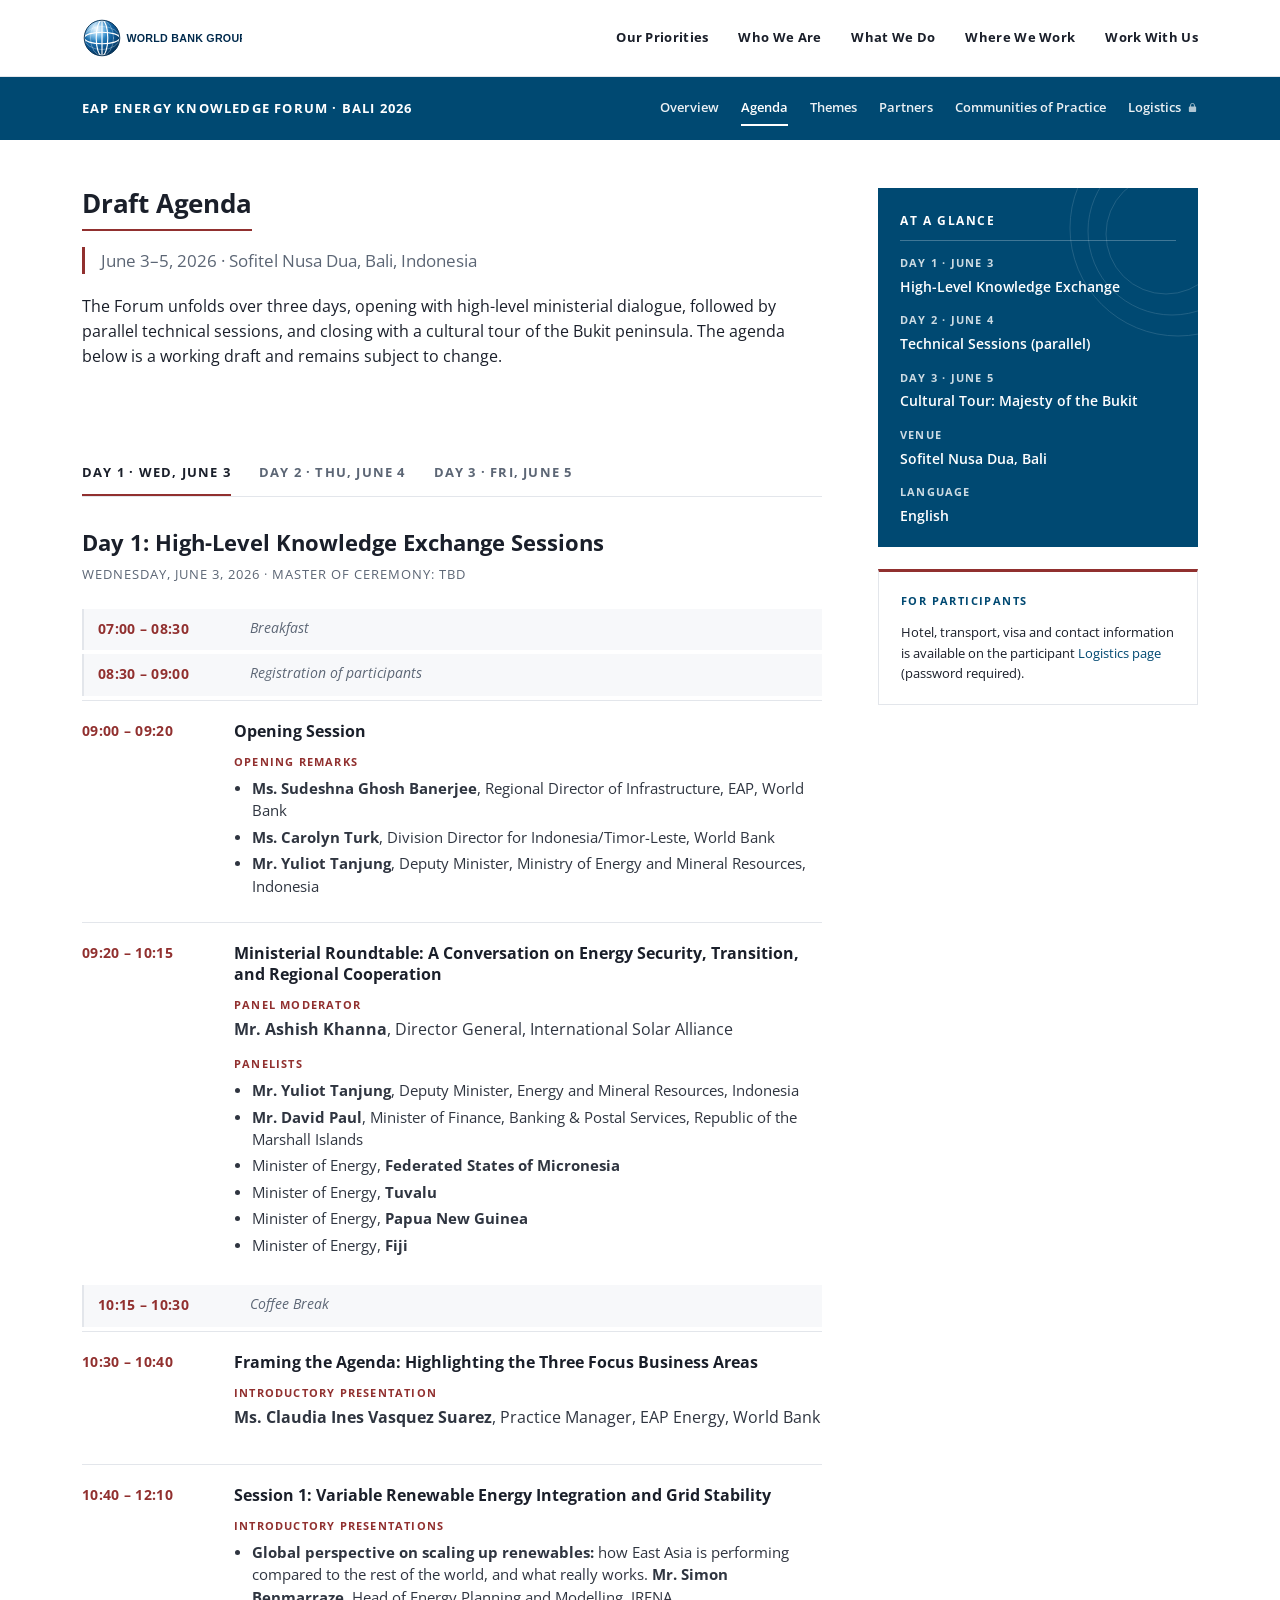
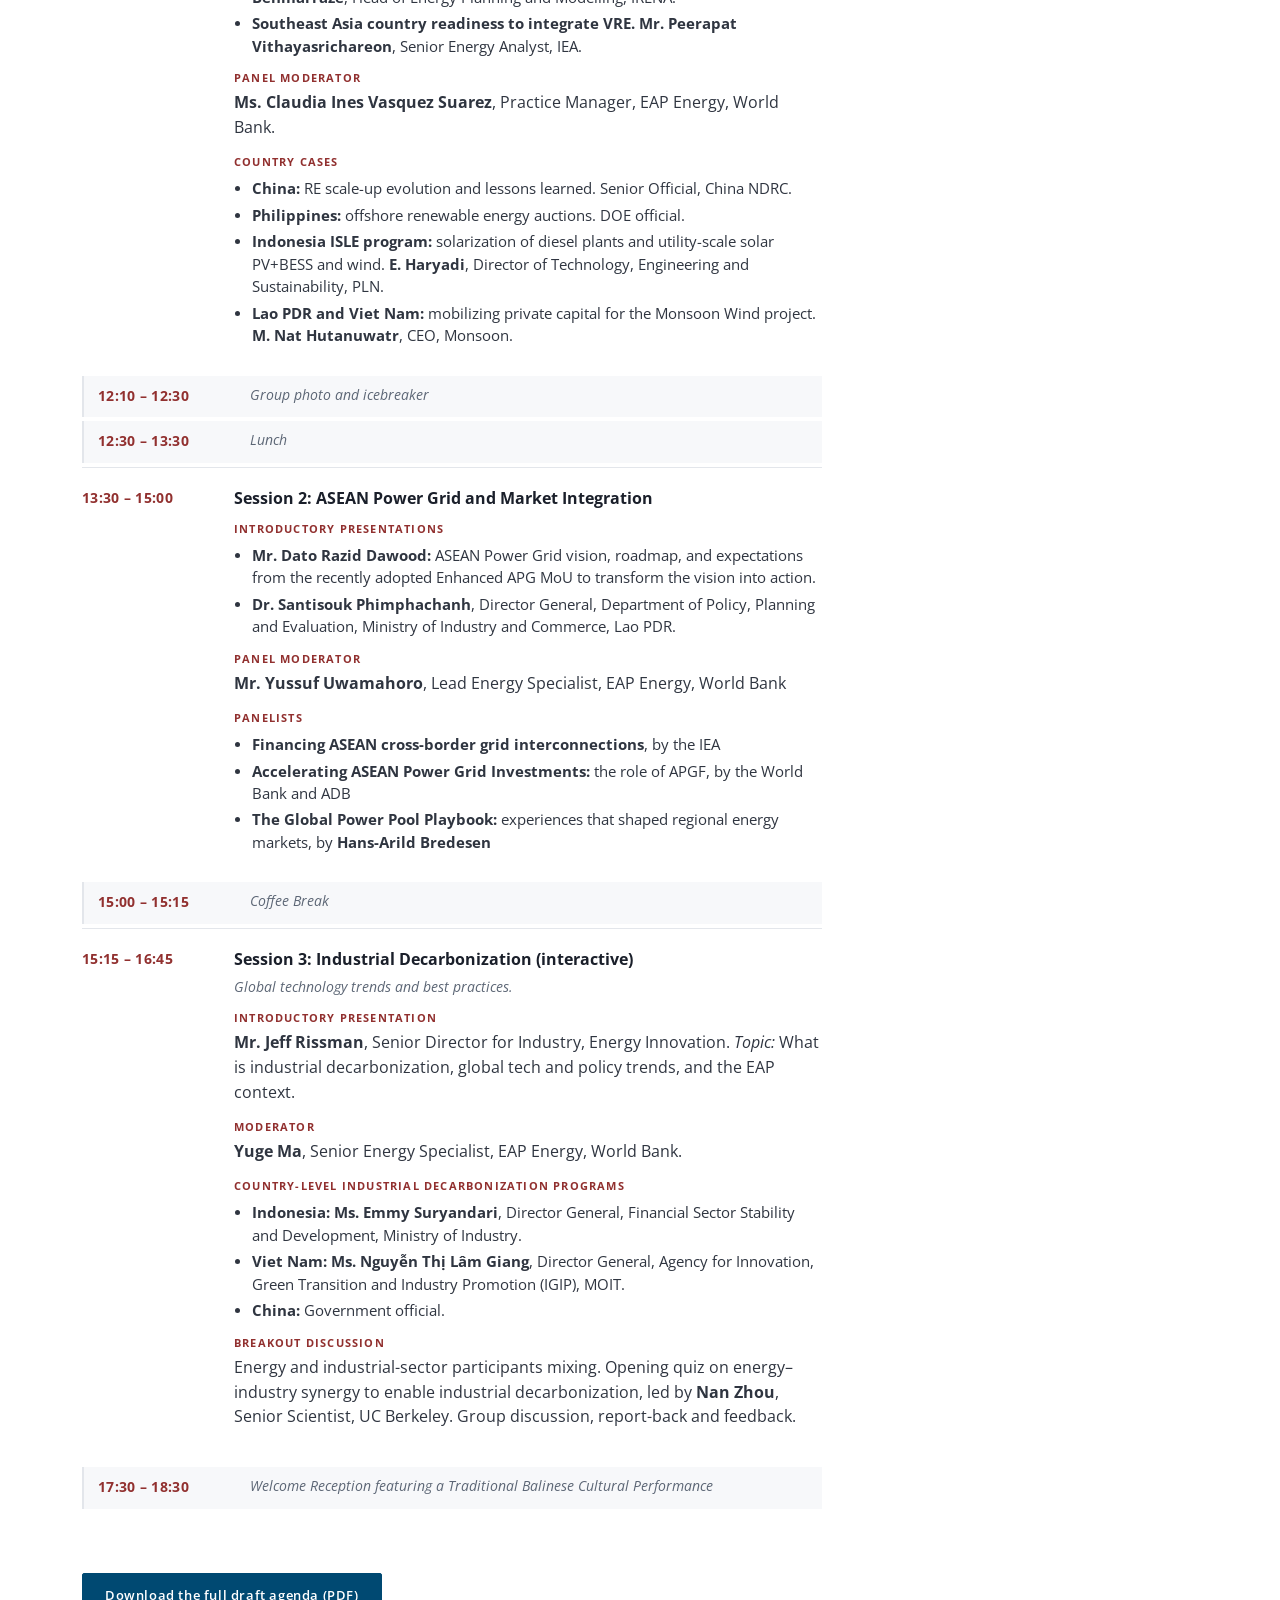
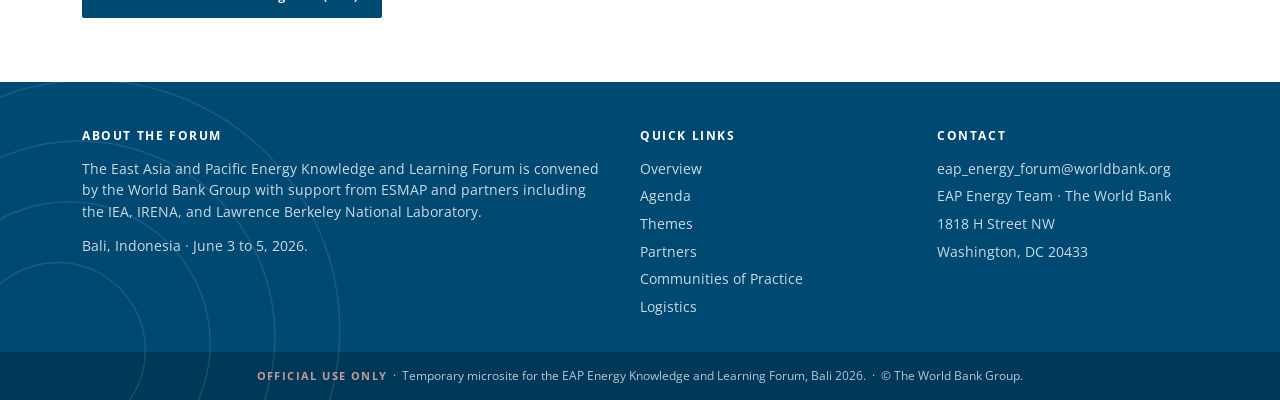
==== commit d2d4c160: "Expand abbreviations site-wide and refine context-figure styling Continues the abbreviation cleanup " ====
--- a/agenda.html
+++ b/agenda.html
@@ -107,7 +107,7 @@
 
  <div class="session break">
  <div class="time">12:10 &ndash; 12:30</div>
- <div><div class="title">Group photo &amp; ice breaker</div></div>
+ <div><div class="title">Group photo and icebreaker</div></div>
  </div>
  <div class="session break">
  <div class="time">12:30 &ndash; 13:30</div>
@@ -179,7 +179,7 @@
  <div class="time">09:00 &ndash; 10:30</div>
  <div class="details">
  <div class="title">Session A1: Utility Digitalization and Grid Reinforcement for VRE Uptake</div>
- <p><em>"The VRE-Ready Utility of the Future"</em></p>
+ <p><em>&ldquo;The renewable-ready utility of the future&rdquo;</em></p>
  <div class="role">Panel Moderator</div>
  <p><strong>Jose Andres Detomasi</strong>, Senior Energy Specialist, World Bank</p>
  <ul>
@@ -289,7 +289,7 @@
 
  <!-- ===== DAY 3 ===== -->
  <section class="day-panel" id="d3">
- <h3 class="day-title">Day 3: "Majesty of the Bukit" Cultural Tour</h3>
+ <h3 class="day-title">Day 3: &ldquo;Majesty of the Bukit&rdquo; Cultural Tour</h3>
  <p class="day-subtitle">Friday, June 5, 2026 &middot; Optional cultural program</p>
 
  <div class="session">
--- a/css/styles.css
+++ b/css/styles.css
@@ -1,61 +1,38 @@
 /* ============================================================
-   EAP Energy Knowledge Forum — WBG Digital Look & Feel
-   Vertical: INFRASTRUCTURE (#91302F)
-   Structural color: Corporate / Knowledge (#004972)
-   Typeface: Open Sans (WBG-standard)
-   Modeled on worldbank.org event template
+   EAP Energy Knowledge Forum — Open Sans, clean & polished
+   Accent colors: WBG Infrastructure red + Corporate navy
    ============================================================ */
 
 @import url('https://fonts.googleapis.com/css2?family=Open+Sans:ital,wght@0,300;0,400;0,500;0,600;0,700;0,800;1,400;1,600&display=swap');
 
 :root {
-  /* Corporate / Knowledge */
+  --ink:           #1A1F2A;
+  --ink-soft:      #2F3540;
+  --muted:         #5C6675;
+  --muted-2:       #8A93A1;
+  --rule:          #E3E6EB;
+  --rule-soft:     #EFF1F4;
+  --paper:         #FFFFFF;
+  --paper-2:       #F7F8FA;
+  --paper-3:       #EEF1F5;
+
   --wb-corp:       #004972;
   --wb-corp-dark:  #003958;
+  --wb-corp-10:    #E5EDF1;
+  --wb-corp-20:    #CCDBE3;
+  --wb-corp-30:    #B2C8D5;
   --wb-corp-90:    #195B80;
-  --wb-corp-80:    #336D8E;
-  --wb-corp-70:    #4C809C;
-  --wb-corp-60:    #6692AA;
-  --wb-corp-50:    #80A4B8;
-  --wb-corp-40:    #99B6C7;
-  --wb-corp-30:    #B2C8D5;
-  --wb-corp-20:    #CCDBE3;
-  --wb-corp-10:    #E5EDF1;
-
-  /* Infrastructure (energy) */
   --wb-infra:      #91302F;
   --wb-infra-dark: #7c2727;
-  --wb-infra-90:   #9C4544;
-  --wb-infra-80:   #A75959;
-  --wb-infra-70:   #B26E6D;
-  --wb-infra-60:   #BD8382;
+  --wb-infra-10:   #F4EAEA;
   --wb-infra-50:   #C89797;
-  --wb-infra-40:   #D3ACAC;
-  --wb-infra-30:   #DEC1C1;
-  --wb-infra-20:   #E9D6D5;
-  --wb-infra-10:   #F4EAEA;
-
-  /* Other verticals (used sparingly on theme cards) */
-  --wb-people:     #F7B841;
-  --wb-prosp:      #872C8F;
-  --wb-planet:     #07AB50;
-  --wb-marine:     #009CA7;
-  --wb-digital:    #5D6472;
-
-  /* Neutrals */
-  --wb-ink:        #1A1F2A;
-  --wb-grey-700:   #3A4250;
-  --wb-grey-500:   #6B7481;
-  --wb-grey-300:   #BDC1C7;
-  --wb-grey-200:   #DEE0E3;
-  --wb-grey-100:   #EFF0F1;
-  --wb-grey-50:    #F7F8F9;
-
-  --link:          #004972;
-  --link-hover:    #91302F;
-
-  --content-max: 1200px;
-  --sidebar-w: 320px;
+
+  --link:          var(--wb-corp);
+  --link-hover:    var(--wb-infra);
+
+  --content-max: 1180px;
+  --reading-max: 760px;
+  --sidebar-w:  320px;
 
   --font-sans: "Open Sans", -apple-system, BlinkMacSystemFont, "Segoe UI", Helvetica, Arial, sans-serif;
 }
@@ -67,8 +44,8 @@
   font-family: var(--font-sans);
   font-size: 16px;
   line-height: 1.6;
-  color: var(--wb-ink);
-  background: #fff;
+  color: var(--ink);
+  background: var(--paper);
   -webkit-font-smoothing: antialiased;
   -moz-osx-font-smoothing: grayscale;
 }
@@ -79,62 +56,37 @@
 img { max-width: 100%; height: auto; display: block; }
 
 /* ============================================================
-   TOP BAR — white WBG global nav
-   ============================================================ */
-.wb-topbar {
-  background: #fff;
-  border-bottom: 1px solid var(--wb-grey-200);
-}
+   TOP BAR
+   ============================================================ */
+.wb-topbar { background: var(--paper); border-bottom: 1px solid var(--rule); }
 .wb-topbar-inner {
   max-width: var(--content-max);
   margin: 0 auto;
-  padding: 14px 32px;
+  padding: 18px 32px;
   display: flex;
   align-items: center;
   justify-content: space-between;
   gap: 24px;
 }
-.wb-brand {
-  display: flex;
-  align-items: center;
-  gap: 12px;
-  color: var(--wb-corp) !important;
-  font-weight: 700;
-}
+.wb-brand { display: flex; align-items: center; gap: 12px; }
 .wb-brand:hover { text-decoration: none; }
-.wb-brand-mark {
-  width: 44px; height: 44px;
-  flex: 0 0 44px;
-  display: block;
-}
-.wb-brand-mark svg { width: 100%; height: 100%; display: block; }
-.wb-brand-text {
-  font-size: 18px;
-  font-weight: 700;
-  letter-spacing: 0.5px;
-  color: var(--wb-corp);
-}
-.wb-topnav {
-  display: flex;
-  gap: 28px;
-}
+.wb-brand-logo { height: 40px; width: auto; display: block; }
+
+.wb-topnav { display: flex; gap: 30px; }
 .wb-topnav a {
-  color: var(--wb-ink);
-  font-size: 14px;
-  font-weight: 700;
-  letter-spacing: 0.1px;
+  color: var(--ink);
+  font-size: 13px;
+  font-weight: 700;
+  letter-spacing: 0.3px;
   padding: 4px 0;
   border-bottom: 2px solid transparent;
 }
 .wb-topnav a:hover { color: var(--wb-infra); border-bottom-color: var(--wb-infra); text-decoration: none; }
 
 /* ============================================================
-   EVENT SUB-NAV (inner pages only)
-   ============================================================ */
-.wb-eventnav {
-  background: var(--wb-corp);
-  color: #fff;
-}
+   EVENT SUB-NAV (inner pages)
+   ============================================================ */
+.wb-eventnav { background: var(--wb-corp); color: #fff; }
 .wb-eventnav-inner {
   max-width: var(--content-max);
   margin: 0 auto;
@@ -147,60 +99,29 @@
 }
 .wb-eventnav-title {
   color: #fff !important;
-  font-size: 14px;
-  font-weight: 700;
-  letter-spacing: 0.6px;
+  font-size: 13px;
+  font-weight: 700;
+  letter-spacing: 1.2px;
   text-transform: uppercase;
 }
 .wb-eventnav-title:hover { text-decoration: none; opacity: 0.85; }
-.wb-eventnav-links {
-  display: flex;
-  gap: 22px;
-  flex-wrap: wrap;
-}
+.wb-eventnav-links { display: flex; gap: 22px; flex-wrap: wrap; }
 .wb-eventnav-links a {
-  color: #fff;
+  color: rgba(255,255,255,0.92);
   font-size: 13px;
   font-weight: 600;
   padding: 6px 0;
   border-bottom: 2px solid transparent;
-}
-.wb-eventnav-links a:hover { border-bottom-color: #fff; text-decoration: none; }
-.wb-eventnav-links a.active { border-bottom-color: #fff; }
-.wb-eventnav-links .gated {
-  background: var(--wb-infra);
-  padding: 7px 12px;
-  border-radius: 2px;
-  font-size: 12px;
-  letter-spacing: 0.4px;
-}
-.wb-eventnav-links .gated:hover { background: var(--wb-infra-dark); border-bottom-color: transparent; }
-.wb-eventnav-links .gated.active { background: var(--wb-infra-dark); }
-
-/* ============================================================
-   BREADCRUMB (inner pages)
-   ============================================================ */
-.breadcrumb {
-  background: var(--wb-grey-50);
-  border-bottom: 1px solid var(--wb-grey-200);
-  font-size: 13px;
-  color: var(--wb-grey-500);
-}
-.breadcrumb-inner {
-  max-width: var(--content-max);
-  margin: 0 auto;
-  padding: 12px 32px;
-  display: flex;
+  display: inline-flex;
   align-items: center;
-  gap: 4px;
-}
-.breadcrumb a { color: var(--wb-grey-500); display: inline-flex; align-items: center; }
-.breadcrumb a:hover { color: var(--wb-infra); }
-.breadcrumb .sep { margin: 0 8px; color: var(--wb-grey-300); }
-.bc-home { vertical-align: middle; }
-
-/* ============================================================
-   SPLIT HERO (landing page only)
+  gap: 6px;
+}
+.wb-eventnav-links a:hover { color: #fff; border-bottom-color: #fff; text-decoration: none; }
+.wb-eventnav-links a.active { color: #fff; border-bottom-color: #fff; }
+.wb-eventnav-links .gated .lock-ico { opacity: 0.75; }
+
+/* ============================================================
+   HERO (landing only)
    ============================================================ */
 .hero-split {
   display: grid;
@@ -208,133 +129,684 @@
   background: var(--wb-corp);
   color: #fff;
   min-height: 540px;
+}
+.hero-split-left {
+  padding: 60px 64px 64px;
   position: relative;
-}
-
-.hero-split-left {
-  padding: 36px 56px 56px 56px;
-  position: relative;
-  background: var(--wb-corp);
   overflow: hidden;
 }
 .hero-split-left::after {
-  /* Subtle brushstroke at right edge */
   content: "";
   position: absolute;
   right: -2px; top: 0; bottom: 0;
   width: 80px;
-  background-image: url("data:image/svg+xml;utf8,<svg xmlns='http://www.w3.org/2000/svg' viewBox='0 0 80 540' preserveAspectRatio='none'><path d='M 40 0 C 30 60, 55 130, 35 200 C 18 280, 60 350, 28 430 C 12 480, 50 530, 35 540' stroke='%23ffffff' stroke-width='2.4' fill='none' opacity='0.18'/><path d='M 50 0 C 60 80, 25 150, 55 220 C 70 290, 30 360, 60 440 C 70 490, 30 530, 55 540' stroke='%23ffffff' stroke-width='1.6' fill='none' opacity='0.12'/></svg>");
+  background-image: url("data:image/svg+xml;utf8,<svg xmlns='http://www.w3.org/2000/svg' viewBox='0 0 80 540' preserveAspectRatio='none'><path d='M 40 0 C 30 60, 55 130, 35 200 C 18 280, 60 350, 28 430 C 12 480, 50 530, 35 540' stroke='%23ffffff' stroke-width='2.4' fill='none' opacity='0.18'/><path d='M 50 0 C 60 80, 25 150, 55 220 C 70 290, 30 360, 60 440 C 70 490, 30 530, 55 540' stroke='%23ffffff' stroke-width='1.6' fill='none' opacity='0.10'/></svg>");
   background-size: 100% 100%;
-  background-repeat: no-repeat;
   pointer-events: none;
 }
 
-.hero-breadcrumb {
-  font-size: 13.5px;
-  color: rgba(255,255,255,0.85);
+.hero-eyebrow {
+  font-size: 18px;
+  font-weight: 700;
+  letter-spacing: 3px;
+  text-transform: uppercase;
+  color: rgba(255,255,255,0.92);
+  margin-bottom: 28px;
+}
+.hero-tag {
+  display: inline-block;
+  background: rgba(255,255,255,0.10);
+  border: 1px solid rgba(255,255,255,0.28);
+  color: #fff;
+  font-size: 11.5px;
+  font-weight: 700;
+  letter-spacing: 1.6px;
+  text-transform: uppercase;
+  padding: 7px 14px;
+  margin-bottom: 28px;
+}
+.hero-tag.upcoming { background: var(--wb-infra); border-color: var(--wb-infra); }
+
+.hero-split h1 {
+  font-size: 52px;
+  line-height: 1.08;
+  margin: 0 0 26px;
+  font-weight: 800;
+  letter-spacing: -0.8px;
+  max-width: 620px;
+}
+.hero-subtitle {
+  font-size: 17.5px;
+  line-height: 1.6;
+  color: rgba(255,255,255,0.92);
+  max-width: 540px;
+  margin: 0 0 32px;
+  font-weight: 400;
+}
+.hero-cta-row { display: flex; gap: 12px; flex-wrap: wrap; }
+
+.hero-split-right {
+  background: var(--paper);
+  position: relative;
+  overflow: hidden;
+}
+.hero-split-right .hero-photo {
+  width: 100%;
+  height: 100%;
+  min-height: 540px;
+  object-fit: cover;
+  display: block;
+}
+.hero-split-right .hero-photo-credit {
+  position: absolute;
+  left: 20px;
+  bottom: 16px;
+  font-size: 11px;
+  font-weight: 600;
+  letter-spacing: 0.8px;
+  color: #fff;
+  background: rgba(0,0,0,0.42);
+  padding: 6px 12px;
+  border-radius: 2px;
+  backdrop-filter: blur(2px);
+}
+
+/* ============================================================
+   INFO STRIP
+   ============================================================ */
+.info-strip {
+  background: var(--paper-2);
+  border-top: 1px solid var(--rule);
+  border-bottom: 1px solid var(--rule);
+}
+.info-strip-inner {
+  max-width: var(--content-max);
+  margin: 0 auto;
+  padding: 38px 32px;
+  display: grid;
+  grid-template-columns: repeat(3, 1fr);
+  gap: 48px;
+}
+.info-strip-col h3 {
+  font-size: 11px;
+  font-weight: 700;
+  letter-spacing: 1.8px;
+  text-transform: uppercase;
+  color: var(--muted);
+  margin: 0 0 10px;
+}
+.info-strip-col p { margin: 0; font-size: 15px; line-height: 1.55; color: var(--ink); }
+.info-strip-col p + p { margin-top: 4px; color: var(--muted); }
+.info-strip-col strong { font-weight: 700; }
+.info-strip-col a { color: var(--ink); border-bottom: 1px dotted var(--muted-2); }
+.info-strip-col a:hover { color: var(--wb-infra); border-bottom-color: var(--wb-infra); text-decoration: none; }
+
+/* ============================================================
+   SECTION TAB NAV (sticky)
+   ============================================================ */
+.section-tabs {
+  background: var(--paper);
+  border-bottom: 1px solid var(--rule);
+  position: sticky;
+  top: 0;
+  z-index: 10;
+}
+.section-tabs-inner {
+  max-width: var(--content-max);
+  margin: 0 auto;
+  padding: 0 32px;
+  display: flex;
+  gap: 36px;
+  overflow-x: auto;
+}
+.section-tabs a {
+  font-size: 12.5px;
+  font-weight: 700;
+  letter-spacing: 1.2px;
+  text-transform: uppercase;
+  color: var(--muted);
+  padding: 18px 0;
+  border-bottom: 2px solid transparent;
+  white-space: nowrap;
+}
+.section-tabs a:hover { color: var(--ink); text-decoration: none; }
+.section-tabs a.active { color: var(--ink); border-bottom-color: var(--wb-infra); }
+
+/* ============================================================
+   STORY SECTION
+   ============================================================ */
+.story-section { padding: 72px 0; }
+.story-section.grey { background: var(--paper-2); }
+.story-inner { max-width: var(--content-max); margin: 0 auto; padding: 0 32px; }
+
+.kicker {
+  font-size: 11.5px;
+  font-weight: 700;
+  letter-spacing: 1.8px;
+  text-transform: uppercase;
+  color: var(--wb-infra);
+  margin: 0 0 16px;
   display: flex;
   align-items: center;
-  gap: 6px;
+  gap: 12px;
+}
+.kicker::after {
+  content: "";
+  flex: 0 0 56px;
+  height: 1px;
+  background: var(--wb-infra);
+}
+.kicker.light { color: var(--wb-infra-50); }
+.kicker.light::after { background: rgba(255,255,255,0.25); }
+
+h2.display {
+  font-size: 38px;
+  line-height: 1.15;
+  font-weight: 800;
+  color: var(--ink);
+  margin: 0 0 22px;
+  max-width: 880px;
+  letter-spacing: -0.6px;
+}
+h2.display.light { color: #fff; }
+
+.story-body { max-width: var(--reading-max); }
+.story-body p { font-size: 17px; line-height: 1.65; color: var(--ink-soft); margin: 0 0 14px; }
+
+.lead-2 { font-size: 17px; line-height: 1.6; color: var(--ink-soft); margin: 0 0 18px; max-width: 760px; }
+.muted { color: var(--muted); font-size: 15px; line-height: 1.55; }
+
+.mt-0  { margin-top: 0 !important; }
+.mt-24 { margin-top: 24px; }
+.mt-32 { margin-top: 32px; }
+
+/* ============================================================
+   WHY NOW — split
+   ============================================================ */
+.split-section {
+  padding: 80px 0;
+  border-top: 1px solid var(--rule);
+  border-bottom: 1px solid var(--rule);
+}
+.context-heading {
+  max-width: var(--content-max);
+  margin: 0 auto 36px;
+  padding: 0 32px;
+}
+.context-heading .pullquote.one-line {
+  max-width: none;
+  white-space: nowrap;
+  font-size: clamp(20px, 2.55vw, 32px);
+  letter-spacing: -0.4px;
+  margin-bottom: 0;
+}
+.context-figure-wrap {
+  max-width: var(--content-max);
+  margin: 0 auto 56px;
+  padding: 0 32px;
+}
+.context-figure {
+  margin: 0;
+  padding: 28px 28px 18px;
+  background: var(--paper);
+  border: 1px solid var(--rule);
+  border-radius: 6px;
+}
+.context-figure img {
+  display: block;
+  width: 100%;
+  height: auto;
+  border: none;
+  border-radius: 0;
+}
+.context-figure figcaption {
+  font-size: 13px;
+  color: var(--muted);
+  margin-top: 10px;
+  font-style: italic;
+}
+.split-inner {
+  max-width: var(--content-max);
+  margin: 0 auto;
+  padding: 0 32px;
+  display: grid;
+  grid-template-columns: 1.05fr 1fr;
+  gap: 64px;
+  align-items: start;
+}
+.split-left { padding-right: 8px; }
+.split-right { border-left: 1px solid var(--rule); padding-left: 48px; }
+
+.pullquote {
+  font-size: 38px;
+  line-height: 1.1;
+  font-weight: 800;
+  color: var(--ink);
+  margin: 0 0 16px;
+  letter-spacing: -0.6px;
+  max-width: 460px;
+}
+.pullquote-sub {
+  font-size: 15.5px;
+  line-height: 1.6;
+  color: var(--muted);
+  margin: 0 0 18px;
+  max-width: 460px;
+}
+
+.context-list {
+  list-style: none;
+  padding: 0;
+  margin: 12px 0 0;
+  max-width: 460px;
+}
+.context-list li {
+  padding: 12px 0;
+  border-top: 1px solid var(--rule);
+  font-size: 14.5px;
+  line-height: 1.55;
+  color: var(--ink-soft);
+}
+.context-list li:last-child { border-bottom: 1px solid var(--rule); }
+.context-list li strong { color: var(--ink); font-weight: 700; }
+
+.split-bullets { list-style: none; padding: 0; margin: 8px 0 0; }
+.split-bullets li {
+  padding: 14px 0;
+  border-top: 1px solid var(--rule);
+  font-size: 15.5px;
+  line-height: 1.55;
+  color: var(--ink-soft);
+}
+.split-bullets li:last-child { border-bottom: 1px solid var(--rule); }
+.split-bullets li strong { color: var(--ink); font-weight: 700; }
+
+/* ============================================================
+   FEATURE CARDS
+   ============================================================ */
+.feature-grid {
+  display: grid;
+  grid-template-columns: repeat(auto-fit, minmax(280px, 1fr));
+  gap: 0;
+  border-top: 1px solid var(--rule);
+}
+.feature-card {
+  padding: 28px 32px 28px 0;
+  border-bottom: 1px solid var(--rule);
+  border-right: 1px solid var(--rule);
+}
+.feature-card:last-child { border-right: none; }
+.feature-card .num {
+  display: inline-block;
+  font-size: 12px;
+  font-weight: 700;
+  letter-spacing: 1.4px;
+  color: var(--wb-infra);
+  margin-bottom: 12px;
+}
+.feature-card h3 {
+  font-size: 19px;
+  font-weight: 700;
+  color: var(--ink);
+  margin: 0 0 8px;
+  letter-spacing: -0.2px;
+}
+.feature-card p { font-size: 15px; line-height: 1.55; color: var(--muted); margin: 0; }
+
+/* ============================================================
+   THEMES GRID
+   ============================================================ */
+.themes-grid {
+  display: grid;
+  grid-template-columns: repeat(auto-fit, minmax(280px, 1fr));
+  gap: 0;
+  border-top: 1px solid var(--rule);
+  border-left: 1px solid var(--rule);
+}
+.themes-grid-3x2 { grid-template-columns: repeat(3, 1fr); }
+.theme-card {
+  padding: 24px 24px 22px;
+  border-right: 1px solid var(--rule);
+  border-bottom: 1px solid var(--rule);
+  background: var(--paper);
+  transition: background .18s;
+}
+.theme-card:hover { background: var(--paper-2); }
+.theme-day {
+  font-size: 10.5px;
+  font-weight: 700;
+  letter-spacing: 1.4px;
+  text-transform: uppercase;
+  color: var(--wb-infra);
+  margin-bottom: 10px;
+}
+.theme-card h3 {
+  font-size: 17px;
+  font-weight: 700;
+  color: var(--ink);
+  margin: 0 0 8px;
+  line-height: 1.25;
+}
+.theme-card p { font-size: 14.5px; line-height: 1.55; color: var(--muted); margin: 0 0 12px; }
+.theme-card a {
+  font-size: 11.5px;
+  font-weight: 700;
+  letter-spacing: 1.4px;
+  text-transform: uppercase;
+  color: var(--wb-infra);
+}
+.theme-card a:hover { color: var(--wb-infra-dark); text-decoration: none; }
+@media (max-width: 980px) {
+  .themes-grid-3x2 { grid-template-columns: repeat(2, 1fr); }
+}
+@media (max-width: 720px) {
+  .themes-grid-3x2 { grid-template-columns: 1fr; }
+}
+
+/* ============================================================
+   COP BAND
+   ============================================================ */
+.band { background: var(--wb-corp); color: #fff; position: relative; overflow: hidden; }
+.band::before {
+  content: "";
+  position: absolute;
+  width: 100%; height: 100%;
+  background:
+    radial-gradient(circle at 88% 30%, rgba(145,48,47,0.28), transparent 40%),
+    radial-gradient(circle at 6% 90%, rgba(255,255,255,0.06), transparent 42%);
+  pointer-events: none;
+}
+.band-inner {
+  position: relative;
+  max-width: var(--content-max);
+  margin: 0 auto;
+  padding: 80px 32px;
+  display: grid;
+  grid-template-columns: 1.5fr 1fr;
+  gap: 56px;
+  align-items: center;
+}
+.band-left .kicker { color: var(--wb-infra-50); }
+.band-left h2.display { color: #fff; }
+.band-body { font-size: 17px; line-height: 1.6; color: rgba(255,255,255,0.88); margin: 0 0 24px; max-width: 560px; }
+.band-right { display: flex; align-items: center; justify-content: center; }
+.band-device {
+  width: 320px; height: 320px;
+  background-image: url("data:image/svg+xml;utf8,<svg xmlns='http://www.w3.org/2000/svg' viewBox='0 0 400 400' fill='none' stroke='%23ffffff' stroke-width='1.6' opacity='0.55'><circle cx='200' cy='200' r='190'/><circle cx='190' cy='205' r='148'/><circle cx='178' cy='212' r='104'/><circle cx='168' cy='218' r='62'/><path d='M 200 10 Q 300 50 320 150 Q 332 220 285 280 Q 220 330 130 308' stroke-width='2.4' stroke='%2391302F'/></svg>");
+  background-size: contain;
+  background-repeat: no-repeat;
+}
+
+/* ============================================================
+   STATS
+   ============================================================ */
+.stats {
+  display: grid;
+  grid-template-columns: repeat(auto-fit, minmax(170px, 1fr));
+  border-top: 1px solid var(--rule);
+}
+.stat { padding: 26px 26px 26px 0; border-right: 1px solid var(--rule); border-bottom: 1px solid var(--rule); }
+.stat:last-child { border-right: none; }
+.stat .v {
+  font-size: 40px;
+  font-weight: 800;
+  color: var(--wb-infra);
+  line-height: 1;
   margin-bottom: 8px;
-}
-.hero-breadcrumb a { color: rgba(255,255,255,0.85); display: inline-flex; align-items: center; }
-.hero-breadcrumb a:hover { color: #fff; text-decoration: none; }
-.hero-breadcrumb .sep { margin: 0 8px; color: rgba(255,255,255,0.45); }
-.hero-breadcrumb svg { display: block; }
-
-.hero-eyebrow {
+  letter-spacing: -1.2px;
+}
+.stat .l { font-size: 11px; font-weight: 700; letter-spacing: 1.6px; text-transform: uppercase; color: var(--muted); }
+
+/* ============================================================
+   PARTNER CHIPS
+   ============================================================ */
+.partner-grid {
+  display: grid;
+  grid-template-columns: repeat(auto-fit, minmax(200px, 1fr));
+  gap: 0;
+  margin-top: 28px;
+  border-top: 1px solid var(--rule);
+  border-left: 1px solid var(--rule);
+}
+.partner-chip {
+  font-size: 14.5px;
+  font-weight: 600;
+  color: var(--ink);
+  padding: 24px 22px;
+  border-right: 1px solid var(--rule);
+  border-bottom: 1px solid var(--rule);
+  background: var(--paper);
+  line-height: 1.35;
+  text-align: left;
+  transition: background .15s;
+}
+.partner-chip:hover { background: var(--paper-2); }
+
+/* ============================================================
+   CLOSING CTA
+   ============================================================ */
+/* ============================================================
+   IN THE NEWS — curated panel
+   ============================================================ */
+.news-header {
+  display: grid;
+  grid-template-columns: 1fr auto;
+  gap: 32px;
+  align-items: end;
+}
+.news-meta {
+  display: flex;
+  flex-direction: column;
+  align-items: flex-end;
+  gap: 4px;
+  padding-bottom: 6px;
+}
+.news-meta-label {
+  font-size: 10.5px;
+  font-weight: 700;
+  letter-spacing: 1.6px;
+  text-transform: uppercase;
+  color: var(--wb-infra);
+  padding: 4px 10px;
+  border: 1px solid var(--wb-infra);
+  border-radius: 2px;
+}
+.news-meta-date {
   font-size: 12px;
+  color: var(--muted);
+  letter-spacing: 0.4px;
+}
+.news-grid {
+  display: grid;
+  grid-template-columns: repeat(3, 1fr);
+  gap: 0;
+  border-top: 1px solid var(--rule);
+  border-left: 1px solid var(--rule);
+}
+.news-card {
+  display: block;
+  padding: 22px 22px 24px;
+  background: var(--paper);
+  border-right: 1px solid var(--rule);
+  border-bottom: 1px solid var(--rule);
+  color: inherit;
+  text-decoration: none;
+  transition: background .15s, transform .15s;
+}
+.news-card:hover {
+  background: var(--paper-2);
+  text-decoration: none;
+}
+.news-card:hover h3 { color: var(--wb-infra); }
+.news-tag {
+  display: inline-block;
+  font-size: 10.5px;
+  font-weight: 700;
+  letter-spacing: 1.4px;
+  text-transform: uppercase;
+  color: var(--wb-corp);
+  margin-bottom: 12px;
+}
+.news-card h3 {
+  font-size: 16.5px;
+  font-weight: 700;
+  line-height: 1.32;
+  margin: 0 0 10px;
+  color: var(--ink);
+  letter-spacing: -0.15px;
+  transition: color .15s;
+}
+.news-card p {
+  font-size: 14px;
+  line-height: 1.55;
+  color: var(--muted);
+  margin: 0 0 16px;
+}
+.news-source {
+  display: block;
+  font-size: 11.5px;
   font-weight: 600;
-  letter-spacing: 1.2px;
-  color: rgba(255,255,255,0.85);
-  margin-bottom: 24px;
-  line-height: 1.5;
-}
-
-.hero-tag {
-  display: inline-block;
-  background: var(--wb-corp-70);
-  color: #fff;
-  font-size: 12px;
-  font-weight: 700;
-  letter-spacing: 2px;
-  text-transform: uppercase;
-  padding: 7px 14px;
-  margin-bottom: 26px;
-  border-radius: 2px;
-}
-.hero-tag.upcoming { background: var(--wb-infra); }
-
-.hero-split h1 {
-  font-family: var(--font-sans);
-  font-size: 46px;
-  line-height: 1.12;
-  margin: 0 0 22px;
-  font-weight: 700;
-  letter-spacing: -0.5px;
-  max-width: 540px;
-}
-
-.hero-subtitle {
-  font-size: 17px;
-  line-height: 1.55;
-  color: rgba(255,255,255,0.92);
-  max-width: 520px;
-  margin: 0 0 32px;
-  font-weight: 400;
-}
-
-.hero-cta-row {
-  display: flex; gap: 12px; flex-wrap: wrap;
-}
-
-.hero-split-right {
-  background: #fff;
+  letter-spacing: 0.6px;
+  text-transform: uppercase;
+  color: var(--muted-2);
+}
+@media (max-width: 980px) {
+  .news-grid { grid-template-columns: repeat(2, 1fr); }
+  .news-header { grid-template-columns: 1fr; gap: 16px; }
+  .news-meta { align-items: flex-start; flex-direction: row; gap: 10px; }
+}
+@media (max-width: 720px) {
+  .news-grid { grid-template-columns: 1fr; }
+}
+
+.banner-photo {
   position: relative;
+  width: 100%;
+  height: 360px;
+  overflow: hidden;
+  background: var(--ink);
+}
+.banner-photo img {
+  width: 100%;
+  height: 100%;
+  object-fit: cover;
+  display: block;
+  opacity: 0.78;
+}
+.banner-overlay {
+  position: absolute;
+  inset: 0;
   display: flex;
   align-items: center;
   justify-content: center;
-  padding: 36px;
-  overflow: hidden;
-}
-.hero-split-right .map {
-  width: 100%;
-  max-width: 600px;
-  display: block;
-}
-
-/* ============================================================
-   INFO STRIP — Date | Location | Format
-   ============================================================ */
-.info-strip {
-  background: var(--wb-corp-10);
-  border-bottom: 1px solid var(--wb-corp-20);
-}
-.info-strip-inner {
-  max-width: var(--content-max);
-  margin: 0 auto;
-  padding: 36px 32px;
-  display: grid;
-  grid-template-columns: repeat(3, 1fr);
-  gap: 40px;
-}
-.info-strip-col h3 {
+  padding: 24px;
+  background: linear-gradient(to right, rgba(0,73,114,0.45), rgba(0,0,0,0.15) 50%, rgba(145,48,47,0.40));
+}
+.banner-quote {
+  max-width: 780px;
+  margin: 0;
+  text-align: center;
+  color: #fff;
+  font-size: 26px;
+  line-height: 1.32;
+  font-weight: 700;
+  letter-spacing: -0.3px;
+  text-shadow: 0 2px 12px rgba(0,0,0,0.45);
+}
+@media (max-width: 720px) {
+  .banner-photo { height: 260px; }
+  .banner-quote { font-size: 18px; line-height: 1.35; }
+}
+
+.partner-tiers {
+  margin-top: 36px;
+  display: grid;
+  gap: 28px;
+}
+.partner-tier {
+  padding: 24px 0;
+  border-top: 1px solid var(--rule);
+}
+.partner-tier:last-child { border-bottom: 1px solid var(--rule); }
+.partner-tier .tier-label {
   margin: 0 0 10px;
+  font-size: 11.5px;
+  font-weight: 700;
+  letter-spacing: 1.6px;
+  text-transform: uppercase;
+  color: var(--wb-infra);
+}
+.partner-tier .tier-list {
+  margin: 0;
   font-size: 17px;
-  font-weight: 700;
-  color: var(--wb-corp);
-}
-.info-strip-col p {
-  margin: 0;
-  font-size: 15.5px;
   line-height: 1.55;
-  color: var(--wb-grey-700);
-}
-.info-strip-col p + p { margin-top: 4px; }
-.info-strip-col strong { color: var(--wb-ink); }
-
-/* ============================================================
-   PAGE LAYOUT
+  font-weight: 600;
+  color: var(--ink);
+}
+
+.closing-cta { background: var(--wb-corp); color: #fff; text-align: center; border-bottom: 1px solid rgba(255,255,255,0.10); }
+.closing-inner { max-width: 880px; margin: 0 auto; padding: 76px 32px; }
+.closing-cta h2 {
+  font-size: 32px;
+  font-weight: 800;
+  line-height: 1.18;
+  margin: 0 0 14px;
+  color: #fff;
+  letter-spacing: -0.4px;
+}
+.closing-cta p { font-size: 16px; color: rgba(255,255,255,0.78); margin: 0 0 26px; }
+.closing-cta .btn-row { justify-content: center; }
+
+/* ============================================================
+   BUTTONS
+   ============================================================ */
+.btn {
+  display: inline-block;
+  padding: 11px 22px;
+  background: var(--wb-corp);
+  color: #fff !important;
+  font-weight: 600;
+  font-size: 13px;
+  letter-spacing: 0.6px;
+  text-decoration: none;
+  border: 1px solid var(--wb-corp);
+  border-radius: 2px;
+  cursor: pointer;
+  font-family: inherit;
+  transition: background .15s, color .15s, border-color .15s;
+}
+.btn:hover { background: var(--wb-corp-dark); border-color: var(--wb-corp-dark); text-decoration: none; }
+.btn.btn-secondary {
+  background: transparent;
+  color: #fff !important;
+  border-color: rgba(255,255,255,0.6);
+}
+.btn.btn-secondary:hover { background: rgba(255,255,255,0.10); border-color: #fff; }
+.btn.btn-accent { background: var(--wb-infra); border-color: var(--wb-infra); }
+.btn.btn-accent:hover { background: var(--wb-infra-dark); border-color: var(--wb-infra-dark); }
+.btn.btn-outline {
+  background: transparent;
+  color: var(--ink) !important;
+  border-color: var(--ink);
+}
+.btn.btn-outline:hover { background: var(--ink); color: #fff !important; }
+.btn.btn-light {
+  background: #fff;
+  color: var(--ink) !important;
+  border-color: #fff;
+}
+.btn.btn-light:hover { background: var(--paper-2); color: var(--ink) !important; }
+.btn.btn-ghost {
+  background: transparent;
+  color: #fff !important;
+  border-color: rgba(255,255,255,0.5);
+}
+.btn.btn-ghost:hover { background: rgba(255,255,255,0.10); border-color: #fff; }
+
+.btn-row { display: flex; gap: 12px; flex-wrap: wrap; margin-top: 18px; }
+
+/* ============================================================
+   INNER PAGE LAYOUT
    ============================================================ */
 .page {
   max-width: var(--content-max);
@@ -344,120 +816,41 @@
   grid-template-columns: minmax(0, 1fr) var(--sidebar-w);
   gap: 56px;
 }
-.page.single { grid-template-columns: minmax(0, 1fr); max-width: 980px; }
+.page.single { grid-template-columns: minmax(0, 1fr); max-width: 880px; }
 
 main h2 {
-  font-family: var(--font-sans);
-  font-size: 28px;
-  font-weight: 700;
-  color: var(--wb-corp);
-  margin: 44px 0 18px;
-  padding-bottom: 12px;
+  font-size: 26px;
+  font-weight: 700;
+  color: var(--ink);
+  margin: 40px 0 16px;
+  padding-bottom: 10px;
   border-bottom: 2px solid var(--wb-infra);
-  letter-spacing: -0.3px;
+  letter-spacing: -0.2px;
+  line-height: 1.2;
+  display: inline-block;
 }
 main h2:first-child { margin-top: 0; }
-main h3 {
-  font-size: 19px;
-  font-weight: 700;
-  color: var(--wb-corp);
-  margin: 28px 0 12px;
-  letter-spacing: -0.1px;
-}
+main h3 { font-size: 18px; font-weight: 700; color: var(--ink); margin: 28px 0 10px; }
 main h4 {
-  font-size: 14px;
-  font-weight: 700;
-  color: var(--wb-corp);
+  font-size: 12px;
+  font-weight: 700;
+  color: var(--muted);
   margin: 18px 0 8px;
   text-transform: uppercase;
-  letter-spacing: 0.6px;
-}
-main p { margin: 0 0 14px; }
+  letter-spacing: 1.2px;
+}
+main p { margin: 0 0 14px; font-size: 15.5px; line-height: 1.6; }
 main ul, main ol { padding-left: 22px; }
-main li { margin-bottom: 6px; }
+main li { margin-bottom: 6px; font-size: 15.5px; line-height: 1.55; }
 
 .lead {
-  font-size: 19px;
+  font-size: 17px;
   line-height: 1.6;
-  color: var(--wb-grey-700);
+  color: var(--muted);
   font-weight: 400;
-  margin-bottom: 22px;
-}
-
-/* ============================================================
-   FEATURE CARDS (landing-page sections)
-   ============================================================ */
-.feature-grid {
-  display: grid;
-  grid-template-columns: repeat(auto-fit, minmax(280px, 1fr));
-  gap: 22px;
-  margin: 28px 0;
-}
-.feature-card {
-  background: #fff;
-  border: 1px solid var(--wb-grey-200);
-  border-top: 3px solid var(--wb-infra);
-  padding: 26px 24px;
-  position: relative;
-  overflow: hidden;
-  transition: transform .18s, box-shadow .18s;
-}
-.feature-card:hover {
-  transform: translateY(-3px);
-  box-shadow: 0 10px 24px rgba(0,73,114,0.10);
-}
-.feature-card .num {
-  display: inline-block;
-  font-size: 36px;
-  font-weight: 800;
-  color: var(--wb-infra);
-  line-height: 1;
-  margin-bottom: 8px;
-  letter-spacing: -1px;
-}
-.feature-card h3 {
-  margin: 0 0 10px;
-  font-size: 17px;
-  color: var(--wb-corp);
-}
-.feature-card p {
-  font-size: 14.5px;
-  color: var(--wb-grey-700);
-  margin: 0;
-  line-height: 1.55;
-}
-
-/* ============================================================
-   STATS ROW
-   ============================================================ */
-.stats {
-  display: grid;
-  grid-template-columns: repeat(auto-fit, minmax(170px, 1fr));
-  gap: 0;
-  margin: 36px 0;
-  border-left: 1px solid var(--wb-grey-200);
-}
-.stat {
-  border-right: 1px solid var(--wb-grey-200);
-  border-top: 1px solid var(--wb-grey-200);
-  border-bottom: 1px solid var(--wb-grey-200);
-  padding: 24px 26px;
-  background: #fff;
-}
-.stat .v {
-  font-size: 38px;
-  font-weight: 800;
-  color: var(--wb-infra);
-  line-height: 1;
-  letter-spacing: -1px;
-  margin-bottom: 6px;
-}
-.stat .l {
-  font-size: 13px;
-  color: var(--wb-grey-500);
-  text-transform: uppercase;
-  letter-spacing: 1px;
-  font-weight: 700;
+  margin-bottom: 20px;
+  border-left: 3px solid var(--wb-infra);
+  padding-left: 16px;
 }
 
 /* ============================================================
@@ -468,7 +861,7 @@
 .event-panel {
   background: var(--wb-corp);
   color: #fff;
-  padding: 26px 24px 20px;
+  padding: 24px 22px 20px;
   margin-bottom: 22px;
   position: relative;
   overflow: hidden;
@@ -486,7 +879,7 @@
 .event-panel > * { position: relative; }
 .event-panel h3 {
   margin: 0 0 14px;
-  font-size: 12px;
+  font-size: 11.5px;
   letter-spacing: 1.6px;
   text-transform: uppercase;
   color: #fff;
@@ -504,282 +897,145 @@
   margin-top: 14px;
 }
 .event-panel dt:first-of-type { margin-top: 0; }
-.event-panel dd {
-  margin: 4px 0 0;
-  color: #fff;
-  font-weight: 600;
-  font-size: 14px;
-}
+.event-panel dd { margin: 4px 0 0; color: #fff; font-weight: 600; font-size: 14px; }
 .event-panel a { color: #fff; text-decoration: underline; }
-.event-panel ul { margin: 0; padding-left: 18px; }
 
 .partners-panel {
   background: #fff;
-  border: 1px solid var(--wb-grey-200);
+  border: 1px solid var(--rule);
   border-top: 3px solid var(--wb-infra);
-  padding: 22px;
+  padding: 20px 22px;
   margin-bottom: 22px;
 }
 .partners-panel h3 {
-  margin: 0 0 14px;
-  font-size: 11.5px;
+  margin: 0 0 12px;
+  font-size: 11px;
   font-weight: 700;
   letter-spacing: 1.4px;
   text-transform: uppercase;
   color: var(--wb-corp);
 }
 .partners-panel ul { list-style: none; padding: 0; margin: 0; font-size: 13.5px; }
-.partners-panel li {
-  padding: 7px 0;
-  border-bottom: 1px solid var(--wb-grey-200);
-  color: var(--wb-grey-700);
-}
+.partners-panel li { padding: 7px 0; border-bottom: 1px solid var(--rule); color: var(--ink-soft); }
 .partners-panel li:last-child { border-bottom: none; }
 
 /* ============================================================
-   THEMES GRID (inner pages)
-   ============================================================ */
-.themes-grid {
-  display: grid;
-  grid-template-columns: repeat(auto-fit, minmax(280px, 1fr));
-  gap: 20px;
-  margin: 28px 0;
-}
-.theme-card {
-  background: #fff;
-  border: 1px solid var(--wb-grey-200);
-  border-top: 3px solid var(--wb-infra);
-  padding: 22px;
-  position: relative;
-  overflow: hidden;
-  transition: transform .18s, box-shadow .18s;
-}
-.theme-card:hover {
-  transform: translateY(-2px);
-  box-shadow: 0 8px 20px rgba(0,73,114,0.10);
-}
-.theme-card::after {
-  content: "";
-  position: absolute;
-  width: 160px; height: 160px;
-  right: -60px; bottom: -60px;
-  background-image: url("data:image/svg+xml;utf8,<svg xmlns='http://www.w3.org/2000/svg' viewBox='0 0 400 400' fill='none' stroke='%2391302F' stroke-width='1.2' opacity='0.10'><circle cx='200' cy='200' r='180'/><circle cx='190' cy='205' r='140'/><circle cx='180' cy='210' r='100'/></svg>");
-  background-size: contain;
-  background-repeat: no-repeat;
-  pointer-events: none;
-}
-.theme-card h3 {
-  margin: 0 0 10px;
-  font-size: 17px;
-  color: var(--wb-corp);
-  position: relative;
-}
-.theme-card p {
-  font-size: 14px;
-  color: var(--wb-grey-700);
-  margin: 0 0 10px;
-  position: relative;
-}
-.theme-card a { position: relative; font-weight: 600; font-size: 13px; color: var(--wb-infra); }
-
-/* ============================================================
-   AGENDA — day tabs & sessions
+   AGENDA
    ============================================================ */
 .day-tabs {
   display: flex;
-  gap: 2px;
-  border-bottom: 2px solid var(--wb-grey-200);
-  margin: 28px 0 0;
+  gap: 28px;
+  border-bottom: 1px solid var(--rule);
+  margin: 24px 0 0;
 }
 .day-tab {
-  background: var(--wb-grey-50);
-  border: 1px solid var(--wb-grey-200);
-  border-bottom: none;
-  padding: 12px 22px;
+  background: transparent;
+  border: none;
+  border-bottom: 2px solid transparent;
+  padding: 13px 0;
   cursor: pointer;
-  font-weight: 600;
-  font-size: 14px;
-  color: var(--wb-grey-500);
-  border-radius: 2px 2px 0 0;
   font-family: inherit;
-  transition: color .15s, background .15s;
-}
-.day-tab:hover { color: var(--wb-corp); }
-.day-tab.active {
-  background: var(--wb-corp);
-  color: #fff;
-  border-color: var(--wb-corp);
-}
+  font-weight: 700;
+  font-size: 12.5px;
+  letter-spacing: 1.2px;
+  text-transform: uppercase;
+  color: var(--muted);
+  transition: color .15s;
+}
+.day-tab:hover { color: var(--ink); }
+.day-tab.active { color: var(--ink); border-bottom-color: var(--wb-infra); }
+
 .day-panel { display: none; padding: 28px 0; }
 .day-panel.active { display: block; }
 .day-panel h3.day-title {
-  color: var(--wb-corp);
   font-size: 22px;
-  margin: 0 0 6px;
-  font-weight: 700;
+  margin: 0 0 4px;
+  font-weight: 700;
+  color: var(--ink);
 }
 .day-panel .day-subtitle {
-  font-size: 14px;
-  color: var(--wb-grey-500);
+  font-size: 12.5px;
+  letter-spacing: 1px;
+  text-transform: uppercase;
+  color: var(--muted);
   margin-bottom: 24px;
 }
 
 .session {
   display: grid;
-  grid-template-columns: 140px 1fr;
+  grid-template-columns: 130px 1fr;
   gap: 22px;
   padding: 20px 0;
-  border-top: 1px solid var(--wb-grey-200);
+  border-top: 1px solid var(--rule);
 }
 .session:first-of-type { border-top: none; }
 .session .time {
   font-weight: 700;
   color: var(--wb-infra);
-  font-size: 14px;
+  font-size: 13.5px;
   font-variant-numeric: tabular-nums;
   letter-spacing: 0.3px;
 }
-.session .title {
-  font-weight: 700;
-  color: var(--wb-corp);
-  font-size: 15.5px;
-  margin-bottom: 8px;
-}
-.session .session-sub {
-  font-size: 14px;
-  color: var(--wb-grey-500);
-  font-style: italic;
-  margin: -2px 0 10px;
-}
-.session .details {
-  font-size: 14px;
-  color: var(--wb-grey-700);
-}
+.session .title { font-weight: 700; color: var(--ink); font-size: 16px; margin-bottom: 8px; line-height: 1.3; }
+.session .details { font-size: 14.5px; color: var(--ink-soft); line-height: 1.55; }
 .session .details ul { margin: 8px 0 0; padding-left: 18px; }
-.session .details li { margin-bottom: 4px; }
+.session .details li { margin-bottom: 4px; font-size: 14.5px; }
 .session .role {
-  font-size: 11.5px;
-  font-weight: 700;
-  text-transform: uppercase;
-  letter-spacing: 1px;
+  font-size: 10.5px;
+  font-weight: 700;
+  text-transform: uppercase;
+  letter-spacing: 1.2px;
   color: var(--wb-infra);
-  margin: 14px 0 4px;
+  margin: 12px 0 4px;
 }
 .session.break {
-  background: var(--wb-grey-50);
+  background: var(--paper-2);
   padding: 10px 14px;
   margin: 4px 0;
   border-top: none;
-  border-left: 3px solid var(--wb-grey-300);
-}
-.session.break .title {
-  font-weight: 500;
-  color: var(--wb-grey-700);
-  font-style: italic;
-  margin-bottom: 0;
-}
-
-/* ============================================================
-   CALLOUTS
+  border-left: 2px solid var(--rule);
+}
+.session.break .title { font-weight: 400; color: var(--muted); font-style: italic; margin-bottom: 0; font-size: 14px; }
+.session .session-sub { font-size: 14px; color: var(--muted); font-style: italic; margin: -2px 0 10px; }
+
+/* ============================================================
+   CALLOUT
    ============================================================ */
 .callout {
   background: var(--wb-corp-10);
-  border-left: 4px solid var(--wb-corp);
-  padding: 18px 22px;
+  border-left: 3px solid var(--wb-corp);
+  padding: 16px 20px;
   margin: 22px 0;
-  font-size: 15px;
-}
-.callout strong { color: var(--wb-corp); }
-.callout.warn {
-  background: var(--wb-infra-10);
-  border-left-color: var(--wb-infra);
-}
+  font-size: 14.5px;
+  line-height: 1.6;
+}
+.callout strong { color: var(--wb-corp); font-weight: 700; }
+.callout.warn { background: var(--wb-infra-10); border-left-color: var(--wb-infra); }
 .callout.warn strong { color: var(--wb-infra); }
 
 /* ============================================================
-   BUTTONS
-   ============================================================ */
-.btn {
-  display: inline-block;
-  padding: 12px 26px;
-  background: var(--wb-corp);
-  color: #fff !important;
-  font-weight: 600;
-  font-size: 14px;
-  border-radius: 2px;
-  text-decoration: none;
-  border: none;
-  cursor: pointer;
-  font-family: inherit;
-  letter-spacing: 0.3px;
-  transition: background .15s;
-}
-.btn:hover { background: var(--wb-corp-dark); text-decoration: none; }
-.btn.btn-secondary {
-  background: transparent;
-  color: #fff !important;
-  border: 1.5px solid #fff;
-}
-.btn.btn-secondary:hover { background: rgba(255,255,255,0.12); }
-.btn.btn-accent { background: var(--wb-infra); }
-.btn.btn-accent:hover { background: var(--wb-infra-dark); }
-.btn.btn-outline {
-  background: #fff;
-  color: var(--wb-corp) !important;
-  border: 1.5px solid var(--wb-corp);
-}
-.btn.btn-outline:hover { background: var(--wb-corp-10); }
-
-.btn-row { display: flex; gap: 12px; flex-wrap: wrap; margin-top: 20px; }
-
-/* ============================================================
-   GATED LOGIN
-   ============================================================ */
-.gate {
-  max-width: 460px;
-  margin: 80px auto;
-  padding: 40px 32px;
-  background: #fff;
-  border-top: 4px solid var(--wb-infra);
-  box-shadow: 0 6px 24px rgba(0,73,114,0.10);
-  text-align: center;
-}
-.gate h2 {
-  color: var(--wb-corp);
-  margin: 0 0 10px;
-  font-size: 22px;
-  font-weight: 700;
-}
-.gate p { color: var(--wb-grey-500); font-size: 14px; margin: 0 0 24px; }
-.gate input[type=password] {
-  width: 100%;
-  padding: 12px 14px;
-  border: 1px solid var(--wb-grey-200);
-  border-radius: 2px;
-  font-size: 15px;
-  font-family: inherit;
-  margin-bottom: 14px;
-  transition: border-color .15s;
-}
-.gate input[type=password]:focus { outline: none; border-color: var(--wb-corp); }
-.gate .err {
-  color: var(--wb-infra);
-  font-size: 13px;
-  min-height: 18px;
-  margin-top: 8px;
-}
-.gate-note {
-  font-size: 12px;
-  color: var(--wb-grey-500);
-  margin-top: 20px;
-}
-
-/* ============================================================
-   DOWNLOADS & INFO TABLES
-   ============================================================ */
-.downloads-list { list-style: none; padding: 0; margin: 16px 0; }
+   INFO TABLE & DOWNLOADS
+   ============================================================ */
+.info-table { width: 100%; border-collapse: collapse; margin: 18px 0; font-size: 14.5px; }
+.info-table th, .info-table td {
+  text-align: left;
+  padding: 11px 14px;
+  border-bottom: 1px solid var(--rule);
+  vertical-align: top;
+}
+.info-table th {
+  background: var(--paper-2);
+  color: var(--ink);
+  font-weight: 700;
+  font-size: 11px;
+  letter-spacing: 0.9px;
+  text-transform: uppercase;
+  width: 28%;
+}
+
+.downloads-list { list-style: none; padding: 0; margin: 14px 0; }
 .downloads-list li {
-  border: 1px solid var(--wb-grey-200);
+  border: 1px solid var(--rule);
   border-left: 3px solid var(--wb-infra);
   padding: 14px 18px;
   margin-bottom: 10px;
@@ -787,31 +1043,41 @@
   justify-content: space-between;
   align-items: center;
   gap: 12px;
-  background: #fff;
-}
-.downloads-list li strong { color: var(--wb-corp); display: block; }
-.downloads-list li small { color: var(--wb-grey-500); font-size: 12.5px; }
-
-.info-table {
+  background: var(--paper);
+}
+.downloads-list li strong { color: var(--ink); display: block; font-weight: 700; }
+.downloads-list li small { color: var(--muted); font-size: 12.5px; }
+
+/* ============================================================
+   GATE
+   ============================================================ */
+.gate {
+  max-width: 460px;
+  margin: 96px auto;
+  padding: 40px 32px;
+  background: var(--paper);
+  border-top: 4px solid var(--wb-infra);
+  box-shadow: 0 4px 24px rgba(0,73,114,0.08);
+  text-align: center;
+}
+.gate h2 { color: var(--ink); margin: 0 0 8px; font-size: 22px; font-weight: 700; }
+.gate p { color: var(--muted); font-size: 14px; margin: 0 0 22px; }
+.gate input[type=password] {
   width: 100%;
-  border-collapse: collapse;
-  margin: 18px 0;
-  font-size: 14px;
-}
-.info-table th, .info-table td {
-  text-align: left;
-  padding: 11px 14px;
-  border-bottom: 1px solid var(--wb-grey-200);
-  vertical-align: top;
-}
-.info-table th {
-  background: var(--wb-corp-10);
-  color: var(--wb-corp);
-  font-weight: 700;
+  padding: 12px 14px;
+  border: 1px solid var(--rule);
+  border-radius: 2px;
+  font-size: 15px;
+  font-family: inherit;
+  margin-bottom: 14px;
+}
+.gate input[type=password]:focus { outline: none; border-color: var(--wb-corp); }
+.gate .err { color: var(--wb-infra); font-size: 13px; min-height: 18px; margin-top: 8px; }
+.gate-note {
   font-size: 11.5px;
-  letter-spacing: 0.9px;
-  text-transform: uppercase;
-  width: 28%;
+  letter-spacing: 0.4px;
+  color: var(--muted);
+  margin-top: 18px;
 }
 
 /* ============================================================
@@ -821,15 +1087,14 @@
   background: var(--wb-corp);
   color: var(--wb-corp-20);
   font-size: 13.5px;
-  margin-top: 0;
   position: relative;
   overflow: hidden;
 }
 .wb-footer::before {
   content: "";
   position: absolute;
-  width: 560px; height: 560px;
-  left: -180px; bottom: -220px;
+  width: 540px; height: 540px;
+  left: -180px; bottom: -200px;
   background-image: url("data:image/svg+xml;utf8,<svg xmlns='http://www.w3.org/2000/svg' viewBox='0 0 400 400' fill='none' stroke='%23ffffff' stroke-width='1.1' opacity='0.10'><circle cx='200' cy='200' r='185'/><circle cx='192' cy='205' r='145'/><circle cx='184' cy='210' r='105'/><circle cx='176' cy='215' r='65'/></svg>");
   background-size: contain;
   background-repeat: no-repeat;
@@ -858,42 +1123,100 @@
 .wb-footer ul { list-style: none; padding: 0; margin: 0; }
 .wb-footer li { margin-bottom: 6px; }
 .wb-footer p { margin: 0 0 12px; line-height: 1.6; }
-
 .wb-footer-bottom {
   background: var(--wb-corp-dark);
   padding: 14px 24px;
   font-size: 12px;
   text-align: center;
   color: var(--wb-corp-30);
-  position: relative;
-  z-index: 1;
-}
-.wb-footer-bottom .official {
-  color: var(--wb-infra-50);
-  font-weight: 700;
-  letter-spacing: 1.4px;
-  font-size: 10.5px;
-}
+}
+.wb-footer-bottom .official { color: var(--wb-infra-50); font-weight: 700; letter-spacing: 1.4px; font-size: 10.5px; }
 
 /* ============================================================
    RESPONSIVE
    ============================================================ */
 @media (max-width: 980px) {
-  .hero-split { grid-template-columns: 1fr; min-height: 0; }
-  .hero-split-right { display: none; }
+  .hero-split { grid-template-columns: 1fr; }
+  .hero-split-right { display: block; height: 280px; min-height: 0; }
+  .hero-split-right .hero-photo { min-height: 0; height: 280px; }
   .hero-split-left::after { display: none; }
-  .info-strip-inner { grid-template-columns: 1fr; gap: 24px; }
-  .page { grid-template-columns: 1fr; gap: 36px; padding: 36px 28px 48px; }
+  .hero-split-left { padding: 44px 28px; }
+  .hero-split h1 { font-size: 32px; }
+  .info-strip-inner { grid-template-columns: 1fr; gap: 28px; padding: 32px 28px; }
+  .split-inner { grid-template-columns: 1fr; gap: 36px; }
+  .split-right { border-left: none; padding-left: 0; border-top: 1px solid var(--rule); padding-top: 36px; }
+  .pullquote { font-size: 28px; }
+  h2.display { font-size: 26px; }
+  .band-inner { grid-template-columns: 1fr; padding: 56px 28px; }
+  .band-right { display: none; }
+  .closing-cta h2 { font-size: 24px; }
+  .page { grid-template-columns: 1fr; gap: 36px; padding: 36px 28px; }
   .wb-footer-inner { grid-template-columns: 1fr; }
 }
 @media (max-width: 720px) {
-  .wb-topbar-inner { flex-direction: column; align-items: flex-start; gap: 12px; padding: 14px 20px; }
-  .wb-topnav { flex-wrap: wrap; gap: 16px 22px; }
+  .wb-topbar-inner { flex-direction: column; align-items: flex-start; gap: 14px; padding: 14px 20px; }
+  .wb-topnav { flex-wrap: wrap; gap: 14px 22px; }
   .wb-eventnav-inner { flex-direction: column; align-items: flex-start; gap: 10px; padding: 12px 20px; }
   .wb-eventnav-links { gap: 14px; }
-  .hero-split-left { padding: 28px 24px 40px; }
-  .hero-split h1 { font-size: 32px; }
-  .hero-subtitle { font-size: 15.5px; }
+  .section-tabs-inner { padding: 0 20px; gap: 22px; }
+  .story-section { padding: 56px 0; }
+  .story-inner { padding: 0 22px; }
+  .split-section { padding: 56px 0; }
   .session { grid-template-columns: 1fr; gap: 6px; padding: 14px 0; }
-  main h2 { font-size: 22px; }
-}
+  .feature-grid { grid-template-columns: 1fr; }
+  .feature-card { border-right: none; padding: 22px 0; }
+  .themes-grid { grid-template-columns: 1fr; }
+  .partner-grid { grid-template-columns: repeat(2, 1fr); }
+
+  /* Hero: tighter padding, scaled-down type for phones */
+  .hero-split-left { padding: 36px 22px 40px; }
+  .hero-split h1 { font-size: 28px; letter-spacing: -0.3px; margin-bottom: 18px; }
+  .hero-eyebrow { font-size: 13px; letter-spacing: 2px; margin-bottom: 18px; }
+  .hero-tag { font-size: 10.5px; padding: 6px 12px; margin-bottom: 22px; }
+  .hero-subtitle { font-size: 15.5px; margin-bottom: 24px; }
+
+  /* Info strip uses single column already at 980 — tighten padding */
+  .info-strip-inner { padding: 28px 22px; }
+
+  /* Why-Now context: allow the one-line tagline to wrap on phones,
+     and let the wide chart pan horizontally instead of shrinking to
+     unreadable size */
+  .context-heading { padding: 0 22px; margin-bottom: 22px; }
+  .context-heading .pullquote.one-line {
+    white-space: normal;
+    font-size: 22px;
+    line-height: 1.22;
+    max-width: none;
+    letter-spacing: -0.2px;
+  }
+  .context-figure-wrap {
+    padding: 0 16px;
+    margin-bottom: 36px;
+    overflow-x: auto;
+    -webkit-overflow-scrolling: touch;
+  }
+  .context-figure { min-width: 720px; margin: 0; }
+
+  /* Touch targets: buttons at minimum 44px tall */
+  .btn { padding: 13px 20px; font-size: 13.5px; }
+  .btn-row { gap: 10px; }
+
+  /* Display headlines proportionate to phone width */
+  h2.display { font-size: 24px; line-height: 1.18; }
+
+  /* Closing CTA: tighter padding */
+  .closing-inner { padding: 56px 22px; }
+  .closing-cta h2 { font-size: 22px; }
+
+  /* Themes: lighter card chrome on single column */
+  .theme-card { border-right: none; padding: 22px 0; }
+}
+
+@media (max-width: 420px) {
+  .hero-split h1 { font-size: 26px; }
+  .hero-eyebrow { font-size: 12px; margin-bottom: 14px; }
+  .context-heading .pullquote.one-line { font-size: 20px; }
+  h2.display { font-size: 22px; }
+  .partner-grid { grid-template-columns: 1fr; }
+  .stats { grid-template-columns: repeat(2, 1fr); gap: 18px; }
+}
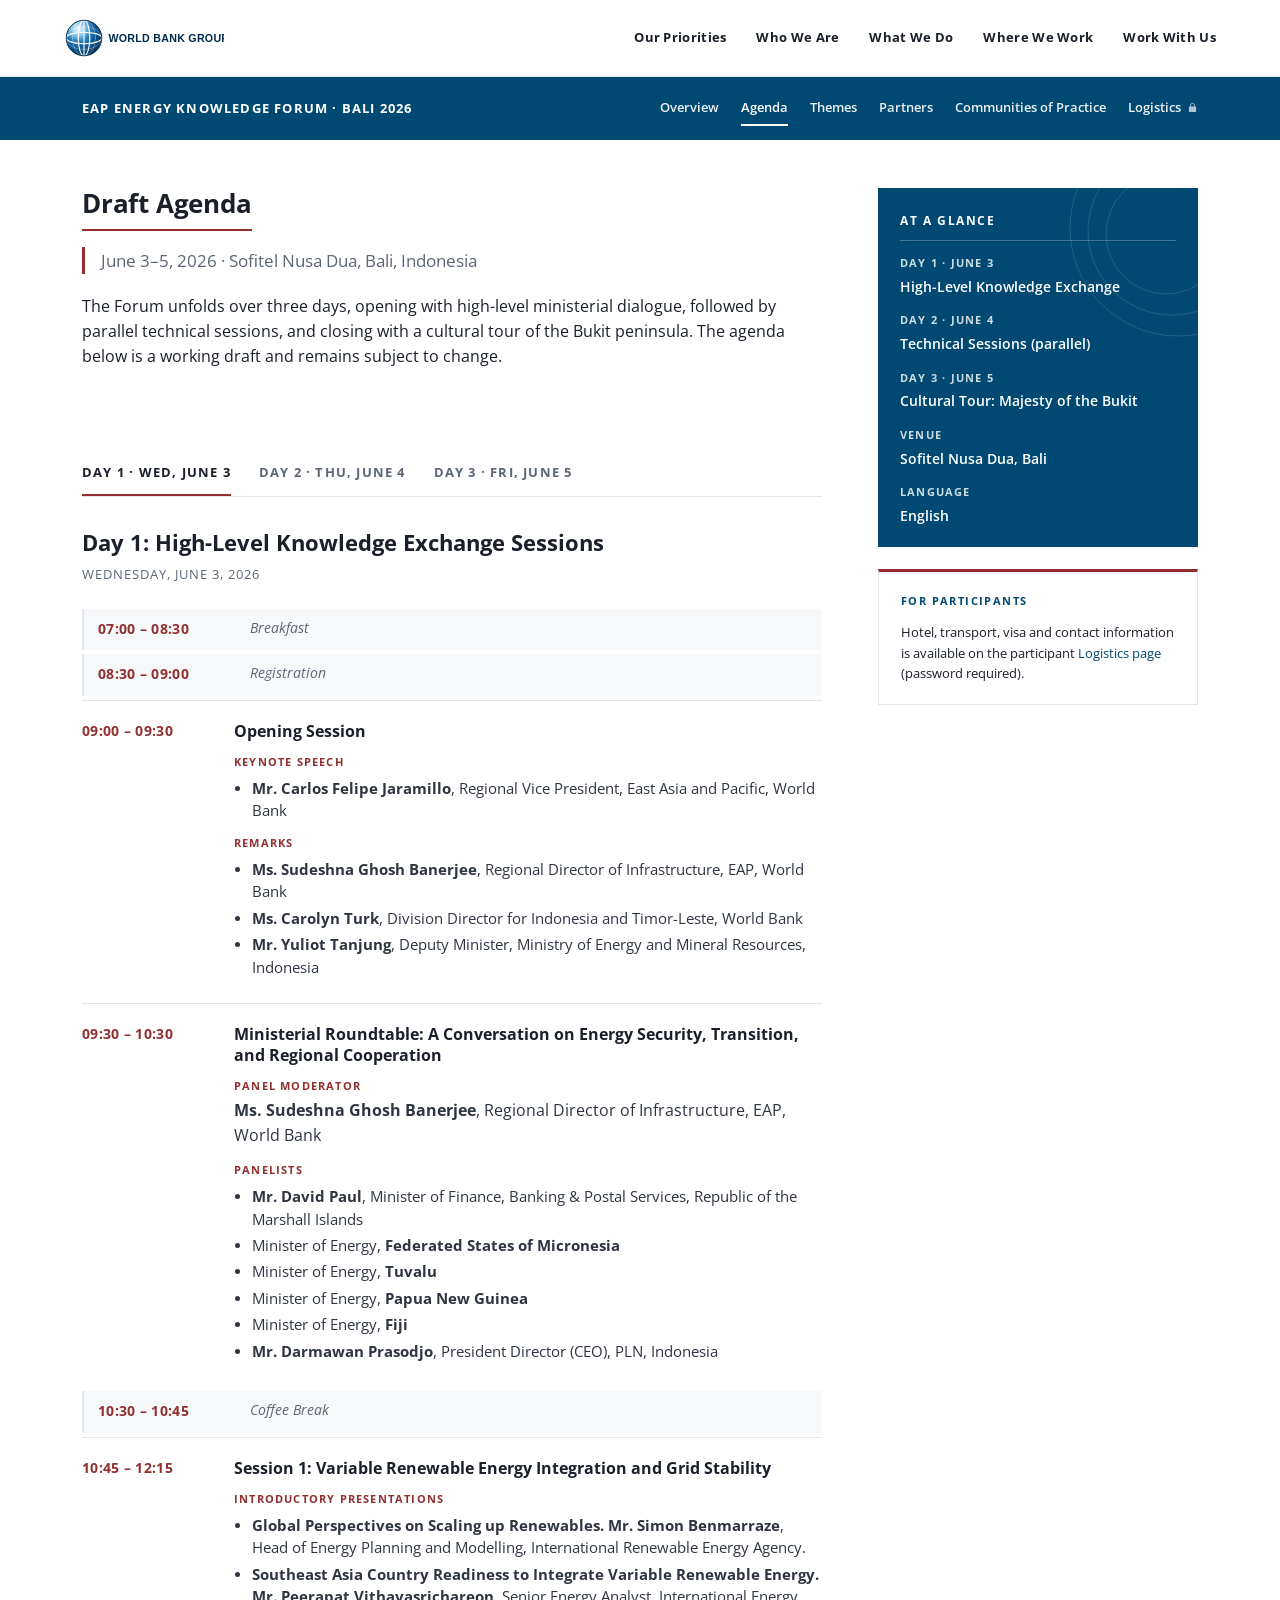
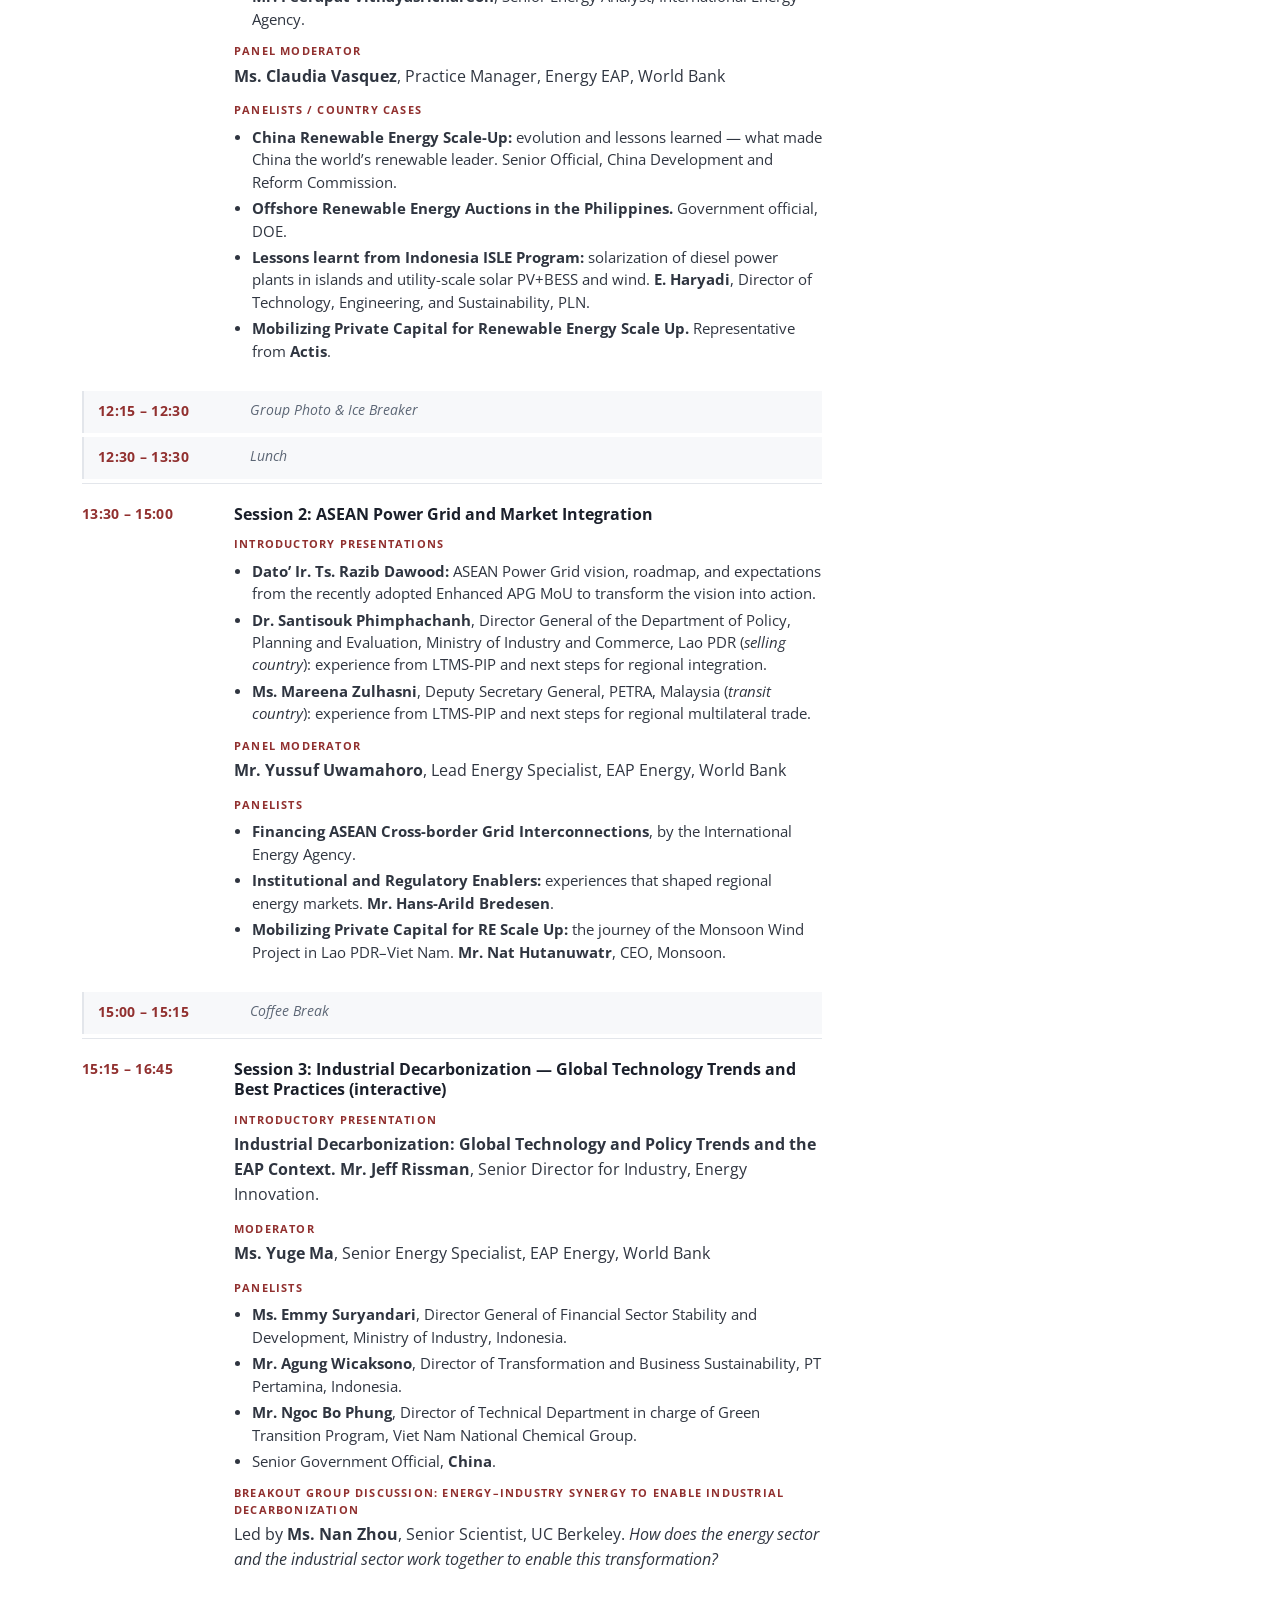
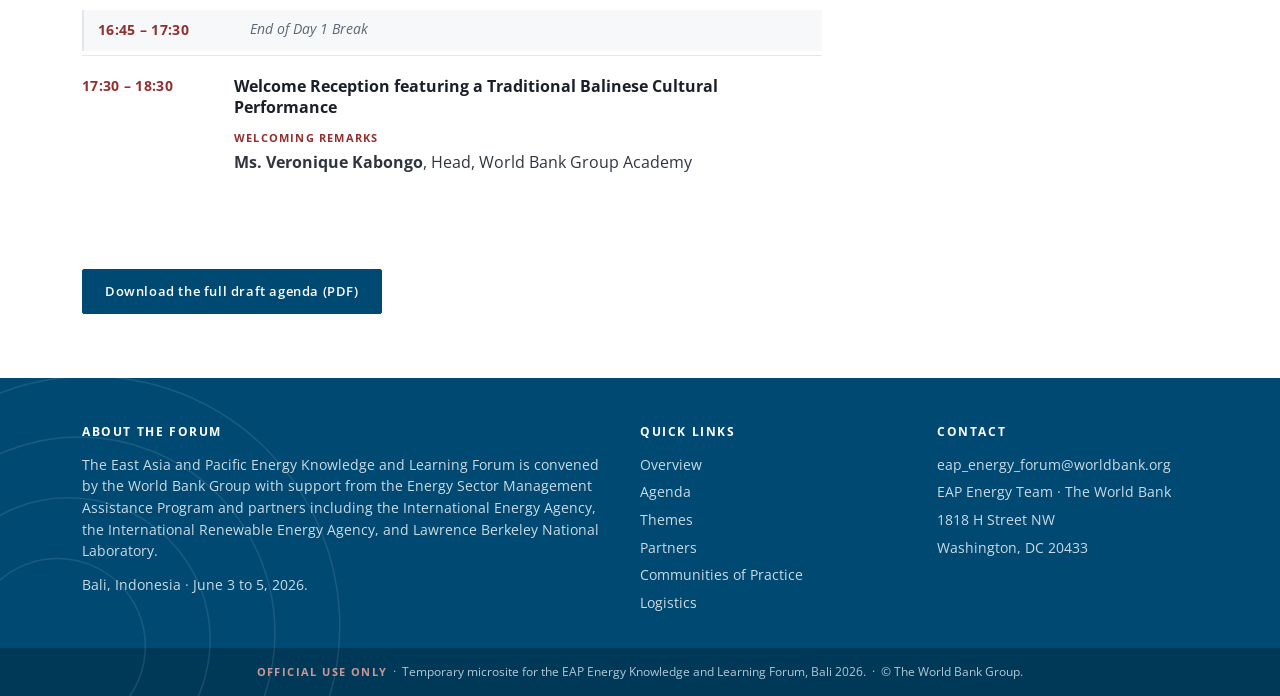
==== commit 6def24ba: "Sync agenda with Bali Forum agenda PDF (Day 1 + Day 2) Day 1: add Carlos Felipe Jaramillo keynote; c" ====
--- a/agenda.html
+++ b/agenda.html
@@ -28,7 +28,7 @@
  <!-- ===== DAY 1 ===== -->
  <section class="day-panel active" id="d1">
  <h3 class="day-title">Day 1: High-Level Knowledge Exchange Sessions</h3>
- <p class="day-subtitle">Wednesday, June 3, 2026 &middot; Master of Ceremony: TBD</p>
+ <p class="day-subtitle">Wednesday, June 3, 2026</p>
 
  <div class="session break">
  <div class="time">07:00 &ndash; 08:30</div>
@@ -36,78 +36,73 @@
  </div>
  <div class="session break">
  <div class="time">08:30 &ndash; 09:00</div>
- <div><div class="title">Registration of participants</div></div>
- </div>
-
- <div class="session">
- <div class="time">09:00 &ndash; 09:20</div>
+ <div><div class="title">Registration</div></div>
+ </div>
+
+ <div class="session">
+ <div class="time">09:00 &ndash; 09:30</div>
  <div class="details">
  <div class="title">Opening Session</div>
- <div class="role">Opening Remarks</div>
+ <div class="role">Keynote Speech</div>
+ <ul>
+ <li><strong>Mr. Carlos Felipe Jaramillo</strong>, Regional Vice President, East Asia and Pacific, World Bank</li>
+ </ul>
+ <div class="role">Remarks</div>
  <ul>
  <li><strong>Ms. Sudeshna Ghosh Banerjee</strong>, Regional Director of Infrastructure, EAP, World Bank</li>
- <li><strong>Ms. Carolyn Turk</strong>, Division Director for Indonesia/Timor-Leste, World Bank</li>
+ <li><strong>Ms. Carolyn Turk</strong>, Division Director for Indonesia and Timor-Leste, World Bank</li>
  <li><strong>Mr. Yuliot Tanjung</strong>, Deputy Minister, Ministry of Energy and Mineral Resources, Indonesia</li>
  </ul>
  </div>
  </div>
 
  <div class="session">
- <div class="time">09:20 &ndash; 10:15</div>
+ <div class="time">09:30 &ndash; 10:30</div>
  <div class="details">
  <div class="title">Ministerial Roundtable: A Conversation on Energy Security, Transition, and Regional Cooperation</div>
  <div class="role">Panel Moderator</div>
- <p><strong>Mr. Ashish Khanna</strong>, Director General, International Solar Alliance</p>
+ <p><strong>Ms. Sudeshna Ghosh Banerjee</strong>, Regional Director of Infrastructure, EAP, World Bank</p>
  <div class="role">Panelists</div>
  <ul>
- <li><strong>Mr. Yuliot Tanjung</strong>, Deputy Minister, Energy and Mineral Resources, Indonesia</li>
  <li><strong>Mr. David Paul</strong>, Minister of Finance, Banking &amp; Postal Services, Republic of the Marshall Islands</li>
  <li>Minister of Energy, <strong>Federated States of Micronesia</strong></li>
  <li>Minister of Energy, <strong>Tuvalu</strong></li>
  <li>Minister of Energy, <strong>Papua New Guinea</strong></li>
  <li>Minister of Energy, <strong>Fiji</strong></li>
- </ul>
- </div>
- </div>
-
- <div class="session break">
- <div class="time">10:15 &ndash; 10:30</div>
+ <li><strong>Mr. Darmawan Prasodjo</strong>, President Director (CEO), PLN, Indonesia</li>
+ </ul>
+ </div>
+ </div>
+
+ <div class="session break">
+ <div class="time">10:30 &ndash; 10:45</div>
  <div><div class="title">Coffee Break</div></div>
  </div>
 
  <div class="session">
- <div class="time">10:30 &ndash; 10:40</div>
- <div class="details">
- <div class="title">Framing the Agenda: Highlighting the Three Focus Business Areas</div>
- <div class="role">Introductory Presentation</div>
- <p><strong>Ms. Claudia Ines Vasquez Suarez</strong>, Practice Manager, EAP Energy, World Bank</p>
- </div>
- </div>
-
- <div class="session">
- <div class="time">10:40 &ndash; 12:10</div>
+ <div class="time">10:45 &ndash; 12:15</div>
  <div class="details">
  <div class="title">Session 1: Variable Renewable Energy Integration and Grid Stability</div>
  <div class="role">Introductory Presentations</div>
  <ul>
- <li><strong>Global perspective on scaling up renewables:</strong> how East Asia is performing compared to the rest of the world, and what really works. <strong>Mr. Simon Benmarraze</strong>, Head of Energy Planning and Modelling, IRENA.</li>
- <li><strong>Southeast Asia country readiness to integrate VRE.</strong> <strong>Mr. Peerapat Vithayasrichareon</strong>, Senior Energy Analyst, IEA.</li>
- </ul>
- <div class="role">Panel Moderator</div>
- <p><strong>Ms. Claudia Ines Vasquez Suarez</strong>, Practice Manager, EAP Energy, World Bank.</p>
- <div class="role">Country cases</div>
- <ul>
- <li><strong>China:</strong> RE scale-up evolution and lessons learned. Senior Official, China NDRC.</li>
- <li><strong>Philippines:</strong> offshore renewable energy auctions. DOE official.</li>
- <li><strong>Indonesia ISLE program:</strong> solarization of diesel plants and utility-scale solar PV+BESS and wind. <strong>E. Haryadi</strong>, Director of Technology, Engineering and Sustainability, PLN.</li>
- <li><strong>Lao PDR and Viet Nam:</strong> mobilizing private capital for the Monsoon Wind project. <strong>M. Nat Hutanuwatr</strong>, CEO, Monsoon.</li>
- </ul>
- </div>
- </div>
-
- <div class="session break">
- <div class="time">12:10 &ndash; 12:30</div>
- <div><div class="title">Group photo and icebreaker</div></div>
+ <li><strong>Global Perspectives on Scaling up Renewables.</strong> <strong>Mr. Simon Benmarraze</strong>, Head of Energy Planning and Modelling, International Renewable Energy Agency.</li>
+ <li><strong>Southeast Asia Country Readiness to Integrate Variable Renewable Energy.</strong> <strong>Mr. Peerapat Vithayasrichareon</strong>, Senior Energy Analyst, International Energy Agency.</li>
+ </ul>
+ <div class="role">Panel Moderator</div>
+ <p><strong>Ms. Claudia Vasquez</strong>, Practice Manager, Energy EAP, World Bank</p>
+ <div class="role">Panelists / Country cases</div>
+ <ul>
+ <li><strong>China Renewable Energy Scale-Up:</strong> evolution and lessons learned &mdash; what made China the world&rsquo;s renewable leader. Senior Official, China Development and Reform Commission.</li>
+ <li><strong>Offshore Renewable Energy Auctions in the Philippines.</strong> Government official, DOE.</li>
+ <li><strong>Lessons learnt from Indonesia ISLE Program:</strong> solarization of diesel power plants in islands and utility-scale solar PV+BESS and wind. <strong>E. Haryadi</strong>, Director of Technology, Engineering, and Sustainability, PLN.</li>
+ <li><strong>Mobilizing Private Capital for Renewable Energy Scale Up.</strong> Representative from <strong>Actis</strong>.</li>
+ </ul>
+ </div>
+ </div>
+
+ <div class="session break">
+ <div class="time">12:15 &ndash; 12:30</div>
+ <div><div class="title">Group Photo &amp; Ice Breaker</div></div>
  </div>
  <div class="session break">
  <div class="time">12:30 &ndash; 13:30</div>
@@ -120,16 +115,17 @@
  <div class="title">Session 2: ASEAN Power Grid and Market Integration</div>
  <div class="role">Introductory Presentations</div>
  <ul>
- <li><strong>Mr. Dato Razid Dawood:</strong> ASEAN Power Grid vision, roadmap, and expectations from the recently adopted Enhanced APG MoU to transform the vision into action.</li>
- <li><strong>Dr. Santisouk Phimphachanh</strong>, Director General, Department of Policy, Planning and Evaluation, Ministry of Industry and Commerce, Lao PDR.</li>
+ <li><strong>Dato&rsquo; Ir. Ts. Razib Dawood:</strong> ASEAN Power Grid vision, roadmap, and expectations from the recently adopted Enhanced APG MoU to transform the vision into action.</li>
+ <li><strong>Dr. Santisouk Phimphachanh</strong>, Director General of the Department of Policy, Planning and Evaluation, Ministry of Industry and Commerce, Lao PDR (<em>selling country</em>): experience from LTMS-PIP and next steps for regional integration.</li>
+ <li><strong>Ms. Mareena Zulhasni</strong>, Deputy Secretary General, PETRA, Malaysia (<em>transit country</em>): experience from LTMS-PIP and next steps for regional multilateral trade.</li>
  </ul>
  <div class="role">Panel Moderator</div>
  <p><strong>Mr. Yussuf Uwamahoro</strong>, Lead Energy Specialist, EAP Energy, World Bank</p>
  <div class="role">Panelists</div>
  <ul>
- <li><strong>Financing ASEAN cross-border grid interconnections</strong>, by the IEA</li>
- <li><strong>Accelerating ASEAN Power Grid Investments:</strong> the role of APGF, by the World Bank and ADB</li>
- <li><strong>The Global Power Pool Playbook:</strong> experiences that shaped regional energy markets, by <strong>Hans-Arild Bredesen</strong></li>
+ <li><strong>Financing ASEAN Cross-border Grid Interconnections</strong>, by the International Energy Agency.</li>
+ <li><strong>Institutional and Regulatory Enablers:</strong> experiences that shaped regional energy markets. <strong>Mr. Hans-Arild Bredesen</strong>.</li>
+ <li><strong>Mobilizing Private Capital for RE Scale Up:</strong> the journey of the Monsoon Wind Project in Lao PDR&ndash;Viet Nam. <strong>Mr. Nat Hutanuwatr</strong>, CEO, Monsoon.</li>
  </ul>
  </div>
  </div>
@@ -142,26 +138,35 @@
  <div class="session">
  <div class="time">15:15 &ndash; 16:45</div>
  <div class="details">
- <div class="title">Session 3: Industrial Decarbonization (interactive)</div>
- <p class="session-sub">Global technology trends and best practices.</p>
+ <div class="title">Session 3: Industrial Decarbonization &mdash; Global Technology Trends and Best Practices (interactive)</div>
  <div class="role">Introductory Presentation</div>
- <p><strong>Mr. Jeff Rissman</strong>, Senior Director for Industry, Energy Innovation. <em>Topic:</em> What is industrial decarbonization, global tech and policy trends, and the EAP context.</p>
+ <p><strong>Industrial Decarbonization: Global Technology and Policy Trends and the EAP Context.</strong> <strong>Mr. Jeff Rissman</strong>, Senior Director for Industry, Energy Innovation.</p>
  <div class="role">Moderator</div>
- <p><strong>Yuge Ma</strong>, Senior Energy Specialist, EAP Energy, World Bank.</p>
- <div class="role">Country-level industrial decarbonization programs</div>
- <ul>
- <li><strong>Indonesia:</strong> <strong>Ms. Emmy Suryandari</strong>, Director General, Financial Sector Stability and Development, Ministry of Industry.</li>
- <li><strong>Viet Nam:</strong> <strong>Ms. Nguy&#7877;n Th&#7883; L&acirc;m Giang</strong>, Director General, Agency for Innovation, Green Transition and Industry Promotion (IGIP), MOIT.</li>
- <li><strong>China:</strong> Government official.</li>
- </ul>
- <div class="role">Breakout discussion</div>
- <p>Energy and industrial-sector participants mixing. Opening quiz on energy&ndash;industry synergy to enable industrial decarbonization, led by <strong>Nan Zhou</strong>, Senior Scientist, UC Berkeley. Group discussion, report-back and feedback.</p>
- </div>
- </div>
-
- <div class="session break">
+ <p><strong>Ms. Yuge Ma</strong>, Senior Energy Specialist, EAP Energy, World Bank</p>
+ <div class="role">Panelists</div>
+ <ul>
+ <li><strong>Ms. Emmy Suryandari</strong>, Director General of Financial Sector Stability and Development, Ministry of Industry, Indonesia.</li>
+ <li><strong>Mr. Agung Wicaksono</strong>, Director of Transformation and Business Sustainability, PT Pertamina, Indonesia.</li>
+ <li><strong>Mr. Ngoc Bo Phung</strong>, Director of Technical Department in charge of Green Transition Program, Viet Nam National Chemical Group.</li>
+ <li>Senior Government Official, <strong>China</strong>.</li>
+ </ul>
+ <div class="role">Breakout group discussion: Energy&ndash;Industry Synergy to Enable Industrial Decarbonization</div>
+ <p>Led by <strong>Ms. Nan Zhou</strong>, Senior Scientist, UC Berkeley. <em>How does the energy sector and the industrial sector work together to enable this transformation?</em></p>
+ </div>
+ </div>
+
+ <div class="session break">
+ <div class="time">16:45 &ndash; 17:30</div>
+ <div><div class="title">End of Day 1 Break</div></div>
+ </div>
+
+ <div class="session">
  <div class="time">17:30 &ndash; 18:30</div>
- <div><div class="title">Welcome Reception featuring a Traditional Balinese Cultural Performance</div></div>
+ <div class="details">
+ <div class="title">Welcome Reception featuring a Traditional Balinese Cultural Performance</div>
+ <div class="role">Welcoming Remarks</div>
+ <p><strong>Ms. Veronique Kabongo</strong>, Head, World Bank Group Academy</p>
+ </div>
  </div>
  </section>
 
@@ -178,15 +183,15 @@
  <div class="session">
  <div class="time">09:00 &ndash; 10:30</div>
  <div class="details">
- <div class="title">Session A1: Utility Digitalization and Grid Reinforcement for VRE Uptake</div>
- <p><em>&ldquo;The renewable-ready utility of the future&rdquo;</em></p>
- <div class="role">Panel Moderator</div>
- <p><strong>Jose Andres Detomasi</strong>, Senior Energy Specialist, World Bank</p>
- <ul>
- <li><strong>KEPCO (Korea):</strong> Setting the benchmark for grid digitalization in Asia. <strong>Youngsung Park</strong>, General Manager, Global Business Department.</li>
- <li><strong>NSMO (Viet Nam):</strong> Transmission system digitalization for high VRE uptake.</li>
- <li><strong>Tata Power Delhi:</strong> Digitalization for distribution utility turnaround, loss reduction, and RE scale-up. <strong>Tarun Batra</strong>, Head of Digital and IT, Tata Power-DDL.</li>
- <li><strong>PLN Indonesia:</strong> Building a smart, solar-ready grid (ADMS and DER strategy). <strong>Arsyadany Ghana Akmalaputri</strong>, Director of Distribution, PLN.</li>
+ <div class="title">Session 4A: Utility Digitalization and Grid Reinforcement for Enhanced VRE Uptake</div>
+ <p><em>The VRE-ready utility of the future</em> &middot; <em>Parallel session</em></p>
+ <div class="role">Panel Moderator</div>
+ <p><strong>Mr. Nicolas Sans</strong>, Lead Energy Specialist, EAP, World Bank</p>
+ <ul>
+ <li><strong>Setting the Benchmark for Grid Digitalization in Asia &mdash; Case of KEPCO:</strong> what does a world-class digital utility look like?</li>
+ <li><strong>Transmission System Digitalization for High Uptake of Renewable Energy Integration &mdash; Case of Viet Nam.</strong> <strong>Mr. Nguyen Duc Ninh</strong>, President and CEO, NSMO.</li>
+ <li><strong>Digitalization for Distribution Utility Turnaround, Loss Reduction and RE Scale Up &mdash; Case of Tata Power Delhi.</strong> <strong>Mr. Tarun Batra</strong>, Head of Digital &amp; Information Technology (D&amp;IT), Tata Power Delhi Distribution Limited (Tata Power-DDL).</li>
+ <li><strong>Building a Smart, Solar-Ready Grid &mdash; Case of PLN:</strong> PLN&rsquo;s ADMS and DER strategy &mdash; a realistic, phased approach. <strong>Ms. Arsyadany Ghana Akmalaputri</strong>, Director of Distribution, PLN.</li>
  </ul>
  </div>
  </div>
@@ -194,12 +199,13 @@
  <div class="session">
  <div class="time">09:00 &ndash; 10:30</div>
  <div class="details">
- <div class="title">Session B1: ASEAN Power Grid and Market Integration (parallel)</div>
- <div class="role">Panel Moderator</div>
- <p><strong>Shani Nadhila</strong>, Manager, PIN, ACE</p>
- <ul>
- <li><strong>APG Subsea Cable:</strong> Project development and financing. <strong>Andrea Meola</strong>, Global Markets and Business Development Director, CESI.</li>
- <li><strong>Korea Power Exchange:</strong> Operational experience. <strong>Byoungyoon Shin</strong>, Senior Manager, System Operation Division, KPX.</li>
+ <div class="title">Session 4B: Unlocking ASEAN Power Trade through Subsea Interconnections</div>
+ <p><em>Parallel session</em></p>
+ <div class="role">Panel Moderator</div>
+ <p><strong>Ms. Shani Nadhila</strong>, Manager, PIN, ACE</p>
+ <ul>
+ <li><strong>APG Subsea Cable Project Development and Financing.</strong> <strong>Mr. Andrea Meola</strong>, Global Markets &amp; Business Development Director, CESI.</li>
+ <li><strong>Case Study: Operational Experience from Korea Power Exchange (KPX).</strong> <strong>Mr. Byoungyoon Shin</strong>, Senior Manager, System Operation Division, KPX.</li>
  </ul>
  </div>
  </div>
@@ -212,14 +218,15 @@
  <div class="session">
  <div class="time">10:45 &ndash; 12:30</div>
  <div class="details">
- <div class="title">Session A2: Innovative Financing Solutions from MDBs and Climate Financing</div>
- <div class="role">Panel Moderator</div>
- <p><strong>Zayra Romo</strong></p>
- <ul>
- <li><strong>Financial Innovation for Development:</strong> major innovative treasury instruments to support energy transition and industrial decarbonization in EAP. World Bank Treasury Team.</li>
- <li><strong>Innovative financing platforms for low-carbon investments,</strong> by IFC and MIGA.</li>
- <li><strong>Climate finance opportunities:</strong> CIF and GEF.</li>
- <li><strong>PLN&rsquo;s innovative financing solutions.</strong> <strong>Bu Maya Rani Puspita</strong>, Head of Finance Division, PLN.</li>
+ <div class="title">Session 5A: Innovative Financing Solutions from MDBs and Climate Financing</div>
+ <p><em>Parallel session</em></p>
+ <div class="role">Panel Moderator</div>
+ <p><strong>Ms. Zayra Romo</strong>, Lead Energy Specialist, EAP, World Bank</p>
+ <ul>
+ <li><strong>Financial Innovation for Development</strong> to support energy transition and industrial decarbonization in EAP. World Bank Treasury Team.</li>
+ <li><strong>Innovative Financing Platforms for Low-Carbon Investments</strong>, by IFC and MIGA.</li>
+ <li><strong>Climate Finance Opportunities</strong>, by the CIF Secretariat and the GEF Secretariat.</li>
+ <li><strong>Case Study of PLN&rsquo;s Innovative Financing Solutions.</strong> <strong>Ms. Maya Rani Puspita</strong>, Head of Finance Division, PLN.</li>
  </ul>
  </div>
  </div>
@@ -227,20 +234,19 @@
  <div class="session">
  <div class="time">10:45 &ndash; 12:30</div>
  <div class="details">
- <div class="title">Session B2: Financing Mechanisms for Low-Carbon Investment and Industrial Decarbonization (parallel)</div>
- <div class="role">Panel Moderator</div>
- <p><strong>Xiaodong Wang</strong>, EAP, World Bank</p>
- <div class="role">Lead Presentation</div>
- <p><strong>Financial intermediaries&rsquo; role</strong> in enabling nationwide industrial-park decarbonization and innovative low-carbon technologies. <strong>Mr. Hao Chang</strong>, Deputy Director General, Department of Corporate Finance, Huaxia Bank, and <strong>Ms. Ling Peng</strong>, Co-Director, Green Finance Center, Huaxia Bank.</p>
- <div class="role">Country funds</div>
- <p>Clients introduce their projects and react to the China experience, with Q&amp;A.</p>
- <ul>
- <li><strong>Indonesia:</strong> Industrial Competitiveness and Decarbonization Fund (ICDF). Bank Mandiri and Ministry of Industry.</li>
- <li><strong>Viet Nam:</strong> National Energy Efficiency Fund (VNEEF). <strong>Mr. Dung</strong>, Deputy Director General, IGIP, MOIT.</li>
- <li><strong>Philippines:</strong> Energy and Industrial Transformation Fund (EITF). <strong>Mr. Micheal O. de Jesus</strong>, CEO, Development Bank of the Philippines.</li>
+ <div class="title">Session 5B: Financing Mechanisms for Low-Carbon Investment and Industrial Decarbonization</div>
+ <p><em>Parallel session</em></p>
+ <div class="role">Panel Moderator</div>
+ <p><strong>Ms. Xiaodong Wang</strong>, Lead Energy Specialist, EAP, World Bank</p>
+ <div class="role">Presentations</div>
+ <ul>
+ <li><strong>Financial Intermediaries&rsquo; Role to Enable Nationwide Industrial Park Decarbonization and Innovative Low-Carbon Technologies.</strong> <strong>Mr. Hao Chang</strong>, Deputy Director General, Department of Corporate Finance, Huaxia Bank, and <strong>Ms. Ling Peng</strong>, Co-Director, Green Finance Center, Huaxia Bank, China.</li>
+ <li><strong>Philippines Energy and Industrial Transformation Fund (EITF).</strong> <strong>Mr. Micheal O. de Jesus</strong>, CEO, Development Bank of the Philippines.</li>
+ <li><strong>Vietnam National Energy Efficiency Fund (VNEEF).</strong> <strong>Mr. Hoang Viet Dung</strong>, Official, Ministry of Industry and Trade (MOIT), Viet Nam.</li>
+ <li><strong>Indonesia Industrial Competitiveness and Decarbonization Fund (ICDF).</strong> Bank Mandiri, Indonesia.</li>
  </ul>
  <div class="role">Breakout discussion on scalable financing models</div>
- <p>Opening quiz on ESCO and platform financing, led by <strong>Bo Shen</strong>, Senior Scientist, UC Berkeley. Group discussion mixing clients and experts, with report-back and feedback.</p>
+ <p>Opening talk on <em>ESCO and platform financing model</em> by <strong>Mr. Bo Shen</strong>, Senior Scientist, University of California, Berkeley. Group discussion, report-back and session conclusion.</p>
  </div>
  </div>
 
@@ -252,17 +258,17 @@
  <div class="session">
  <div class="time">13:30 &ndash; 15:00</div>
  <div class="details">
- <div class="title">Session 4: Last-Mile Grid and Off-Grid Electrification for Pacific Islands</div>
- <div class="role">Panel Moderator</div>
- <p><strong>Mariano Salto</strong></p>
- <div class="role">Lead Presentation</div>
- <p><strong>Reaching the Unserved:</strong> strategies for last-mile electrification using cost-effective technology solutions. World Bank case studies from Small Island Developing States (SIDS). <strong>Zubair Sadeque</strong>, Global Energy Policy and Regulations Unit.</p>
- <div class="role">Panelists</div>
- <ul>
- <li><strong>Republic of the Marshall Islands:</strong> electrification project status and lessons learnt. Government official.</li>
- <li><strong>Indonesia:</strong> successful electrification of the outer islands. <strong>Arsyadany Ghana Akmalaputri</strong>, Director of Distribution, PLN.</li>
- <li><strong>Philippines:</strong> island electrification.</li>
- <li><strong>Fiji:</strong> electrification experience (or FSM Electrification project).</li>
+ <div class="title">Session 6: Last-Mile Grid and Off-Grid Electrification for Pacific Islands</div>
+ <div class="role">Panel Moderator</div>
+ <p><strong>Mr. Mariano Salto</strong>, Senior Energy Specialist, EAP, World Bank</p>
+ <div class="role">Presentation</div>
+ <p><strong>Reaching the Unserved &mdash; Strategies for Last-Mile Electrification using Cost-Effective Technology Solutions:</strong> World Bank case studies from Small Island Developing States (SIDS). <strong>Mr. Zubair Sadeque</strong>, Global Energy Policy and Regulations Unit.</p>
+ <div class="role">Panelists / Country cases</div>
+ <ul>
+ <li><strong>Electrification lessons learnt from RMI</strong>, by RMI Government official.</li>
+ <li><strong>Electrification lessons learnt from Indonesian Outer Islands</strong>, by <strong>Ms. Arsyadany Ghana Akmalaputri</strong>, Director of Distribution, PLN.</li>
+ <li><strong>Electrification lessons learnt from the Philippines&rsquo; Islands</strong>, by DOE of the Philippines.</li>
+ <li><strong>Electrification lessons learnt from Fiji</strong>, by Fiji Government Official.</li>
  </ul>
  </div>
  </div>
@@ -275,13 +281,15 @@
  <div class="session">
  <div class="time">15:15 &ndash; 16:30</div>
  <div class="details">
- <div class="title">Launch of the Communities of Practice (CoP)</div>
- <div class="role">Introductory Keynote</div>
- <p><strong>V&eacute;ronique Kabongo</strong>, Head, Knowledge Engagement and Learning Global Unit, World Bank.</p>
- <ul>
- <li>Identify priority themes: ASEAN Power Grid, Renewable Energy, Industrial Decarbonization</li>
+ <div class="title">Session 7: Launch of the Communities of Practice (CoP)</div>
+ <div class="role">Moderators</div>
+ <ul>
+ <li><strong>Ms. Veronique Kabongo</strong>, Head, World Bank Group Academy</li>
+ <li><strong>Ms. Claudia Vasquez</strong>, Practice Manager, Energy EAP, World Bank</li>
+ </ul>
+ <ul>
+ <li>Identify priority themes: ASEAN Power Grid, Renewable Energy, and Industrial Decarbonization</li>
  <li>Identify champions to support the CoP</li>
- <li>CoP start-up survey &middot; CoP group photo</li>
  </ul>
  </div>
  </div>
--- a/css/styles.css
+++ b/css/styles.css
@@ -60,9 +60,7 @@
    ============================================================ */
 .wb-topbar { background: var(--paper); border-bottom: 1px solid var(--rule); }
 .wb-topbar-inner {
-  max-width: var(--content-max);
-  margin: 0 auto;
-  padding: 18px 32px;
+  padding: 18px 64px;
   display: flex;
   align-items: center;
   justify-content: space-between;
@@ -189,13 +187,33 @@
   background: var(--paper);
   position: relative;
   overflow: hidden;
+  display: flex;
+  flex-direction: column;
+  min-height: 540px;
 }
 .hero-split-right .hero-photo {
   width: 100%;
-  height: 100%;
-  min-height: 540px;
+  flex: 1 1 auto;
+  min-height: 0;
   object-fit: cover;
   display: block;
+  transition: opacity 600ms ease;
+}
+.hero-split-right .hero-photo-credit {
+  flex: 0 0 auto;
+  background: var(--paper-2);
+  color: var(--ink-soft);
+  font-size: 12px;
+  font-weight: 600;
+  letter-spacing: 0.5px;
+  padding: 12px 20px;
+  text-align: left;
+  border-top: 1px solid var(--rule);
+  transition: opacity 600ms ease;
+}
+.hero-split-right.is-fading .hero-photo,
+.hero-split-right.is-fading .hero-photo-credit {
+  opacity: 0;
 }
 .hero-split-right .hero-photo-credit {
   position: absolute;
@@ -504,6 +522,256 @@
 }
 
 /* ============================================================
+   THEMES INFOGRAPHIC (themes.html)
+   ============================================================ */
+.themes-info { margin: 24px 0 36px; padding: 0; }
+.themes-info-tier {
+  border-radius: 8px;
+  padding: 22px 22px 20px;
+  position: relative;
+}
+.themes-info-tier--focus {
+  background: var(--wb-corp-10);
+  border: 1px solid var(--wb-corp-20);
+}
+.themes-info-tier--enabler {
+  background: var(--wb-infra-10);
+  border: 1px solid var(--wb-infra-50);
+}
+.themes-info-tier-head {
+  display: flex;
+  align-items: center;
+  gap: 16px;
+  margin-bottom: 18px;
+}
+.themes-info-tier-count {
+  font-size: 56px;
+  font-weight: 800;
+  line-height: 0.9;
+  letter-spacing: -2px;
+}
+.themes-info-tier--focus .themes-info-tier-count { color: var(--wb-corp); }
+.themes-info-tier--enabler .themes-info-tier-count { color: var(--wb-infra); }
+.themes-info-tier-text { display: flex; flex-direction: column; gap: 2px; }
+.themes-info-tier-eyebrow {
+  font-size: 13px;
+  font-weight: 800;
+  letter-spacing: 1.4px;
+  text-transform: uppercase;
+}
+.themes-info-tier--focus .themes-info-tier-eyebrow { color: var(--wb-corp); }
+.themes-info-tier--enabler .themes-info-tier-eyebrow { color: var(--wb-infra); }
+.themes-info-tier-sub { font-size: 13.5px; color: var(--muted); }
+
+.themes-info-tiles {
+  display: grid;
+  grid-template-columns: repeat(3, 1fr);
+  gap: 14px;
+}
+.themes-info-tile {
+  background: var(--paper);
+  border: 1px solid var(--rule);
+  border-radius: 6px;
+  padding: 18px 18px 16px;
+  display: flex;
+  flex-direction: column;
+  text-decoration: none;
+  color: inherit;
+  transition: border-color 180ms, transform 180ms, box-shadow 180ms;
+}
+.themes-info-tile:hover {
+  border-color: var(--ink);
+  transform: translateY(-1px);
+  box-shadow: 0 2px 10px rgba(26,31,42,0.06);
+  text-decoration: none;
+}
+.themes-info-tile-head {
+  display: flex;
+  align-items: center;
+  justify-content: space-between;
+  margin-bottom: 12px;
+}
+.themes-info-tile-icon {
+  width: 30px;
+  height: 30px;
+  flex-shrink: 0;
+}
+.themes-info-tier--focus .themes-info-tile-icon { color: var(--wb-corp); }
+.themes-info-tier--enabler .themes-info-tile-icon { color: var(--wb-infra); }
+.themes-info-tile-num {
+  font-size: 12px;
+  font-weight: 800;
+  letter-spacing: 1.6px;
+  color: var(--muted-2);
+  font-variant-numeric: tabular-nums;
+}
+.themes-info-tile-title {
+  font-size: 14.5px;
+  font-weight: 700;
+  line-height: 1.3;
+  margin: 0 0 8px;
+  color: var(--ink);
+  min-height: calc(1.3em * 3);
+}
+.themes-info-tile-blurb {
+  font-size: 13px;
+  line-height: 1.5;
+  color: var(--muted);
+  margin: 0 0 12px;
+  flex: 1;
+  min-height: calc(1.5em * 4);
+}
+.themes-info-tile-link {
+  font-size: 11px;
+  font-weight: 800;
+  letter-spacing: 1.4px;
+  text-transform: uppercase;
+  text-decoration: none;
+}
+.themes-info-tier--focus .themes-info-tile-link { color: var(--wb-corp); }
+.themes-info-tier--enabler .themes-info-tile-link { color: var(--wb-infra); }
+.themes-info-tile:hover .themes-info-tile-link { text-decoration: underline; }
+
+.themes-info-connector {
+  height: 26px;
+  margin: 0 22px;
+  color: var(--muted-2);
+}
+.themes-info-connector svg { width: 100%; height: 100%; display: block; }
+
+@media (max-width: 980px) {
+  .themes-info-tiles { grid-template-columns: 1fr; }
+  .themes-info-tier-count { font-size: 44px; }
+  .themes-info-connector { height: 18px; }
+  .themes-info-tile-title { min-height: 0; }
+  .themes-info-tile-blurb { min-height: 0; }
+}
+
+/* ============================================================
+   COP INFOGRAPHIC (communities.html — Priority themes)
+   ============================================================ */
+.cop-info {
+  margin: 24px 0 32px;
+  border-radius: 8px;
+  overflow: hidden;
+  border: 1px solid var(--rule);
+}
+.cop-info-head {
+  display: flex;
+  align-items: center;
+  justify-content: space-between;
+  gap: 24px;
+  padding: 18px 24px 16px;
+  background: var(--wb-corp);
+  color: #fff;
+}
+.cop-info-head-text { display: flex; flex-direction: column; gap: 4px; }
+.cop-info-head-eyebrow {
+  font-size: 13px;
+  font-weight: 800;
+  letter-spacing: 1.6px;
+  text-transform: uppercase;
+  color: #fff;
+}
+.cop-info-head-sub {
+  font-size: 13px;
+  color: rgba(255,255,255,0.82);
+  line-height: 1.5;
+  max-width: 60ch;
+}
+.cop-info-head-count {
+  font-size: 48px;
+  font-weight: 800;
+  line-height: 0.9;
+  letter-spacing: -2px;
+  color: #fff;
+}
+.cop-info-network {
+  background: var(--wb-corp-10);
+  padding: 14px 24px 8px;
+  color: var(--wb-corp);
+}
+.cop-info-network svg { display: block; width: 100%; height: 40px; }
+.cop-info-tiles {
+  display: grid;
+  grid-template-columns: repeat(3, 1fr);
+  background: var(--paper);
+}
+.cop-info-tile {
+  padding: 22px 22px 22px;
+  border-right: 1px solid var(--rule);
+  border-top: 1px solid var(--rule);
+  display: flex;
+  flex-direction: column;
+}
+.cop-info-tile:last-child { border-right: none; }
+.cop-info-tile-icon {
+  width: 40px;
+  height: 40px;
+  color: var(--wb-corp);
+  margin-bottom: 14px;
+}
+.cop-info-tile-title {
+  font-size: 17px;
+  font-weight: 800;
+  letter-spacing: -0.15px;
+  line-height: 1.25;
+  margin: 0 0 8px;
+  color: var(--ink);
+  min-height: calc(1.25em * 2);
+}
+.cop-info-tile-blurb {
+  font-size: 13.5px;
+  line-height: 1.55;
+  color: var(--muted);
+  margin: 0 0 16px;
+  flex: 1;
+  min-height: calc(1.55em * 3);
+}
+.cop-info-tile-meta {
+  display: inline-flex;
+  align-items: center;
+  gap: 9px;
+  font-size: 11px;
+  font-weight: 700;
+  letter-spacing: 1.4px;
+  text-transform: uppercase;
+  color: var(--wb-corp);
+}
+.cop-info-tile-pulse {
+  position: relative;
+  width: 8px;
+  height: 8px;
+  border-radius: 50%;
+  background: var(--wb-infra);
+  flex-shrink: 0;
+}
+.cop-info-tile-pulse::before {
+  content: "";
+  position: absolute;
+  inset: 0;
+  border-radius: 50%;
+  border: 2px solid var(--wb-infra);
+  animation: cop-pulse 2.4s ease-out infinite;
+}
+@keyframes cop-pulse {
+  0%   { transform: scale(0.6); opacity: 0.7; }
+  100% { transform: scale(2.4); opacity: 0; }
+}
+@media (prefers-reduced-motion: reduce) {
+  .cop-info-tile-pulse::before { animation: none; }
+}
+@media (max-width: 980px) {
+  .cop-info-tiles { grid-template-columns: 1fr; }
+  .cop-info-tile { border-right: none; }
+  .cop-info-tile:last-child { border-bottom: none; }
+  .cop-info-network { display: none; }
+  .cop-info-head-count { font-size: 36px; }
+  .cop-info-tile-title { min-height: 0; }
+  .cop-info-tile-blurb { min-height: 0; }
+}
+
+/* ============================================================
    COP BAND
    ============================================================ */
 .band { background: var(--wb-corp); color: #fff; position: relative; overflow: hidden; }
@@ -632,6 +900,145 @@
   color: inherit;
   text-decoration: none;
   transition: background .15s, transform .15s;
+}
+
+/* ============================================================
+   ABOUT + NEWS SPLIT (homepage)
+   ============================================================ */
+.about-news-split {
+  display: grid;
+  grid-template-columns: minmax(0, 320px) minmax(0, 1fr);
+  gap: 48px;
+  align-items: start;
+}
+.about-side { padding-right: 12px; border-right: 1px solid var(--rule); padding-right: 32px; }
+.about-side .kicker { margin-bottom: 12px; }
+.about-side-title {
+  font-size: 22px;
+  font-weight: 700;
+  line-height: 1.3;
+  letter-spacing: -0.2px;
+  color: var(--ink);
+  margin: 0 0 18px;
+}
+.about-side .story-body p {
+  font-size: 14.5px;
+  line-height: 1.6;
+  color: var(--muted);
+  margin: 0;
+}
+.news-side { min-width: 0; }
+.news-side .news-header { grid-template-columns: 1fr auto; }
+.news-side .news-header h2.display { font-size: 26px; line-height: 1.2; }
+.news-side .news-header .lead-2 { font-size: 14.5px; }
+
+@media (max-width: 980px) {
+  .about-news-split { grid-template-columns: 1fr; gap: 32px; }
+  .about-side { border-right: none; padding-right: 0; padding-bottom: 28px; border-bottom: 1px solid var(--rule); }
+}
+
+/* ============================================================
+   NEWS FEED — category tabs at top, 3-card panel below
+   ============================================================ */
+.news-feed { display: flex; flex-direction: column; gap: 22px; }
+
+.news-feed-tabs {
+  display: flex;
+  flex-wrap: wrap;
+  gap: 10px;
+  padding-bottom: 18px;
+  border-bottom: 1px solid var(--rule);
+}
+.news-feed-tab {
+  font-family: inherit;
+  font-size: 11px;
+  font-weight: 800;
+  letter-spacing: 1.4px;
+  text-transform: uppercase;
+  color: var(--wb-infra);
+  background: transparent;
+  padding: 7px 14px;
+  border: 1px solid var(--wb-infra);
+  border-radius: 2px;
+  cursor: pointer;
+  transition: background .25s, color .25s, transform .15s;
+}
+.news-feed-tab:hover { background: var(--wb-infra-10); }
+.news-feed-tab.is-active {
+  background: var(--wb-infra);
+  color: #fff;
+}
+
+.news-feed-panels {
+  position: relative;
+  min-height: 220px;
+}
+.news-feed-panel {
+  position: absolute;
+  inset: 0;
+  display: grid;
+  grid-template-columns: repeat(3, 1fr);
+  gap: 16px;
+  opacity: 0;
+  visibility: hidden;
+  pointer-events: none;
+  transition: opacity 350ms ease, visibility 350ms;
+}
+.news-feed-panel.is-active {
+  opacity: 1;
+  visibility: visible;
+  pointer-events: auto;
+  position: relative;
+}
+.news-feed-panel .news-card {
+  display: flex;
+  flex-direction: column;
+  background: var(--paper);
+  border: 1px solid var(--rule);
+  border-right: 1px solid var(--rule);
+  border-bottom: 1px solid var(--rule);
+  border-radius: 4px;
+  padding: 20px 20px 18px;
+  color: inherit;
+  text-decoration: none;
+  transition: background .15s, border-color .15s, transform .15s;
+}
+.news-feed-panel .news-card:hover {
+  background: var(--paper-2);
+  border-color: var(--wb-infra);
+}
+.news-feed-panel .news-card:hover h3 { color: var(--wb-infra); }
+.news-feed-panel .news-card h3 {
+  font-size: 16px;
+  font-weight: 700;
+  line-height: 1.32;
+  margin: 0 0 10px;
+  color: var(--ink);
+  letter-spacing: -0.1px;
+  transition: color .15s;
+}
+.news-feed-panel .news-card p {
+  font-size: 13.5px;
+  line-height: 1.55;
+  color: var(--muted);
+  margin: 0 0 14px;
+  flex: 1;
+}
+.news-feed-panel .news-card .news-source {
+  display: block;
+  font-size: 11px;
+  font-weight: 700;
+  letter-spacing: 0.6px;
+  text-transform: uppercase;
+  color: var(--muted-2);
+}
+
+@media (max-width: 900px) {
+  .news-feed-panel { grid-template-columns: 1fr; }
+  .news-feed-panels { min-height: 0; }
+}
+@media (prefers-reduced-motion: reduce) {
+  .news-feed-panel { transition: none; }
 }
 .news-card:hover {
   background: var(--paper-2);
@@ -1136,9 +1543,10 @@
    RESPONSIVE
    ============================================================ */
 @media (max-width: 980px) {
+  .wb-topbar-inner { padding: 16px 28px; }
   .hero-split { grid-template-columns: 1fr; }
-  .hero-split-right { display: block; height: 280px; min-height: 0; }
-  .hero-split-right .hero-photo { min-height: 0; height: 280px; }
+  .hero-split-right { height: auto; min-height: 0; }
+  .hero-split-right .hero-photo { height: 280px; flex: 0 0 280px; }
   .hero-split-left::after { display: none; }
   .hero-split-left { padding: 44px 28px; }
   .hero-split h1 { font-size: 32px; }
@@ -1154,7 +1562,7 @@
   .wb-footer-inner { grid-template-columns: 1fr; }
 }
 @media (max-width: 720px) {
-  .wb-topbar-inner { flex-direction: column; align-items: flex-start; gap: 14px; padding: 14px 20px; }
+  .wb-topbar-inner { flex-direction: column; align-items: flex-start; gap: 14px; padding: 14px 22px; }
   .wb-topnav { flex-wrap: wrap; gap: 14px 22px; }
   .wb-eventnav-inner { flex-direction: column; align-items: flex-start; gap: 10px; padding: 12px 20px; }
   .wb-eventnav-links { gap: 14px; }
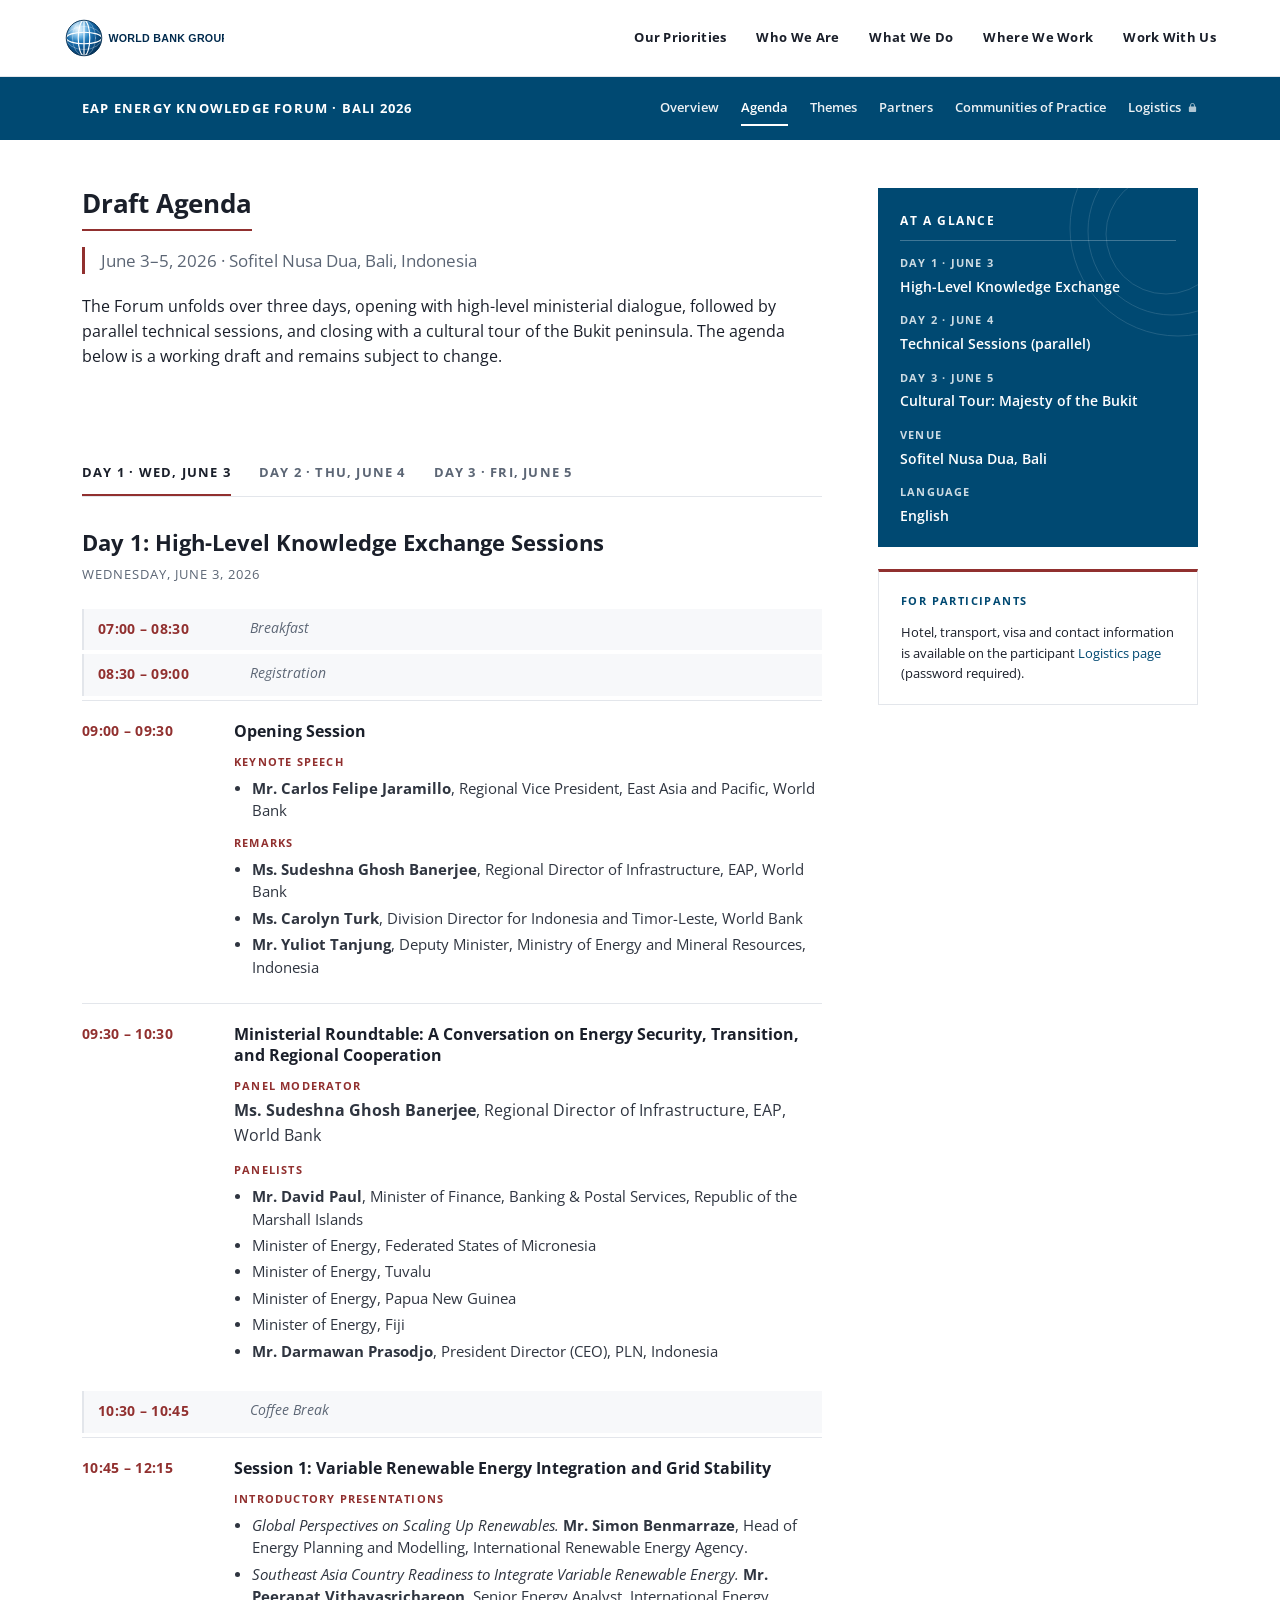
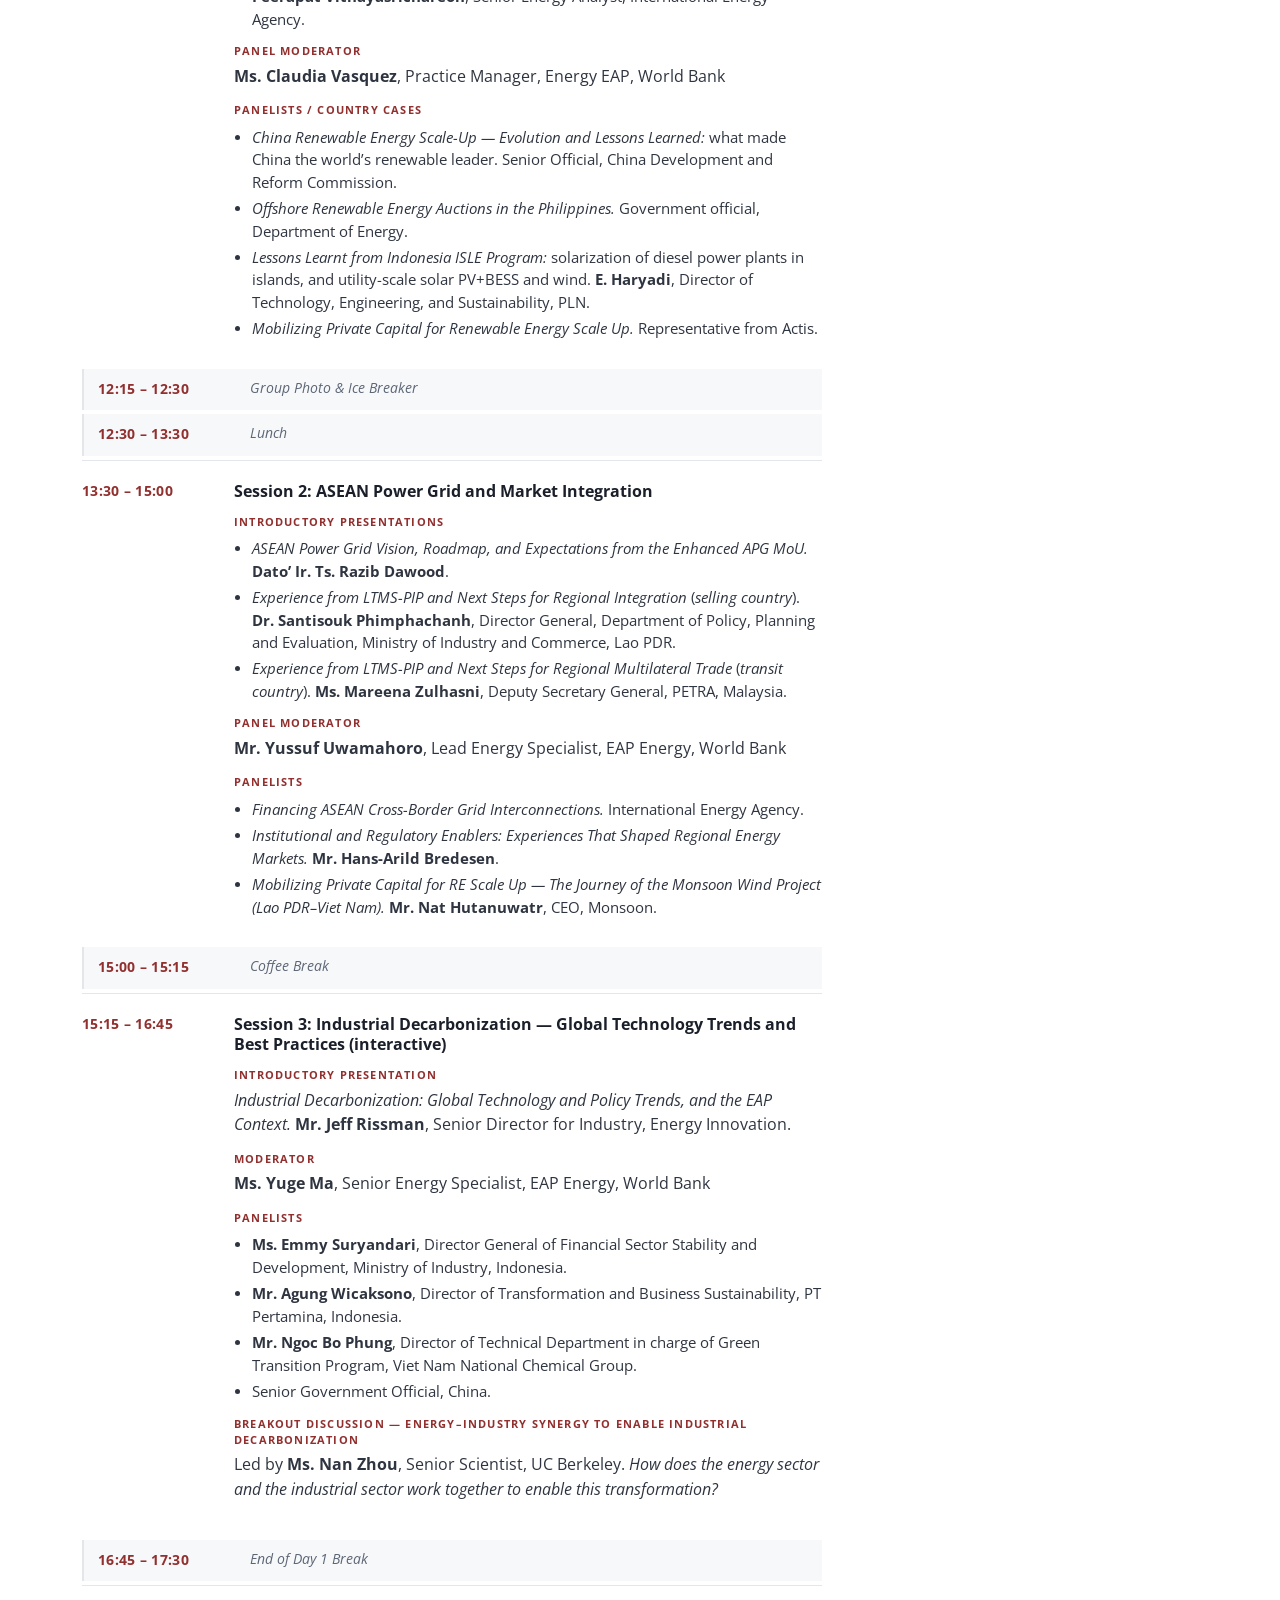
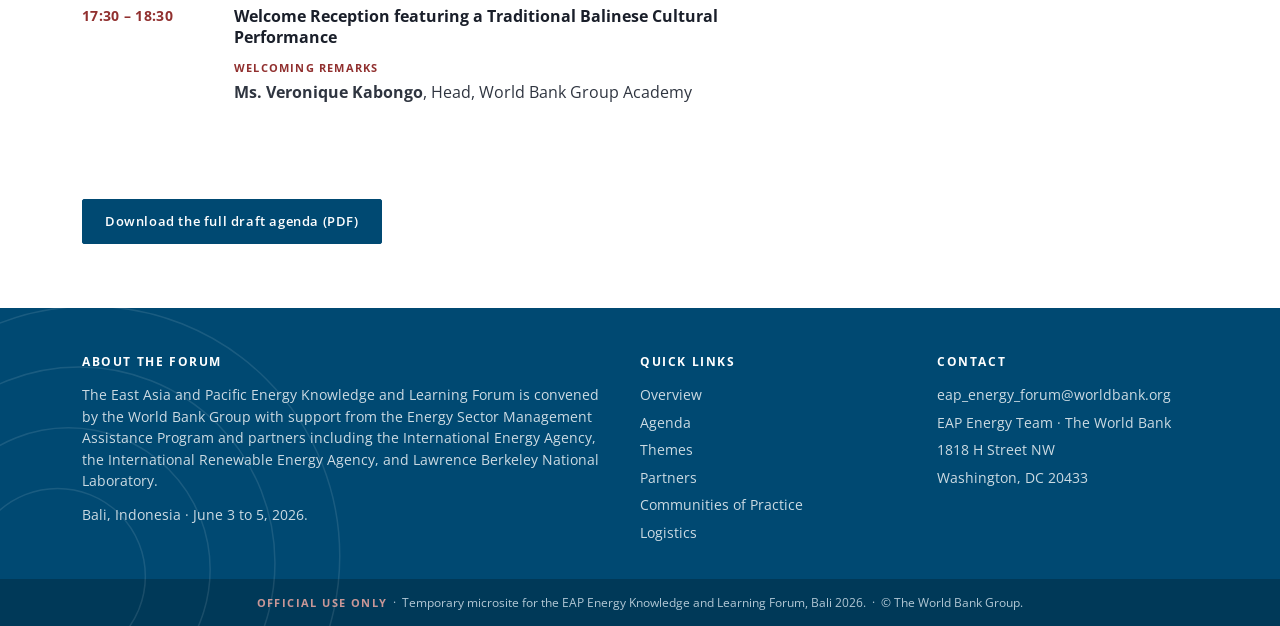
==== commit 50d0ad13: "Polish agenda typography: italics for talk titles, fix capitalization - Italicize talk topics so the" ====
--- a/agenda.html
+++ b/agenda.html
@@ -65,10 +65,10 @@
  <div class="role">Panelists</div>
  <ul>
  <li><strong>Mr. David Paul</strong>, Minister of Finance, Banking &amp; Postal Services, Republic of the Marshall Islands</li>
- <li>Minister of Energy, <strong>Federated States of Micronesia</strong></li>
- <li>Minister of Energy, <strong>Tuvalu</strong></li>
- <li>Minister of Energy, <strong>Papua New Guinea</strong></li>
- <li>Minister of Energy, <strong>Fiji</strong></li>
+ <li>Minister of Energy, Federated States of Micronesia</li>
+ <li>Minister of Energy, Tuvalu</li>
+ <li>Minister of Energy, Papua New Guinea</li>
+ <li>Minister of Energy, Fiji</li>
  <li><strong>Mr. Darmawan Prasodjo</strong>, President Director (CEO), PLN, Indonesia</li>
  </ul>
  </div>
@@ -85,17 +85,17 @@
  <div class="title">Session 1: Variable Renewable Energy Integration and Grid Stability</div>
  <div class="role">Introductory Presentations</div>
  <ul>
- <li><strong>Global Perspectives on Scaling up Renewables.</strong> <strong>Mr. Simon Benmarraze</strong>, Head of Energy Planning and Modelling, International Renewable Energy Agency.</li>
- <li><strong>Southeast Asia Country Readiness to Integrate Variable Renewable Energy.</strong> <strong>Mr. Peerapat Vithayasrichareon</strong>, Senior Energy Analyst, International Energy Agency.</li>
+ <li><em>Global Perspectives on Scaling Up Renewables.</em> <strong>Mr. Simon Benmarraze</strong>, Head of Energy Planning and Modelling, International Renewable Energy Agency.</li>
+ <li><em>Southeast Asia Country Readiness to Integrate Variable Renewable Energy.</em> <strong>Mr. Peerapat Vithayasrichareon</strong>, Senior Energy Analyst, International Energy Agency.</li>
  </ul>
  <div class="role">Panel Moderator</div>
  <p><strong>Ms. Claudia Vasquez</strong>, Practice Manager, Energy EAP, World Bank</p>
- <div class="role">Panelists / Country cases</div>
- <ul>
- <li><strong>China Renewable Energy Scale-Up:</strong> evolution and lessons learned &mdash; what made China the world&rsquo;s renewable leader. Senior Official, China Development and Reform Commission.</li>
- <li><strong>Offshore Renewable Energy Auctions in the Philippines.</strong> Government official, DOE.</li>
- <li><strong>Lessons learnt from Indonesia ISLE Program:</strong> solarization of diesel power plants in islands and utility-scale solar PV+BESS and wind. <strong>E. Haryadi</strong>, Director of Technology, Engineering, and Sustainability, PLN.</li>
- <li><strong>Mobilizing Private Capital for Renewable Energy Scale Up.</strong> Representative from <strong>Actis</strong>.</li>
+ <div class="role">Panelists / Country Cases</div>
+ <ul>
+ <li><em>China Renewable Energy Scale-Up &mdash; Evolution and Lessons Learned:</em> what made China the world&rsquo;s renewable leader. Senior Official, China Development and Reform Commission.</li>
+ <li><em>Offshore Renewable Energy Auctions in the Philippines.</em> Government official, Department of Energy.</li>
+ <li><em>Lessons Learnt from Indonesia ISLE Program:</em> solarization of diesel power plants in islands, and utility-scale solar PV+BESS and wind. <strong>E. Haryadi</strong>, Director of Technology, Engineering, and Sustainability, PLN.</li>
+ <li><em>Mobilizing Private Capital for Renewable Energy Scale Up.</em> Representative from Actis.</li>
  </ul>
  </div>
  </div>
@@ -115,17 +115,17 @@
  <div class="title">Session 2: ASEAN Power Grid and Market Integration</div>
  <div class="role">Introductory Presentations</div>
  <ul>
- <li><strong>Dato&rsquo; Ir. Ts. Razib Dawood:</strong> ASEAN Power Grid vision, roadmap, and expectations from the recently adopted Enhanced APG MoU to transform the vision into action.</li>
- <li><strong>Dr. Santisouk Phimphachanh</strong>, Director General of the Department of Policy, Planning and Evaluation, Ministry of Industry and Commerce, Lao PDR (<em>selling country</em>): experience from LTMS-PIP and next steps for regional integration.</li>
- <li><strong>Ms. Mareena Zulhasni</strong>, Deputy Secretary General, PETRA, Malaysia (<em>transit country</em>): experience from LTMS-PIP and next steps for regional multilateral trade.</li>
+ <li><em>ASEAN Power Grid Vision, Roadmap, and Expectations from the Enhanced APG MoU.</em> <strong>Dato&rsquo; Ir. Ts. Razib Dawood</strong>.</li>
+ <li><em>Experience from LTMS-PIP and Next Steps for Regional Integration</em> (<em>selling country</em>). <strong>Dr. Santisouk Phimphachanh</strong>, Director General, Department of Policy, Planning and Evaluation, Ministry of Industry and Commerce, Lao PDR.</li>
+ <li><em>Experience from LTMS-PIP and Next Steps for Regional Multilateral Trade</em> (<em>transit country</em>). <strong>Ms. Mareena Zulhasni</strong>, Deputy Secretary General, PETRA, Malaysia.</li>
  </ul>
  <div class="role">Panel Moderator</div>
  <p><strong>Mr. Yussuf Uwamahoro</strong>, Lead Energy Specialist, EAP Energy, World Bank</p>
  <div class="role">Panelists</div>
  <ul>
- <li><strong>Financing ASEAN Cross-border Grid Interconnections</strong>, by the International Energy Agency.</li>
- <li><strong>Institutional and Regulatory Enablers:</strong> experiences that shaped regional energy markets. <strong>Mr. Hans-Arild Bredesen</strong>.</li>
- <li><strong>Mobilizing Private Capital for RE Scale Up:</strong> the journey of the Monsoon Wind Project in Lao PDR&ndash;Viet Nam. <strong>Mr. Nat Hutanuwatr</strong>, CEO, Monsoon.</li>
+ <li><em>Financing ASEAN Cross-Border Grid Interconnections.</em> International Energy Agency.</li>
+ <li><em>Institutional and Regulatory Enablers: Experiences That Shaped Regional Energy Markets.</em> <strong>Mr. Hans-Arild Bredesen</strong>.</li>
+ <li><em>Mobilizing Private Capital for RE Scale Up &mdash; The Journey of the Monsoon Wind Project (Lao PDR&ndash;Viet Nam).</em> <strong>Mr. Nat Hutanuwatr</strong>, CEO, Monsoon.</li>
  </ul>
  </div>
  </div>
@@ -140,7 +140,7 @@
  <div class="details">
  <div class="title">Session 3: Industrial Decarbonization &mdash; Global Technology Trends and Best Practices (interactive)</div>
  <div class="role">Introductory Presentation</div>
- <p><strong>Industrial Decarbonization: Global Technology and Policy Trends and the EAP Context.</strong> <strong>Mr. Jeff Rissman</strong>, Senior Director for Industry, Energy Innovation.</p>
+ <p><em>Industrial Decarbonization: Global Technology and Policy Trends, and the EAP Context.</em> <strong>Mr. Jeff Rissman</strong>, Senior Director for Industry, Energy Innovation.</p>
  <div class="role">Moderator</div>
  <p><strong>Ms. Yuge Ma</strong>, Senior Energy Specialist, EAP Energy, World Bank</p>
  <div class="role">Panelists</div>
@@ -148,9 +148,9 @@
  <li><strong>Ms. Emmy Suryandari</strong>, Director General of Financial Sector Stability and Development, Ministry of Industry, Indonesia.</li>
  <li><strong>Mr. Agung Wicaksono</strong>, Director of Transformation and Business Sustainability, PT Pertamina, Indonesia.</li>
  <li><strong>Mr. Ngoc Bo Phung</strong>, Director of Technical Department in charge of Green Transition Program, Viet Nam National Chemical Group.</li>
- <li>Senior Government Official, <strong>China</strong>.</li>
- </ul>
- <div class="role">Breakout group discussion: Energy&ndash;Industry Synergy to Enable Industrial Decarbonization</div>
+ <li>Senior Government Official, China.</li>
+ </ul>
+ <div class="role">Breakout Discussion &mdash; Energy&ndash;Industry Synergy to Enable Industrial Decarbonization</div>
  <p>Led by <strong>Ms. Nan Zhou</strong>, Senior Scientist, UC Berkeley. <em>How does the energy sector and the industrial sector work together to enable this transformation?</em></p>
  </div>
  </div>
@@ -184,14 +184,15 @@
  <div class="time">09:00 &ndash; 10:30</div>
  <div class="details">
  <div class="title">Session 4A: Utility Digitalization and Grid Reinforcement for Enhanced VRE Uptake</div>
- <p><em>The VRE-ready utility of the future</em> &middot; <em>Parallel session</em></p>
+ <p><em>The VRE-Ready Utility of the Future</em> &middot; <em>Parallel session</em></p>
  <div class="role">Panel Moderator</div>
  <p><strong>Mr. Nicolas Sans</strong>, Lead Energy Specialist, EAP, World Bank</p>
- <ul>
- <li><strong>Setting the Benchmark for Grid Digitalization in Asia &mdash; Case of KEPCO:</strong> what does a world-class digital utility look like?</li>
- <li><strong>Transmission System Digitalization for High Uptake of Renewable Energy Integration &mdash; Case of Viet Nam.</strong> <strong>Mr. Nguyen Duc Ninh</strong>, President and CEO, NSMO.</li>
- <li><strong>Digitalization for Distribution Utility Turnaround, Loss Reduction and RE Scale Up &mdash; Case of Tata Power Delhi.</strong> <strong>Mr. Tarun Batra</strong>, Head of Digital &amp; Information Technology (D&amp;IT), Tata Power Delhi Distribution Limited (Tata Power-DDL).</li>
- <li><strong>Building a Smart, Solar-Ready Grid &mdash; Case of PLN:</strong> PLN&rsquo;s ADMS and DER strategy &mdash; a realistic, phased approach. <strong>Ms. Arsyadany Ghana Akmalaputri</strong>, Director of Distribution, PLN.</li>
+ <div class="role">Presentations</div>
+ <ul>
+ <li><em>Setting the Benchmark for Grid Digitalization in Asia &mdash; Case of KEPCO:</em> what does a world-class digital utility look like?</li>
+ <li><em>Transmission System Digitalization for High Uptake of Renewable Energy Integration &mdash; Case of Viet Nam.</em> <strong>Mr. Nguyen Duc Ninh</strong>, President and CEO, NSMO.</li>
+ <li><em>Digitalization for Distribution Utility Turnaround, Loss Reduction, and RE Scale Up &mdash; Case of Tata Power Delhi.</em> <strong>Mr. Tarun Batra</strong>, Head of Digital &amp; Information Technology (D&amp;IT), Tata Power Delhi Distribution Limited (Tata Power-DDL).</li>
+ <li><em>Building a Smart, Solar-Ready Grid &mdash; Case of PLN:</em> ADMS and DER strategy &mdash; a realistic, phased approach. <strong>Ms. Arsyadany Ghana Akmalaputri</strong>, Director of Distribution, PLN.</li>
  </ul>
  </div>
  </div>
@@ -199,13 +200,14 @@
  <div class="session">
  <div class="time">09:00 &ndash; 10:30</div>
  <div class="details">
- <div class="title">Session 4B: Unlocking ASEAN Power Trade through Subsea Interconnections</div>
+ <div class="title">Session 4B: Unlocking ASEAN Power Trade Through Subsea Interconnections</div>
  <p><em>Parallel session</em></p>
  <div class="role">Panel Moderator</div>
  <p><strong>Ms. Shani Nadhila</strong>, Manager, PIN, ACE</p>
- <ul>
- <li><strong>APG Subsea Cable Project Development and Financing.</strong> <strong>Mr. Andrea Meola</strong>, Global Markets &amp; Business Development Director, CESI.</li>
- <li><strong>Case Study: Operational Experience from Korea Power Exchange (KPX).</strong> <strong>Mr. Byoungyoon Shin</strong>, Senior Manager, System Operation Division, KPX.</li>
+ <div class="role">Presentations</div>
+ <ul>
+ <li><em>APG Subsea Cable Project Development and Financing.</em> <strong>Mr. Andrea Meola</strong>, Global Markets &amp; Business Development Director, CESI.</li>
+ <li><em>Case Study &mdash; Operational Experience from Korea Power Exchange (KPX).</em> <strong>Mr. Byoungyoon Shin</strong>, Senior Manager, System Operation Division, KPX.</li>
  </ul>
  </div>
  </div>
@@ -222,11 +224,12 @@
  <p><em>Parallel session</em></p>
  <div class="role">Panel Moderator</div>
  <p><strong>Ms. Zayra Romo</strong>, Lead Energy Specialist, EAP, World Bank</p>
- <ul>
- <li><strong>Financial Innovation for Development</strong> to support energy transition and industrial decarbonization in EAP. World Bank Treasury Team.</li>
- <li><strong>Innovative Financing Platforms for Low-Carbon Investments</strong>, by IFC and MIGA.</li>
- <li><strong>Climate Finance Opportunities</strong>, by the CIF Secretariat and the GEF Secretariat.</li>
- <li><strong>Case Study of PLN&rsquo;s Innovative Financing Solutions.</strong> <strong>Ms. Maya Rani Puspita</strong>, Head of Finance Division, PLN.</li>
+ <div class="role">Presentations</div>
+ <ul>
+ <li><em>Financial Innovation for Development</em> to support energy transition and industrial decarbonization in EAP. World Bank Treasury Team.</li>
+ <li><em>Innovative Financing Platforms for Low-Carbon Investments.</em> IFC and MIGA.</li>
+ <li><em>Climate Finance Opportunities.</em> CIF Secretariat and GEF Secretariat.</li>
+ <li><em>Case Study of PLN&rsquo;s Innovative Financing Solutions.</em> <strong>Ms. Maya Rani Puspita</strong>, Head of Finance Division, PLN.</li>
  </ul>
  </div>
  </div>
@@ -240,13 +243,13 @@
  <p><strong>Ms. Xiaodong Wang</strong>, Lead Energy Specialist, EAP, World Bank</p>
  <div class="role">Presentations</div>
  <ul>
- <li><strong>Financial Intermediaries&rsquo; Role to Enable Nationwide Industrial Park Decarbonization and Innovative Low-Carbon Technologies.</strong> <strong>Mr. Hao Chang</strong>, Deputy Director General, Department of Corporate Finance, Huaxia Bank, and <strong>Ms. Ling Peng</strong>, Co-Director, Green Finance Center, Huaxia Bank, China.</li>
- <li><strong>Philippines Energy and Industrial Transformation Fund (EITF).</strong> <strong>Mr. Micheal O. de Jesus</strong>, CEO, Development Bank of the Philippines.</li>
- <li><strong>Vietnam National Energy Efficiency Fund (VNEEF).</strong> <strong>Mr. Hoang Viet Dung</strong>, Official, Ministry of Industry and Trade (MOIT), Viet Nam.</li>
- <li><strong>Indonesia Industrial Competitiveness and Decarbonization Fund (ICDF).</strong> Bank Mandiri, Indonesia.</li>
- </ul>
- <div class="role">Breakout discussion on scalable financing models</div>
- <p>Opening talk on <em>ESCO and platform financing model</em> by <strong>Mr. Bo Shen</strong>, Senior Scientist, University of California, Berkeley. Group discussion, report-back and session conclusion.</p>
+ <li><em>Financial Intermediaries&rsquo; Role to Enable Nationwide Industrial Park Decarbonization and Innovative Low-Carbon Technologies.</em> <strong>Mr. Hao Chang</strong>, Deputy Director General, Department of Corporate Finance, Huaxia Bank; and <strong>Ms. Ling Peng</strong>, Co-Director, Green Finance Center, Huaxia Bank, China.</li>
+ <li><em>Philippines Energy and Industrial Transformation Fund (EITF).</em> <strong>Mr. Micheal O. de Jesus</strong>, CEO, Development Bank of the Philippines.</li>
+ <li><em>Vietnam National Energy Efficiency Fund (VNEEF).</em> <strong>Mr. Hoang Viet Dung</strong>, Official, Ministry of Industry and Trade (MOIT), Viet Nam.</li>
+ <li><em>Indonesia Industrial Competitiveness and Decarbonization Fund (ICDF).</em> Bank Mandiri, Indonesia.</li>
+ </ul>
+ <div class="role">Breakout Discussion on Scalable Financing Models</div>
+ <p>Opening talk on <em>ESCO and platform financing model</em> by <strong>Mr. Bo Shen</strong>, Senior Scientist, University of California, Berkeley. Group discussion, report-back, and session conclusion.</p>
  </div>
  </div>
 
@@ -262,13 +265,13 @@
  <div class="role">Panel Moderator</div>
  <p><strong>Mr. Mariano Salto</strong>, Senior Energy Specialist, EAP, World Bank</p>
  <div class="role">Presentation</div>
- <p><strong>Reaching the Unserved &mdash; Strategies for Last-Mile Electrification using Cost-Effective Technology Solutions:</strong> World Bank case studies from Small Island Developing States (SIDS). <strong>Mr. Zubair Sadeque</strong>, Global Energy Policy and Regulations Unit.</p>
- <div class="role">Panelists / Country cases</div>
- <ul>
- <li><strong>Electrification lessons learnt from RMI</strong>, by RMI Government official.</li>
- <li><strong>Electrification lessons learnt from Indonesian Outer Islands</strong>, by <strong>Ms. Arsyadany Ghana Akmalaputri</strong>, Director of Distribution, PLN.</li>
- <li><strong>Electrification lessons learnt from the Philippines&rsquo; Islands</strong>, by DOE of the Philippines.</li>
- <li><strong>Electrification lessons learnt from Fiji</strong>, by Fiji Government Official.</li>
+ <p><em>Reaching the Unserved &mdash; Strategies for Last-Mile Electrification Using Cost-Effective Technology Solutions:</em> World Bank case studies from Small Island Developing States (SIDS). <strong>Mr. Zubair Sadeque</strong>, Global Energy Policy and Regulations Unit.</p>
+ <div class="role">Panelists / Country Cases</div>
+ <ul>
+ <li><em>Electrification Lessons Learnt from RMI.</em> RMI Government official.</li>
+ <li><em>Electrification Lessons Learnt from Indonesian Outer Islands.</em> <strong>Ms. Arsyadany Ghana Akmalaputri</strong>, Director of Distribution, PLN.</li>
+ <li><em>Electrification Lessons Learnt from the Philippines&rsquo; Islands.</em> Department of Energy, Philippines.</li>
+ <li><em>Electrification Lessons Learnt from Fiji.</em> Fiji Government Official.</li>
  </ul>
  </div>
  </div>
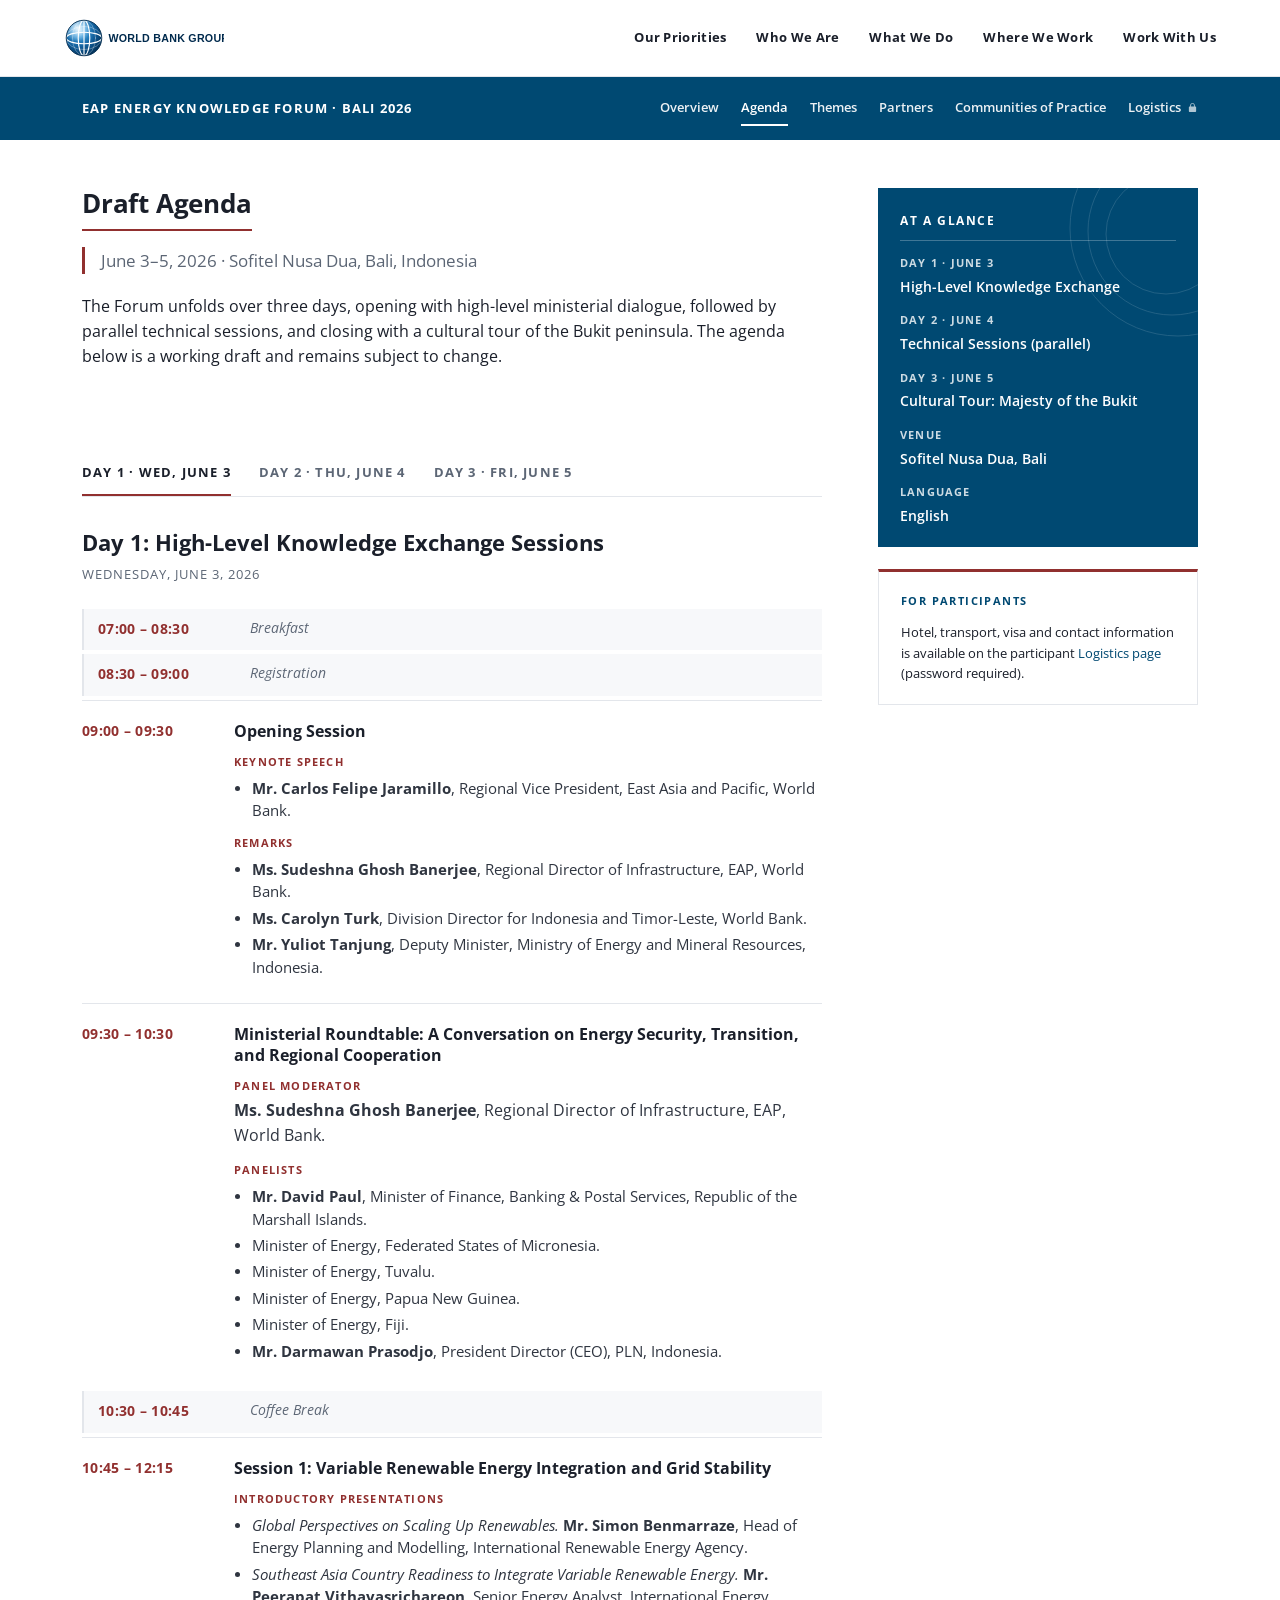
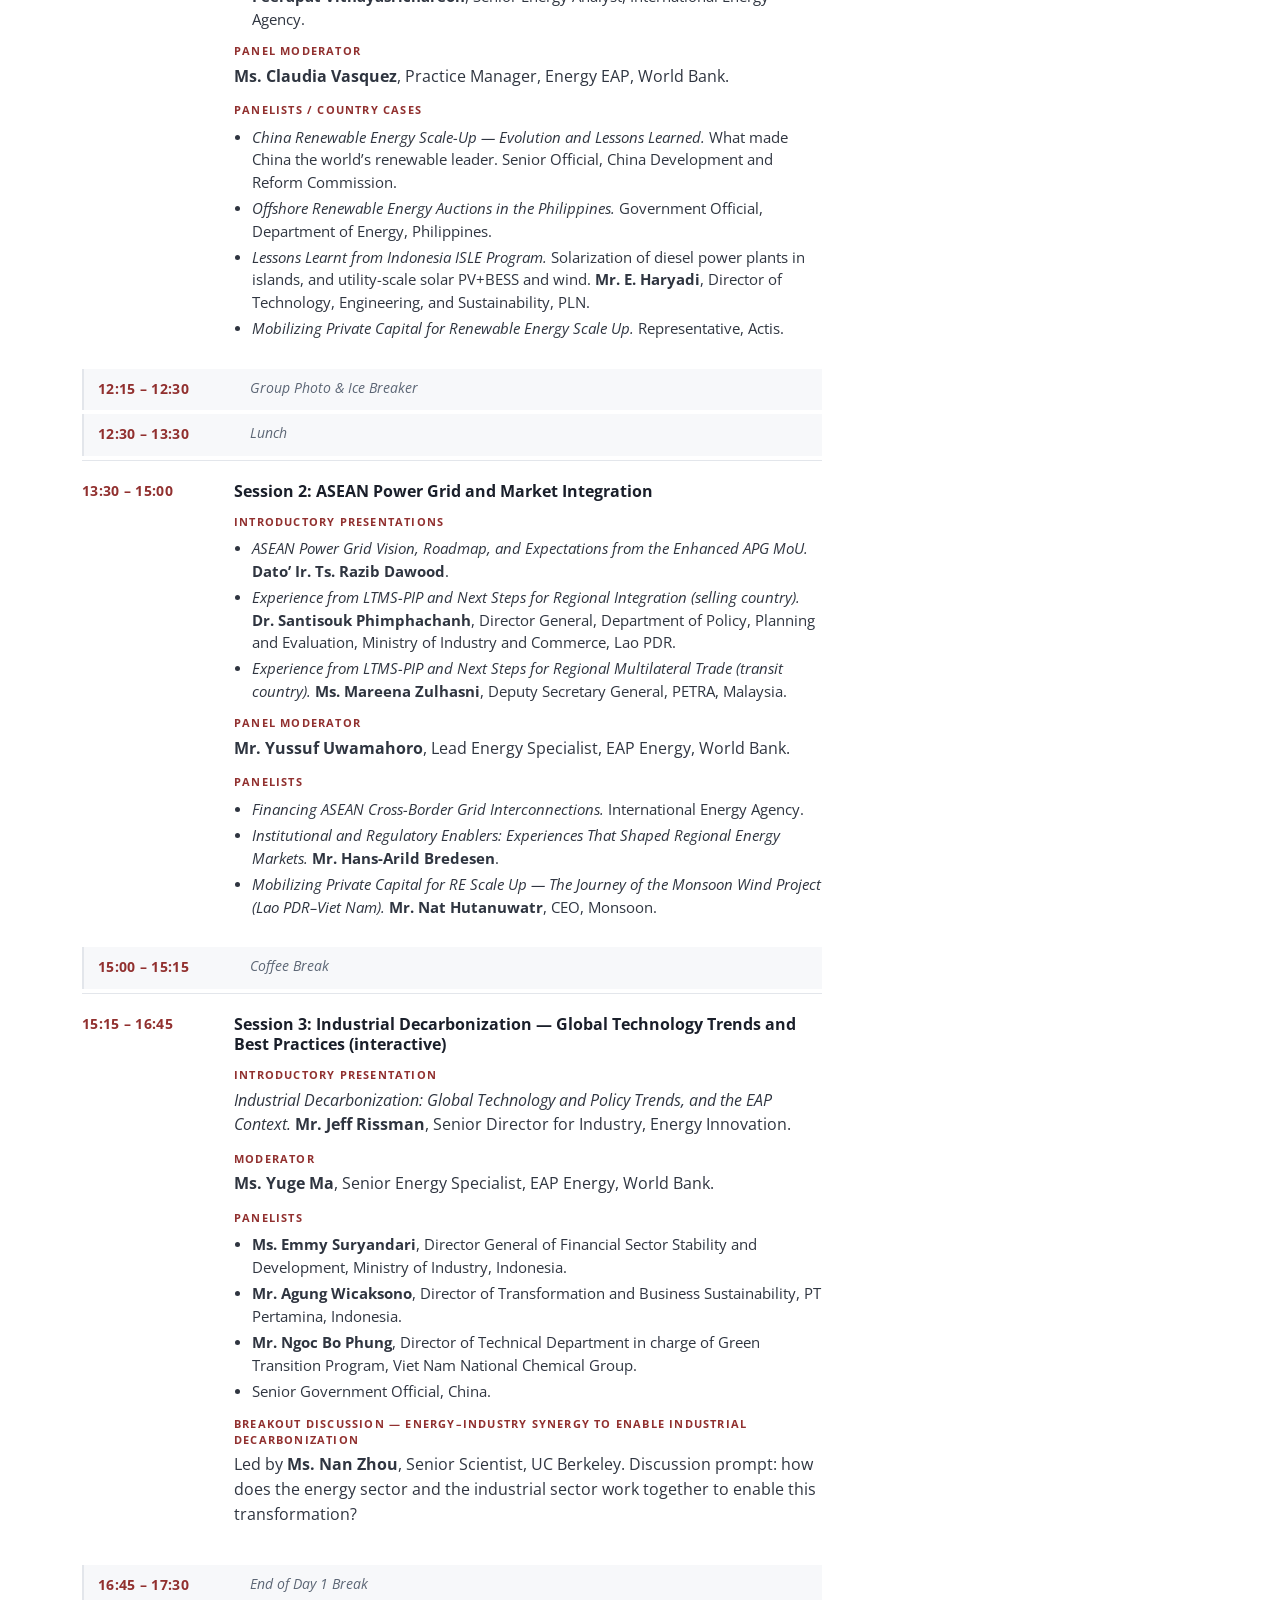
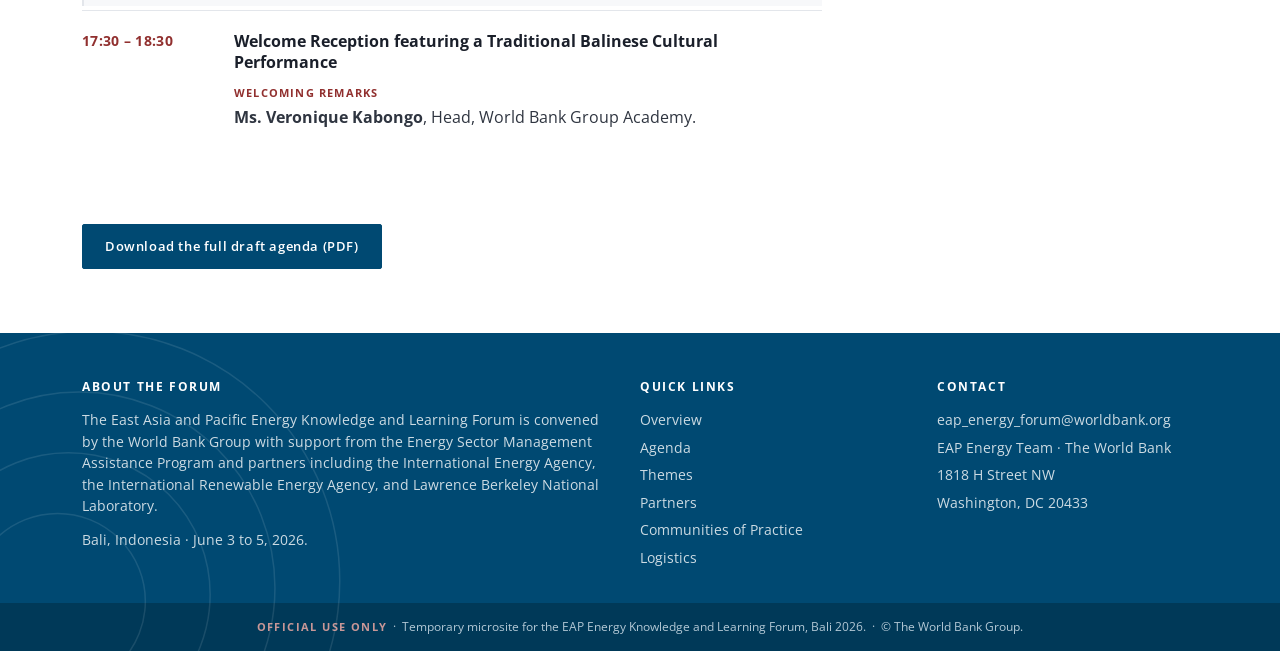
==== commit 2b79af44: "Harmonize agenda formatting and simplify logistics gate - Agenda: standardize speaker lines to "Hono" ====
--- a/agenda.html
+++ b/agenda.html
@@ -45,13 +45,13 @@
  <div class="title">Opening Session</div>
  <div class="role">Keynote Speech</div>
  <ul>
- <li><strong>Mr. Carlos Felipe Jaramillo</strong>, Regional Vice President, East Asia and Pacific, World Bank</li>
+ <li><strong>Mr. Carlos Felipe Jaramillo</strong>, Regional Vice President, East Asia and Pacific, World Bank.</li>
  </ul>
  <div class="role">Remarks</div>
  <ul>
- <li><strong>Ms. Sudeshna Ghosh Banerjee</strong>, Regional Director of Infrastructure, EAP, World Bank</li>
- <li><strong>Ms. Carolyn Turk</strong>, Division Director for Indonesia and Timor-Leste, World Bank</li>
- <li><strong>Mr. Yuliot Tanjung</strong>, Deputy Minister, Ministry of Energy and Mineral Resources, Indonesia</li>
+ <li><strong>Ms. Sudeshna Ghosh Banerjee</strong>, Regional Director of Infrastructure, EAP, World Bank.</li>
+ <li><strong>Ms. Carolyn Turk</strong>, Division Director for Indonesia and Timor-Leste, World Bank.</li>
+ <li><strong>Mr. Yuliot Tanjung</strong>, Deputy Minister, Ministry of Energy and Mineral Resources, Indonesia.</li>
  </ul>
  </div>
  </div>
@@ -61,15 +61,15 @@
  <div class="details">
  <div class="title">Ministerial Roundtable: A Conversation on Energy Security, Transition, and Regional Cooperation</div>
  <div class="role">Panel Moderator</div>
- <p><strong>Ms. Sudeshna Ghosh Banerjee</strong>, Regional Director of Infrastructure, EAP, World Bank</p>
+ <p><strong>Ms. Sudeshna Ghosh Banerjee</strong>, Regional Director of Infrastructure, EAP, World Bank.</p>
  <div class="role">Panelists</div>
  <ul>
- <li><strong>Mr. David Paul</strong>, Minister of Finance, Banking &amp; Postal Services, Republic of the Marshall Islands</li>
- <li>Minister of Energy, Federated States of Micronesia</li>
- <li>Minister of Energy, Tuvalu</li>
- <li>Minister of Energy, Papua New Guinea</li>
- <li>Minister of Energy, Fiji</li>
- <li><strong>Mr. Darmawan Prasodjo</strong>, President Director (CEO), PLN, Indonesia</li>
+ <li><strong>Mr. David Paul</strong>, Minister of Finance, Banking &amp; Postal Services, Republic of the Marshall Islands.</li>
+ <li>Minister of Energy, Federated States of Micronesia.</li>
+ <li>Minister of Energy, Tuvalu.</li>
+ <li>Minister of Energy, Papua New Guinea.</li>
+ <li>Minister of Energy, Fiji.</li>
+ <li><strong>Mr. Darmawan Prasodjo</strong>, President Director (CEO), PLN, Indonesia.</li>
  </ul>
  </div>
  </div>
@@ -89,13 +89,13 @@
  <li><em>Southeast Asia Country Readiness to Integrate Variable Renewable Energy.</em> <strong>Mr. Peerapat Vithayasrichareon</strong>, Senior Energy Analyst, International Energy Agency.</li>
  </ul>
  <div class="role">Panel Moderator</div>
- <p><strong>Ms. Claudia Vasquez</strong>, Practice Manager, Energy EAP, World Bank</p>
+ <p><strong>Ms. Claudia Vasquez</strong>, Practice Manager, Energy EAP, World Bank.</p>
  <div class="role">Panelists / Country Cases</div>
  <ul>
- <li><em>China Renewable Energy Scale-Up &mdash; Evolution and Lessons Learned:</em> what made China the world&rsquo;s renewable leader. Senior Official, China Development and Reform Commission.</li>
- <li><em>Offshore Renewable Energy Auctions in the Philippines.</em> Government official, Department of Energy.</li>
- <li><em>Lessons Learnt from Indonesia ISLE Program:</em> solarization of diesel power plants in islands, and utility-scale solar PV+BESS and wind. <strong>E. Haryadi</strong>, Director of Technology, Engineering, and Sustainability, PLN.</li>
- <li><em>Mobilizing Private Capital for Renewable Energy Scale Up.</em> Representative from Actis.</li>
+ <li><em>China Renewable Energy Scale-Up &mdash; Evolution and Lessons Learned.</em> What made China the world&rsquo;s renewable leader. Senior Official, China Development and Reform Commission.</li>
+ <li><em>Offshore Renewable Energy Auctions in the Philippines.</em> Government Official, Department of Energy, Philippines.</li>
+ <li><em>Lessons Learnt from Indonesia ISLE Program.</em> Solarization of diesel power plants in islands, and utility-scale solar PV+BESS and wind. <strong>Mr. E. Haryadi</strong>, Director of Technology, Engineering, and Sustainability, PLN.</li>
+ <li><em>Mobilizing Private Capital for Renewable Energy Scale Up.</em> Representative, Actis.</li>
  </ul>
  </div>
  </div>
@@ -116,11 +116,11 @@
  <div class="role">Introductory Presentations</div>
  <ul>
  <li><em>ASEAN Power Grid Vision, Roadmap, and Expectations from the Enhanced APG MoU.</em> <strong>Dato&rsquo; Ir. Ts. Razib Dawood</strong>.</li>
- <li><em>Experience from LTMS-PIP and Next Steps for Regional Integration</em> (<em>selling country</em>). <strong>Dr. Santisouk Phimphachanh</strong>, Director General, Department of Policy, Planning and Evaluation, Ministry of Industry and Commerce, Lao PDR.</li>
- <li><em>Experience from LTMS-PIP and Next Steps for Regional Multilateral Trade</em> (<em>transit country</em>). <strong>Ms. Mareena Zulhasni</strong>, Deputy Secretary General, PETRA, Malaysia.</li>
- </ul>
- <div class="role">Panel Moderator</div>
- <p><strong>Mr. Yussuf Uwamahoro</strong>, Lead Energy Specialist, EAP Energy, World Bank</p>
+ <li><em>Experience from LTMS-PIP and Next Steps for Regional Integration (selling country).</em> <strong>Dr. Santisouk Phimphachanh</strong>, Director General, Department of Policy, Planning and Evaluation, Ministry of Industry and Commerce, Lao PDR.</li>
+ <li><em>Experience from LTMS-PIP and Next Steps for Regional Multilateral Trade (transit country).</em> <strong>Ms. Mareena Zulhasni</strong>, Deputy Secretary General, PETRA, Malaysia.</li>
+ </ul>
+ <div class="role">Panel Moderator</div>
+ <p><strong>Mr. Yussuf Uwamahoro</strong>, Lead Energy Specialist, EAP Energy, World Bank.</p>
  <div class="role">Panelists</div>
  <ul>
  <li><em>Financing ASEAN Cross-Border Grid Interconnections.</em> International Energy Agency.</li>
@@ -142,7 +142,7 @@
  <div class="role">Introductory Presentation</div>
  <p><em>Industrial Decarbonization: Global Technology and Policy Trends, and the EAP Context.</em> <strong>Mr. Jeff Rissman</strong>, Senior Director for Industry, Energy Innovation.</p>
  <div class="role">Moderator</div>
- <p><strong>Ms. Yuge Ma</strong>, Senior Energy Specialist, EAP Energy, World Bank</p>
+ <p><strong>Ms. Yuge Ma</strong>, Senior Energy Specialist, EAP Energy, World Bank.</p>
  <div class="role">Panelists</div>
  <ul>
  <li><strong>Ms. Emmy Suryandari</strong>, Director General of Financial Sector Stability and Development, Ministry of Industry, Indonesia.</li>
@@ -151,7 +151,7 @@
  <li>Senior Government Official, China.</li>
  </ul>
  <div class="role">Breakout Discussion &mdash; Energy&ndash;Industry Synergy to Enable Industrial Decarbonization</div>
- <p>Led by <strong>Ms. Nan Zhou</strong>, Senior Scientist, UC Berkeley. <em>How does the energy sector and the industrial sector work together to enable this transformation?</em></p>
+ <p>Led by <strong>Ms. Nan Zhou</strong>, Senior Scientist, UC Berkeley. Discussion prompt: how does the energy sector and the industrial sector work together to enable this transformation?</p>
  </div>
  </div>
 
@@ -165,7 +165,7 @@
  <div class="details">
  <div class="title">Welcome Reception featuring a Traditional Balinese Cultural Performance</div>
  <div class="role">Welcoming Remarks</div>
- <p><strong>Ms. Veronique Kabongo</strong>, Head, World Bank Group Academy</p>
+ <p><strong>Ms. Veronique Kabongo</strong>, Head, World Bank Group Academy.</p>
  </div>
  </div>
  </section>
@@ -184,15 +184,15 @@
  <div class="time">09:00 &ndash; 10:30</div>
  <div class="details">
  <div class="title">Session 4A: Utility Digitalization and Grid Reinforcement for Enhanced VRE Uptake</div>
- <p><em>The VRE-Ready Utility of the Future</em> &middot; <em>Parallel session</em></p>
- <div class="role">Panel Moderator</div>
- <p><strong>Mr. Nicolas Sans</strong>, Lead Energy Specialist, EAP, World Bank</p>
+ <p>The VRE-Ready Utility of the Future &middot; Parallel session</p>
+ <div class="role">Panel Moderator</div>
+ <p><strong>Mr. Nicolas Sans</strong>, Lead Energy Specialist, EAP, World Bank.</p>
  <div class="role">Presentations</div>
  <ul>
- <li><em>Setting the Benchmark for Grid Digitalization in Asia &mdash; Case of KEPCO:</em> what does a world-class digital utility look like?</li>
+ <li><em>Setting the Benchmark for Grid Digitalization in Asia &mdash; Case of KEPCO.</em> What does a world-class digital utility look like?</li>
  <li><em>Transmission System Digitalization for High Uptake of Renewable Energy Integration &mdash; Case of Viet Nam.</em> <strong>Mr. Nguyen Duc Ninh</strong>, President and CEO, NSMO.</li>
  <li><em>Digitalization for Distribution Utility Turnaround, Loss Reduction, and RE Scale Up &mdash; Case of Tata Power Delhi.</em> <strong>Mr. Tarun Batra</strong>, Head of Digital &amp; Information Technology (D&amp;IT), Tata Power Delhi Distribution Limited (Tata Power-DDL).</li>
- <li><em>Building a Smart, Solar-Ready Grid &mdash; Case of PLN:</em> ADMS and DER strategy &mdash; a realistic, phased approach. <strong>Ms. Arsyadany Ghana Akmalaputri</strong>, Director of Distribution, PLN.</li>
+ <li><em>Building a Smart, Solar-Ready Grid &mdash; Case of PLN.</em> ADMS and DER strategy &mdash; a realistic, phased approach. <strong>Ms. Arsyadany Ghana Akmalaputri</strong>, Director of Distribution, PLN.</li>
  </ul>
  </div>
  </div>
@@ -201,9 +201,9 @@
  <div class="time">09:00 &ndash; 10:30</div>
  <div class="details">
  <div class="title">Session 4B: Unlocking ASEAN Power Trade Through Subsea Interconnections</div>
- <p><em>Parallel session</em></p>
- <div class="role">Panel Moderator</div>
- <p><strong>Ms. Shani Nadhila</strong>, Manager, PIN, ACE</p>
+ <p>Parallel session</p>
+ <div class="role">Panel Moderator</div>
+ <p><strong>Ms. Shani Nadhila</strong>, Manager, PIN, ACE.</p>
  <div class="role">Presentations</div>
  <ul>
  <li><em>APG Subsea Cable Project Development and Financing.</em> <strong>Mr. Andrea Meola</strong>, Global Markets &amp; Business Development Director, CESI.</li>
@@ -221,12 +221,12 @@
  <div class="time">10:45 &ndash; 12:30</div>
  <div class="details">
  <div class="title">Session 5A: Innovative Financing Solutions from MDBs and Climate Financing</div>
- <p><em>Parallel session</em></p>
- <div class="role">Panel Moderator</div>
- <p><strong>Ms. Zayra Romo</strong>, Lead Energy Specialist, EAP, World Bank</p>
+ <p>Parallel session</p>
+ <div class="role">Panel Moderator</div>
+ <p><strong>Ms. Zayra Romo</strong>, Lead Energy Specialist, EAP, World Bank.</p>
  <div class="role">Presentations</div>
  <ul>
- <li><em>Financial Innovation for Development</em> to support energy transition and industrial decarbonization in EAP. World Bank Treasury Team.</li>
+ <li><em>Financial Innovation for Development to Support Energy Transition and Industrial Decarbonization in EAP.</em> World Bank Treasury Team.</li>
  <li><em>Innovative Financing Platforms for Low-Carbon Investments.</em> IFC and MIGA.</li>
  <li><em>Climate Finance Opportunities.</em> CIF Secretariat and GEF Secretariat.</li>
  <li><em>Case Study of PLN&rsquo;s Innovative Financing Solutions.</em> <strong>Ms. Maya Rani Puspita</strong>, Head of Finance Division, PLN.</li>
@@ -238,9 +238,9 @@
  <div class="time">10:45 &ndash; 12:30</div>
  <div class="details">
  <div class="title">Session 5B: Financing Mechanisms for Low-Carbon Investment and Industrial Decarbonization</div>
- <p><em>Parallel session</em></p>
- <div class="role">Panel Moderator</div>
- <p><strong>Ms. Xiaodong Wang</strong>, Lead Energy Specialist, EAP, World Bank</p>
+ <p>Parallel session</p>
+ <div class="role">Panel Moderator</div>
+ <p><strong>Ms. Xiaodong Wang</strong>, Lead Energy Specialist, EAP, World Bank.</p>
  <div class="role">Presentations</div>
  <ul>
  <li><em>Financial Intermediaries&rsquo; Role to Enable Nationwide Industrial Park Decarbonization and Innovative Low-Carbon Technologies.</em> <strong>Mr. Hao Chang</strong>, Deputy Director General, Department of Corporate Finance, Huaxia Bank; and <strong>Ms. Ling Peng</strong>, Co-Director, Green Finance Center, Huaxia Bank, China.</li>
@@ -249,7 +249,7 @@
  <li><em>Indonesia Industrial Competitiveness and Decarbonization Fund (ICDF).</em> Bank Mandiri, Indonesia.</li>
  </ul>
  <div class="role">Breakout Discussion on Scalable Financing Models</div>
- <p>Opening talk on <em>ESCO and platform financing model</em> by <strong>Mr. Bo Shen</strong>, Senior Scientist, University of California, Berkeley. Group discussion, report-back, and session conclusion.</p>
+ <p>Opening talk on <em>ESCO and Platform Financing Model</em> by <strong>Mr. Bo Shen</strong>, Senior Scientist, University of California, Berkeley. Group discussion, report-back, and session conclusion.</p>
  </div>
  </div>
 
@@ -263,15 +263,15 @@
  <div class="details">
  <div class="title">Session 6: Last-Mile Grid and Off-Grid Electrification for Pacific Islands</div>
  <div class="role">Panel Moderator</div>
- <p><strong>Mr. Mariano Salto</strong>, Senior Energy Specialist, EAP, World Bank</p>
+ <p><strong>Mr. Mariano Salto</strong>, Senior Energy Specialist, EAP, World Bank.</p>
  <div class="role">Presentation</div>
- <p><em>Reaching the Unserved &mdash; Strategies for Last-Mile Electrification Using Cost-Effective Technology Solutions:</em> World Bank case studies from Small Island Developing States (SIDS). <strong>Mr. Zubair Sadeque</strong>, Global Energy Policy and Regulations Unit.</p>
+ <p><em>Reaching the Unserved &mdash; Strategies for Last-Mile Electrification Using Cost-Effective Technology Solutions.</em> World Bank case studies from Small Island Developing States (SIDS). <strong>Mr. Zubair Sadeque</strong>, Global Energy Policy and Regulations Unit.</p>
  <div class="role">Panelists / Country Cases</div>
  <ul>
- <li><em>Electrification Lessons Learnt from RMI.</em> RMI Government official.</li>
+ <li><em>Electrification Lessons Learnt from RMI.</em> Government Official, Republic of the Marshall Islands.</li>
  <li><em>Electrification Lessons Learnt from Indonesian Outer Islands.</em> <strong>Ms. Arsyadany Ghana Akmalaputri</strong>, Director of Distribution, PLN.</li>
  <li><em>Electrification Lessons Learnt from the Philippines&rsquo; Islands.</em> Department of Energy, Philippines.</li>
- <li><em>Electrification Lessons Learnt from Fiji.</em> Fiji Government Official.</li>
+ <li><em>Electrification Lessons Learnt from Fiji.</em> Government Official, Fiji.</li>
  </ul>
  </div>
  </div>
@@ -287,8 +287,8 @@
  <div class="title">Session 7: Launch of the Communities of Practice (CoP)</div>
  <div class="role">Moderators</div>
  <ul>
- <li><strong>Ms. Veronique Kabongo</strong>, Head, World Bank Group Academy</li>
- <li><strong>Ms. Claudia Vasquez</strong>, Practice Manager, Energy EAP, World Bank</li>
+ <li><strong>Ms. Veronique Kabongo</strong>, Head, World Bank Group Academy.</li>
+ <li><strong>Ms. Claudia Vasquez</strong>, Practice Manager, Energy EAP, World Bank.</li>
  </ul>
  <ul>
  <li>Identify priority themes: ASEAN Power Grid, Renewable Energy, and Industrial Decarbonization</li>
--- a/css/styles.css
+++ b/css/styles.css
@@ -198,6 +198,12 @@
   object-fit: cover;
   display: block;
   transition: opacity 600ms ease;
+}
+.hero-split-right.is-map .hero-photo {
+  object-fit: contain;
+  object-position: center;
+  background: var(--paper-2, #f6f7f9);
+  padding: 16px;
 }
 .hero-split-right .hero-photo-credit {
   flex: 0 0 auto;
